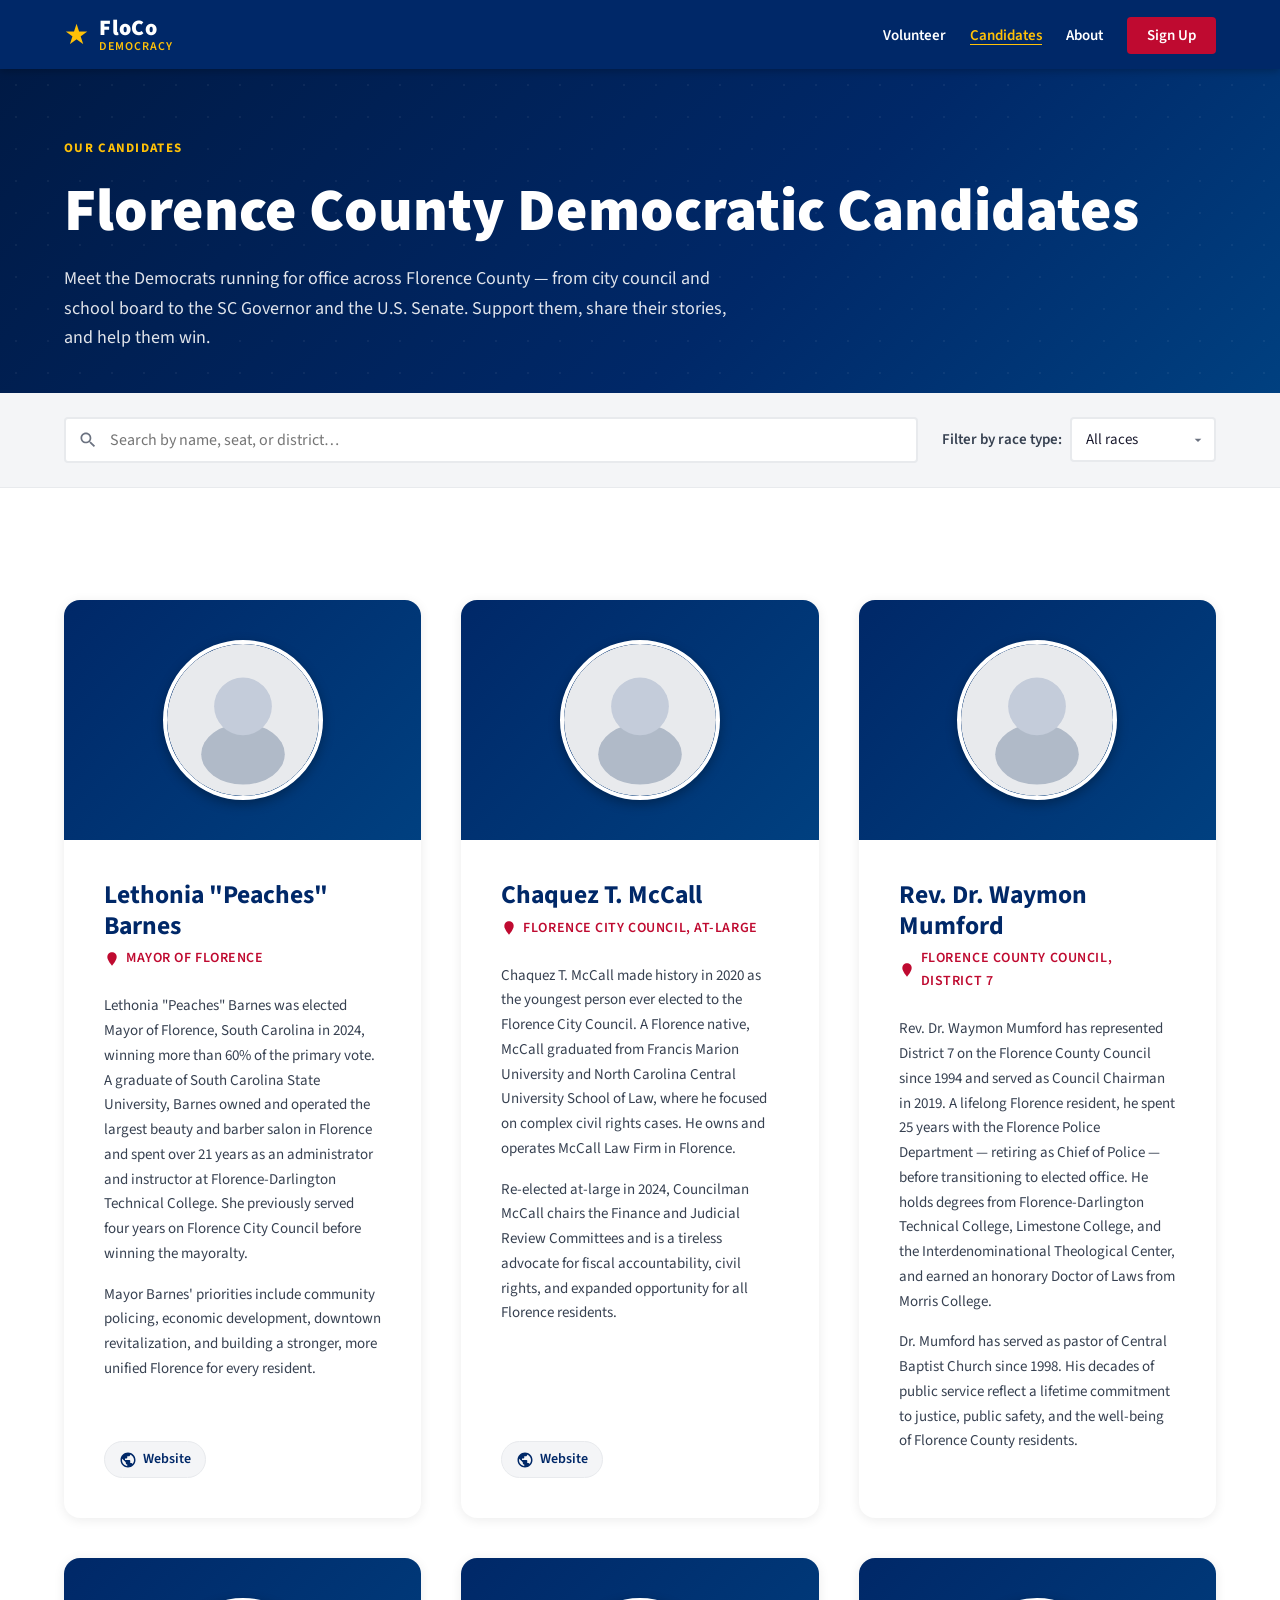
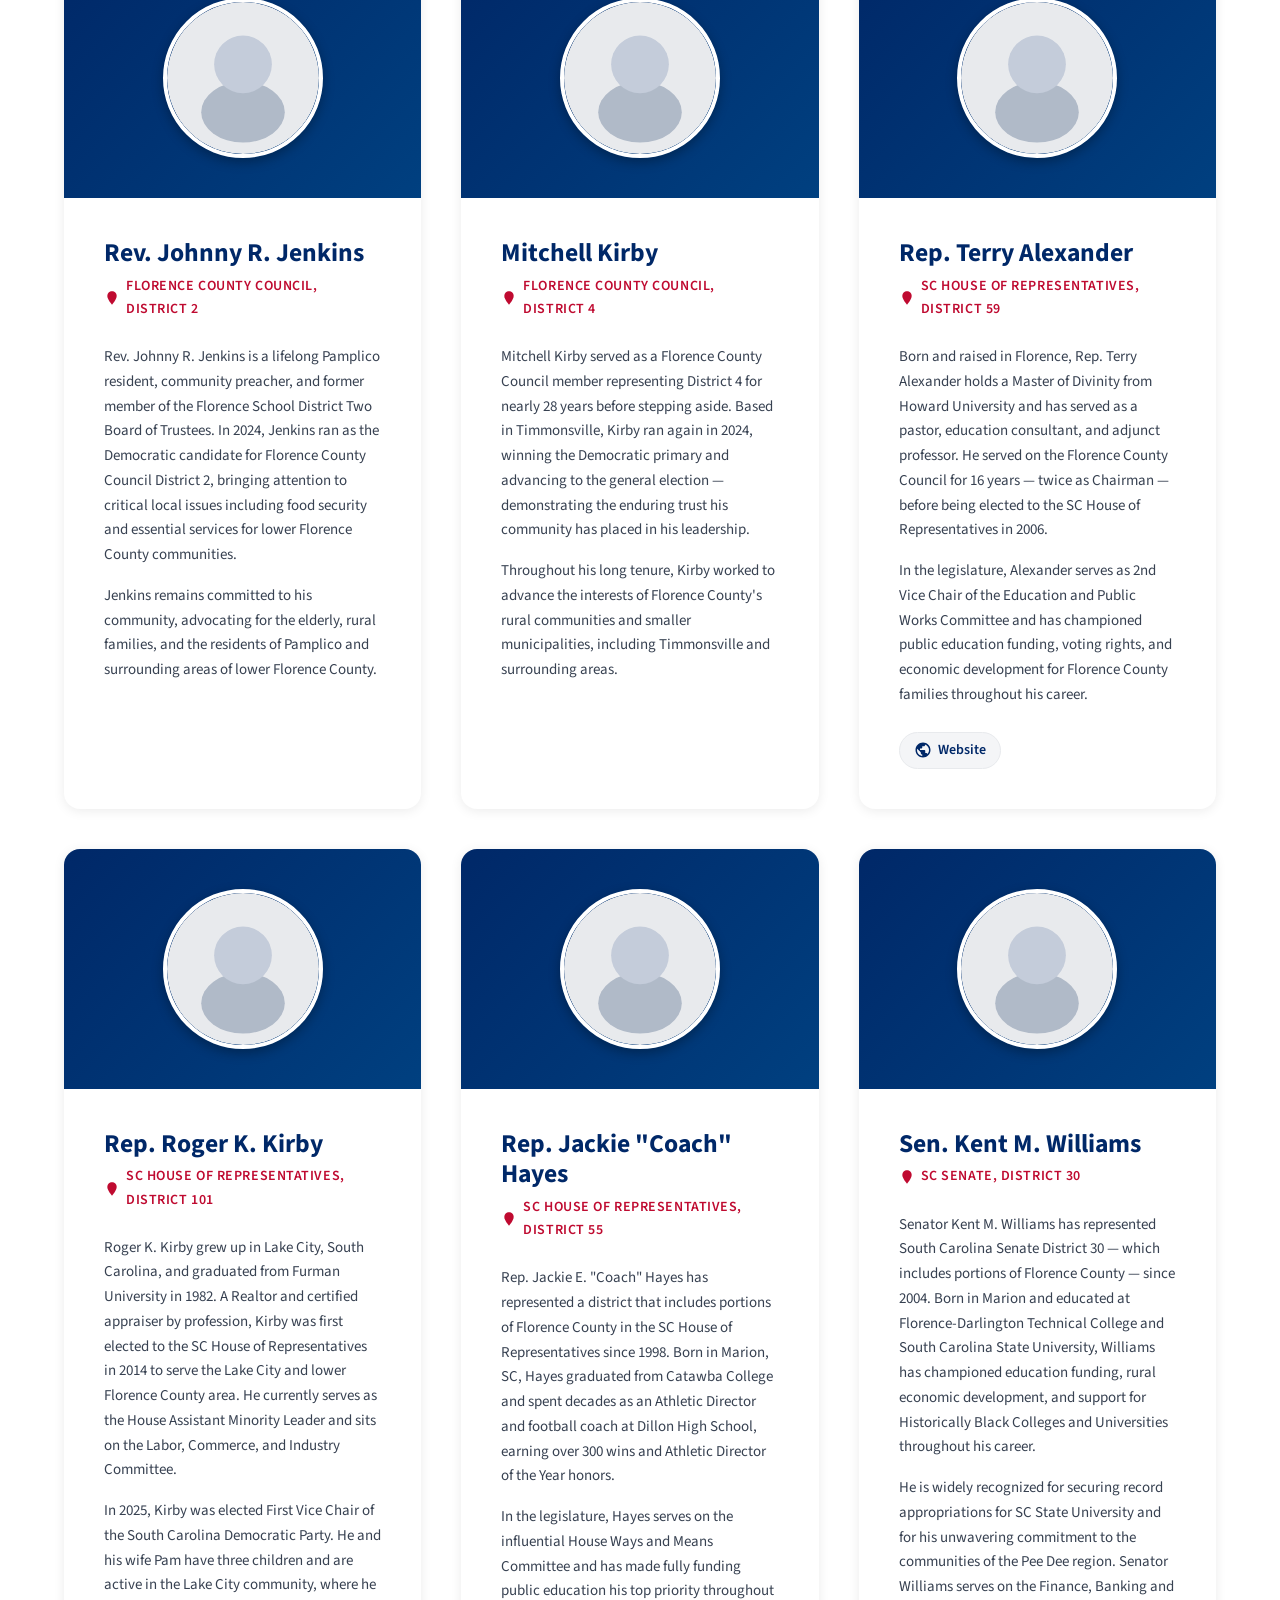
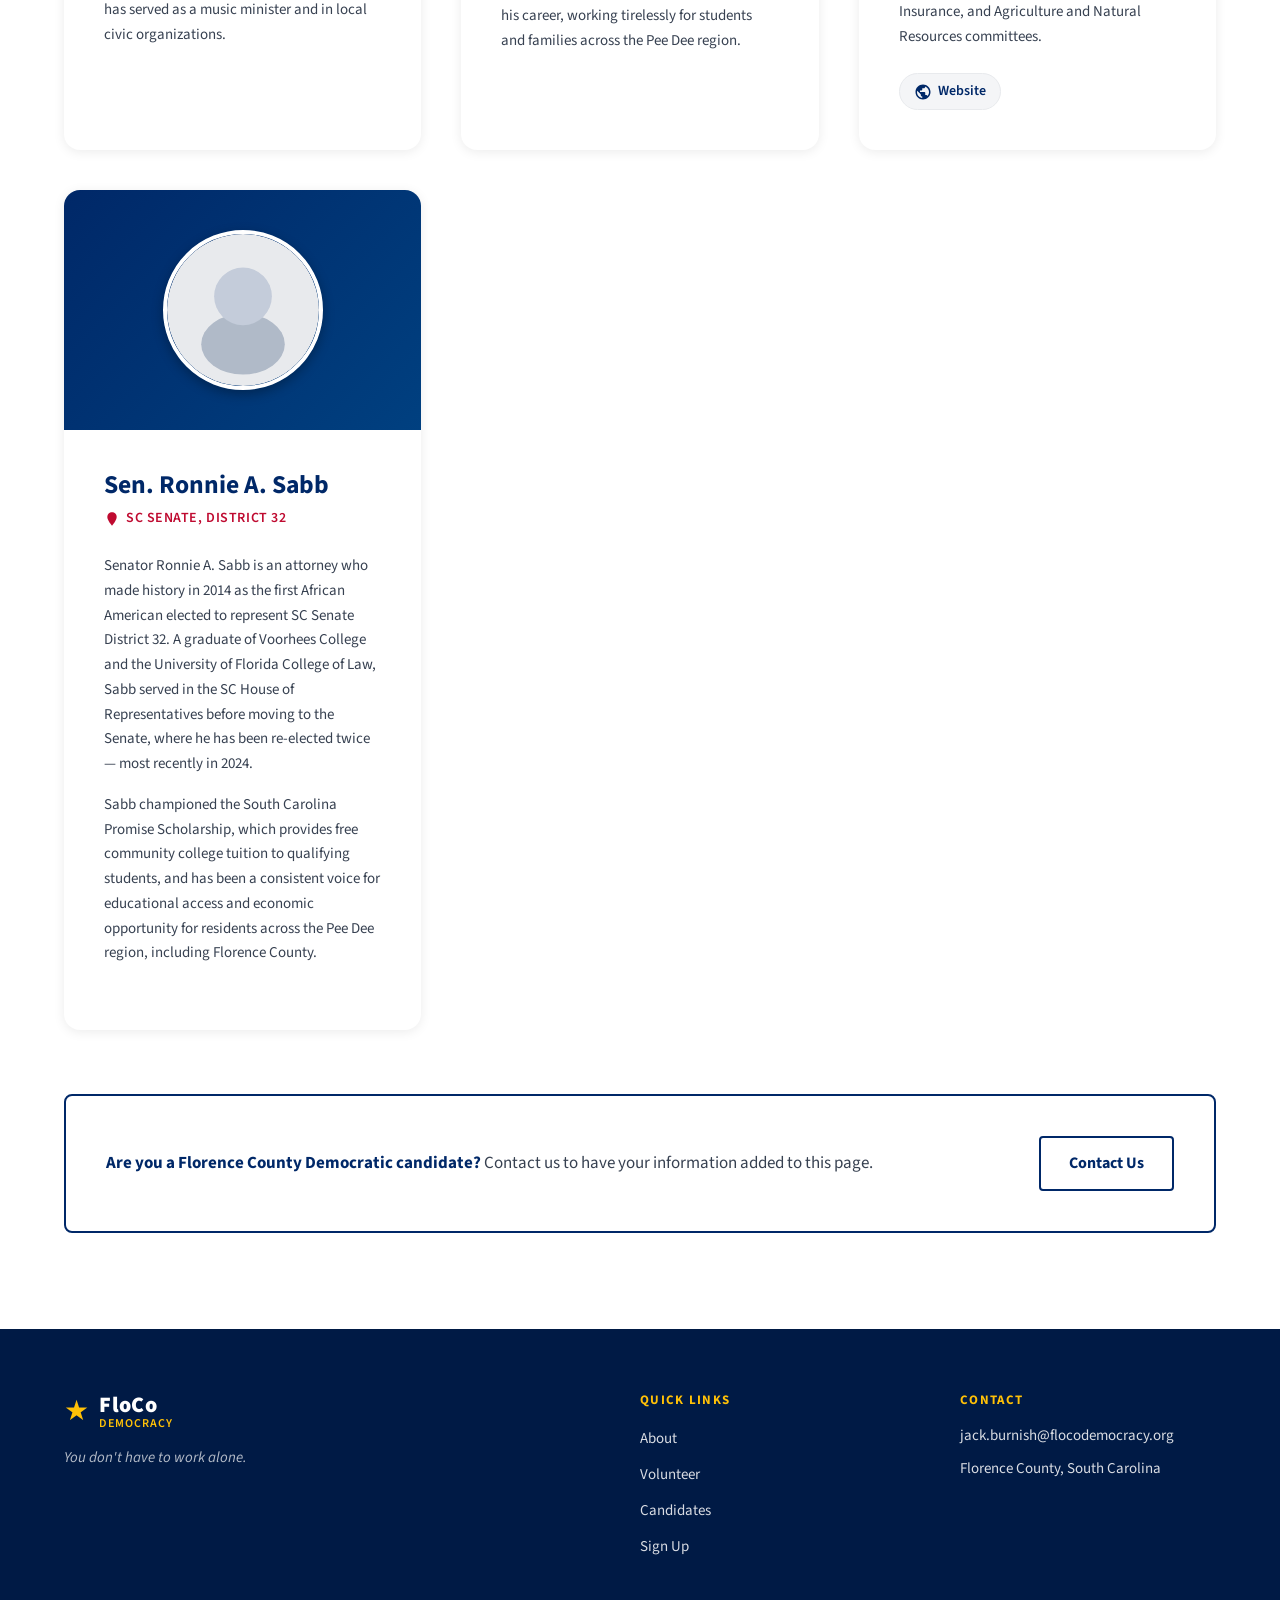
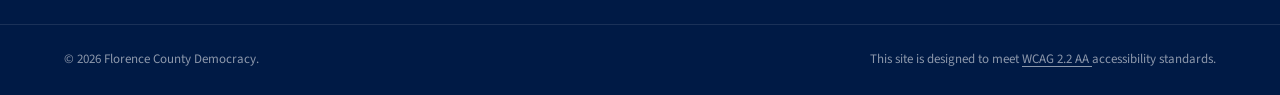
==== candidates/index.html @ f59bd2c1 "Add 10 real Florence County Democratic candidates to candidates page Agent-Logs-Url: https://github." ====
<!DOCTYPE html>
<html lang="en">
<head>
  <meta charset="UTF-8" />
  <meta name="viewport" content="width=device-width, initial-scale=1.0" />
  <meta name="description" content="Meet the Florence County Democratic candidates running for office in Florence County, SC. Browse by race, name, or district." />
  <title>Candidates | FloCo Democracy</title>
  <link rel="stylesheet" href="../styles.css" />
  <link rel="preconnect" href="https://fonts.googleapis.com" />
  <link rel="preconnect" href="https://fonts.gstatic.com" crossorigin />
  <link href="https://fonts.googleapis.com/css2?family=Source+Sans+3:wght@400;600;700;900&family=Source+Serif+4:ital,wght@0,700;1,700&display=swap" rel="stylesheet" />
</head>
<body>
  <!-- Skip Navigation (WCAG 2.4.1) -->
  <a class="skip-link" href="#main-content">Skip to main content</a>

  <!-- ===================== HEADER / NAV ===================== -->
  <header class="site-header" role="banner">
    <div class="container header-inner">
      <a href="/" class="site-logo" aria-label="FloCo Democracy – Home">
        <span class="logo-star" aria-hidden="true">★</span>
        <span class="logo-text">
          <span class="logo-floco">FloCo</span>
          <span class="logo-dem">Democracy</span>
        </span>
      </a>

      <button
        class="nav-toggle"
        aria-controls="primary-nav"
        aria-expanded="false"
        aria-label="Open navigation menu"
      >
        <span class="hamburger" aria-hidden="true"></span>
      </button>

      <nav id="primary-nav" aria-label="Primary navigation">
        <ul role="list">
          <li><a href="/#volunteer">Volunteer</a></li>
          <li><a href="/candidates/" aria-current="page">Candidates</a></li>
          <li><a href="/#about">About</a></li>
          <li>
            <a
              href="http://volunteer.flocodemocracy.org"
              class="nav-cta"
              target="_blank"
              rel="noopener noreferrer"
              aria-label="Sign up to volunteer (opens in a new tab)"
            >Sign Up</a>
          </li>
        </ul>
      </nav>
    </div>
  </header>

  <main id="main-content">
    <!-- ===================== PAGE HERO ===================== -->
    <section class="page-hero" aria-labelledby="page-hero-heading">
      <div class="container">
        <span class="section-label section-label--light">Our Candidates</span>
        <h1 id="page-hero-heading">Florence County Democratic Candidates</h1>
        <p>
          Meet the Democrats running for office across Florence County — from city council and
          school board to the SC Governor and the U.S. Senate. Support them, share their stories, and
          help them win.
        </p>
      </div>
    </section>

    <!-- ===================== SEARCH / FILTER ===================== -->
    <section class="candidates-controls" aria-label="Search and filter candidates">
      <div class="container controls-inner">
        <div class="search-wrap">
          <label for="candidate-search" class="visually-hidden">Search candidates</label>
          <svg class="search-icon" viewBox="0 0 24 24" aria-hidden="true" focusable="false" width="20" height="20">
            <path d="M15.5 14h-.79l-.28-.27C15.41 12.59 16 11.11 16 9.5 16 5.91 13.09 3 9.5 3S3 5.91 3 9.5 5.91 16 9.5 16c1.61 0 3.09-.59 4.23-1.57l.27.28v.79l5 4.99L20.49 19l-4.99-5zm-6 0C7.01 14 5 11.99 5 9.5S7.01 5 9.5 5 14 7.01 14 9.5 11.99 14 9.5 14z"/>
          </svg>
          <input
            type="search"
            id="candidate-search"
            class="search-input"
            placeholder="Search by name, seat, or district…"
            aria-label="Search candidates by name, seat, or district"
            autocomplete="off"
          />
        </div>

        <div class="filter-wrap">
          <label for="race-filter" class="filter-label">Filter by race type:</label>
          <select id="race-filter" class="filter-select" aria-label="Filter candidates by race type">
            <option value="">All races</option>
            <option value="county-council">County Council</option>
            <option value="school-board">School Board</option>
            <option value="sc-house">SC House</option>
            <option value="sc-senate">SC Senate</option>
            <option value="city-council">City Council</option>
            <option value="other">Other</option>
          </select>
        </div>
      </div>
    </section>

    <!-- ===================== CANDIDATES LIST ===================== -->
    <section class="candidates-list-section" aria-labelledby="candidates-list-heading">
      <div class="container">
        <h2 id="candidates-list-heading" class="visually-hidden">Candidate profiles</h2>

        <!-- Live region announces search results to screen readers -->
        <p
          id="results-count"
          class="results-count"
          role="status"
          aria-live="polite"
          aria-atomic="true"
        ></p>

        <div
          id="candidate-grid"
          class="candidate-grid"
          aria-label="Candidate profiles"
        >

          <!-- ─────────────────────────────────────────────────────
               Candidate cards.
               Each article uses:
                 data-name   — full name (for search)
                 data-seat   — seat/office (for search)
                 data-race   — race type slug matching <select> options
               ───────────────────────────────────────────────────── -->

          <!-- Candidate 1 — Lethonia Barnes -->
          <article
            class="candidate-card"
            aria-labelledby="c1-name"
            data-name="Lethonia Barnes"
            data-seat="Mayor of Florence"
            data-race="city-council"
          >
            <div class="candidate-photo-wrap">
              <img
                src="../assets/candidates/placeholder.svg"
                alt="Headshot of Lethonia Barnes"
                class="candidate-photo"
                width="200"
                height="200"
                loading="lazy"
              />
            </div>
            <div class="candidate-info">
              <h3 id="c1-name" class="candidate-name">Lethonia "Peaches" Barnes</h3>
              <p class="candidate-seat">
                <svg class="seat-icon" viewBox="0 0 24 24" aria-hidden="true" focusable="false" width="16" height="16">
                  <path d="M12 2C8.13 2 5 5.13 5 9c0 5.25 7 13 7 13s7-7.75 7-13c0-3.87-3.13-7-7-7z"/>
                </svg>
                Mayor of Florence
              </p>
              <div class="candidate-bio">
                <p>
                  Lethonia "Peaches" Barnes was elected Mayor of Florence, South Carolina in 2024,
                  winning more than 60% of the primary vote. A graduate of South Carolina State
                  University, Barnes owned and operated the largest beauty and barber salon in Florence
                  and spent over 21 years as an administrator and instructor at Florence-Darlington
                  Technical College. She previously served four years on Florence City Council before
                  winning the mayoralty.
                </p>
                <p>
                  Mayor Barnes' priorities include community policing, economic development, downtown
                  revitalization, and building a stronger, more unified Florence for every resident.
                </p>
              </div>
              <div class="candidate-links" aria-label="Lethonia Barnes's links">
                <a href="https://www.cityofflorencesc.gov/person/lethonia-barnes" class="candidate-link" target="_blank" rel="noopener noreferrer" aria-label="Lethonia Barnes's official page (opens in a new tab)">
                  <svg viewBox="0 0 24 24" aria-hidden="true" focusable="false" width="18" height="18"><path d="M12 2C6.48 2 2 6.48 2 12s4.48 10 10 10 10-4.48 10-10S17.52 2 12 2zm-1 17.93c-3.95-.49-7-3.85-7-7.93 0-.62.08-1.21.21-1.79L9 15v1c0 1.1.9 2 2 2v1.93zm6.9-2.54c-.26-.81-1-1.39-1.9-1.39h-1v-3c0-.55-.45-1-1-1H8v-2h2c.55 0 1-.45 1-1V7h2c1.1 0 2-.9 2-2v-.41c2.93 1.19 5 4.06 5 7.41 0 2.08-.8 3.97-2.1 5.39z"/></svg>
                  Website
                </a>
              </div>
            </div>
          </article>

          <!-- Candidate 2 — Chaquez McCall -->
          <article
            class="candidate-card"
            aria-labelledby="c2-name"
            data-name="Chaquez McCall"
            data-seat="Florence City Council, At-Large"
            data-race="city-council"
          >
            <div class="candidate-photo-wrap">
              <img
                src="../assets/candidates/placeholder.svg"
                alt="Headshot of Chaquez McCall"
                class="candidate-photo"
                width="200"
                height="200"
                loading="lazy"
              />
            </div>
            <div class="candidate-info">
              <h3 id="c2-name" class="candidate-name">Chaquez T. McCall</h3>
              <p class="candidate-seat">
                <svg class="seat-icon" viewBox="0 0 24 24" aria-hidden="true" focusable="false" width="16" height="16">
                  <path d="M12 2C8.13 2 5 5.13 5 9c0 5.25 7 13 7 13s7-7.75 7-13c0-3.87-3.13-7-7-7z"/>
                </svg>
                Florence City Council, At-Large
              </p>
              <div class="candidate-bio">
                <p>
                  Chaquez T. McCall made history in 2020 as the youngest person ever elected to
                  the Florence City Council. A Florence native, McCall graduated from Francis Marion
                  University and North Carolina Central University School of Law, where he focused
                  on complex civil rights cases. He owns and operates McCall Law Firm in Florence.
                </p>
                <p>
                  Re-elected at-large in 2024, Councilman McCall chairs the Finance and Judicial
                  Review Committees and is a tireless advocate for fiscal accountability, civil rights,
                  and expanded opportunity for all Florence residents.
                </p>
              </div>
              <div class="candidate-links" aria-label="Chaquez McCall's links">
                <a href="https://www.cityofflorencesc.gov/person/chaquez-t-mccall" class="candidate-link" target="_blank" rel="noopener noreferrer" aria-label="Chaquez McCall's official page (opens in a new tab)">
                  <svg viewBox="0 0 24 24" aria-hidden="true" focusable="false" width="18" height="18"><path d="M12 2C6.48 2 2 6.48 2 12s4.48 10 10 10 10-4.48 10-10S17.52 2 12 2zm-1 17.93c-3.95-.49-7-3.85-7-7.93 0-.62.08-1.21.21-1.79L9 15v1c0 1.1.9 2 2 2v1.93zm6.9-2.54c-.26-.81-1-1.39-1.9-1.39h-1v-3c0-.55-.45-1-1-1H8v-2h2c.55 0 1-.45 1-1V7h2c1.1 0 2-.9 2-2v-.41c2.93 1.19 5 4.06 5 7.41 0 2.08-.8 3.97-2.1 5.39z"/></svg>
                  Website
                </a>
              </div>
            </div>
          </article>

          <!-- Candidate 3 — Waymon Mumford -->
          <article
            class="candidate-card"
            aria-labelledby="c3-name"
            data-name="Waymon Mumford"
            data-seat="Florence County Council, District 7"
            data-race="county-council"
          >
            <div class="candidate-photo-wrap">
              <img
                src="../assets/candidates/placeholder.svg"
                alt="Headshot of Waymon Mumford"
                class="candidate-photo"
                width="200"
                height="200"
                loading="lazy"
              />
            </div>
            <div class="candidate-info">
              <h3 id="c3-name" class="candidate-name">Rev. Dr. Waymon Mumford</h3>
              <p class="candidate-seat">
                <svg class="seat-icon" viewBox="0 0 24 24" aria-hidden="true" focusable="false" width="16" height="16">
                  <path d="M12 2C8.13 2 5 5.13 5 9c0 5.25 7 13 7 13s7-7.75 7-13c0-3.87-3.13-7-7-7z"/>
                </svg>
                Florence County Council, District 7
              </p>
              <div class="candidate-bio">
                <p>
                  Rev. Dr. Waymon Mumford has represented District 7 on the Florence County Council
                  since 1994 and served as Council Chairman in 2019. A lifelong Florence resident, he
                  spent 25 years with the Florence Police Department — retiring as Chief of Police —
                  before transitioning to elected office. He holds degrees from Florence-Darlington
                  Technical College, Limestone College, and the Interdenominational Theological Center,
                  and earned an honorary Doctor of Laws from Morris College.
                </p>
                <p>
                  Dr. Mumford has served as pastor of Central Baptist Church since 1998. His
                  decades of public service reflect a lifetime commitment to justice, public safety,
                  and the well-being of Florence County residents.
                </p>
              </div>
            </div>
          </article>

          <!-- Candidate 4 — Johnny R. Jenkins -->
          <article
            class="candidate-card"
            aria-labelledby="c4-name"
            data-name="Johnny Jenkins"
            data-seat="Florence County Council, District 2"
            data-race="county-council"
          >
            <div class="candidate-photo-wrap">
              <img
                src="../assets/candidates/placeholder.svg"
                alt="Headshot of Johnny R. Jenkins"
                class="candidate-photo"
                width="200"
                height="200"
                loading="lazy"
              />
            </div>
            <div class="candidate-info">
              <h3 id="c4-name" class="candidate-name">Rev. Johnny R. Jenkins</h3>
              <p class="candidate-seat">
                <svg class="seat-icon" viewBox="0 0 24 24" aria-hidden="true" focusable="false" width="16" height="16">
                  <path d="M12 2C8.13 2 5 5.13 5 9c0 5.25 7 13 7 13s7-7.75 7-13c0-3.87-3.13-7-7-7z"/>
                </svg>
                Florence County Council, District 2
              </p>
              <div class="candidate-bio">
                <p>
                  Rev. Johnny R. Jenkins is a lifelong Pamplico resident, community preacher, and
                  former member of the Florence School District Two Board of Trustees. In 2024, Jenkins
                  ran as the Democratic candidate for Florence County Council District 2, bringing
                  attention to critical local issues including food security and essential services for
                  lower Florence County communities.
                </p>
                <p>
                  Jenkins remains committed to his community, advocating for the elderly, rural families,
                  and the residents of Pamplico and surrounding areas of lower Florence County.
                </p>
              </div>
            </div>
          </article>

          <!-- Candidate 5 — Mitchell Kirby -->
          <article
            class="candidate-card"
            aria-labelledby="c5-name"
            data-name="Mitchell Kirby"
            data-seat="Florence County Council, District 4"
            data-race="county-council"
          >
            <div class="candidate-photo-wrap">
              <img
                src="../assets/candidates/placeholder.svg"
                alt="Headshot of Mitchell Kirby"
                class="candidate-photo"
                width="200"
                height="200"
                loading="lazy"
              />
            </div>
            <div class="candidate-info">
              <h3 id="c5-name" class="candidate-name">Mitchell Kirby</h3>
              <p class="candidate-seat">
                <svg class="seat-icon" viewBox="0 0 24 24" aria-hidden="true" focusable="false" width="16" height="16">
                  <path d="M12 2C8.13 2 5 5.13 5 9c0 5.25 7 13 7 13s7-7.75 7-13c0-3.87-3.13-7-7-7z"/>
                </svg>
                Florence County Council, District 4
              </p>
              <div class="candidate-bio">
                <p>
                  Mitchell Kirby served as a Florence County Council member representing District 4
                  for nearly 28 years before stepping aside. Based in Timmonsville, Kirby ran again in
                  2024, winning the Democratic primary and advancing to the general election —
                  demonstrating the enduring trust his community has placed in his leadership.
                </p>
                <p>
                  Throughout his long tenure, Kirby worked to advance the interests of Florence County's
                  rural communities and smaller municipalities, including Timmonsville and surrounding
                  areas.
                </p>
              </div>
            </div>
          </article>

          <!-- Candidate 6 — Terry Alexander -->
          <article
            class="candidate-card"
            aria-labelledby="c6-name"
            data-name="Terry Alexander"
            data-seat="SC House of Representatives, District 59"
            data-race="sc-house"
          >
            <div class="candidate-photo-wrap">
              <img
                src="../assets/candidates/placeholder.svg"
                alt="Headshot of Terry Alexander"
                class="candidate-photo"
                width="200"
                height="200"
                loading="lazy"
              />
            </div>
            <div class="candidate-info">
              <h3 id="c6-name" class="candidate-name">Rep. Terry Alexander</h3>
              <p class="candidate-seat">
                <svg class="seat-icon" viewBox="0 0 24 24" aria-hidden="true" focusable="false" width="16" height="16">
                  <path d="M12 2C8.13 2 5 5.13 5 9c0 5.25 7 13 7 13s7-7.75 7-13c0-3.87-3.13-7-7-7z"/>
                </svg>
                SC House of Representatives, District 59
              </p>
              <div class="candidate-bio">
                <p>
                  Born and raised in Florence, Rep. Terry Alexander holds a Master of Divinity from
                  Howard University and has served as a pastor, education consultant, and adjunct
                  professor. He served on the Florence County Council for 16 years — twice as Chairman
                  — before being elected to the SC House of Representatives in 2006.
                </p>
                <p>
                  In the legislature, Alexander serves as 2nd Vice Chair of the Education and Public
                  Works Committee and has championed public education funding, voting rights, and
                  economic development for Florence County families throughout his career.
                </p>
              </div>
              <div class="candidate-links" aria-label="Terry Alexander's links">
                <a href="https://alexanderforsc.com/" class="candidate-link" target="_blank" rel="noopener noreferrer" aria-label="Terry Alexander's campaign website (opens in a new tab)">
                  <svg viewBox="0 0 24 24" aria-hidden="true" focusable="false" width="18" height="18"><path d="M12 2C6.48 2 2 6.48 2 12s4.48 10 10 10 10-4.48 10-10S17.52 2 12 2zm-1 17.93c-3.95-.49-7-3.85-7-7.93 0-.62.08-1.21.21-1.79L9 15v1c0 1.1.9 2 2 2v1.93zm6.9-2.54c-.26-.81-1-1.39-1.9-1.39h-1v-3c0-.55-.45-1-1-1H8v-2h2c.55 0 1-.45 1-1V7h2c1.1 0 2-.9 2-2v-.41c2.93 1.19 5 4.06 5 7.41 0 2.08-.8 3.97-2.1 5.39z"/></svg>
                  Website
                </a>
              </div>
            </div>
          </article>

          <!-- Candidate 7 — Roger K. Kirby -->
          <article
            class="candidate-card"
            aria-labelledby="c7-name"
            data-name="Roger Kirby"
            data-seat="SC House of Representatives, District 101"
            data-race="sc-house"
          >
            <div class="candidate-photo-wrap">
              <img
                src="../assets/candidates/placeholder.svg"
                alt="Headshot of Roger K. Kirby"
                class="candidate-photo"
                width="200"
                height="200"
                loading="lazy"
              />
            </div>
            <div class="candidate-info">
              <h3 id="c7-name" class="candidate-name">Rep. Roger K. Kirby</h3>
              <p class="candidate-seat">
                <svg class="seat-icon" viewBox="0 0 24 24" aria-hidden="true" focusable="false" width="16" height="16">
                  <path d="M12 2C8.13 2 5 5.13 5 9c0 5.25 7 13 7 13s7-7.75 7-13c0-3.87-3.13-7-7-7z"/>
                </svg>
                SC House of Representatives, District 101
              </p>
              <div class="candidate-bio">
                <p>
                  Roger K. Kirby grew up in Lake City, South Carolina, and graduated from Furman
                  University in 1982. A Realtor and certified appraiser by profession, Kirby was
                  first elected to the SC House of Representatives in 2014 to serve the Lake City
                  and lower Florence County area. He currently serves as the House Assistant Minority
                  Leader and sits on the Labor, Commerce, and Industry Committee.
                </p>
                <p>
                  In 2025, Kirby was elected First Vice Chair of the South Carolina Democratic Party.
                  He and his wife Pam have three children and are active in the Lake City community,
                  where he has served as a music minister and in local civic organizations.
                </p>
              </div>
            </div>
          </article>

          <!-- Candidate 8 — Jackie Hayes -->
          <article
            class="candidate-card"
            aria-labelledby="c8-name"
            data-name="Jackie Hayes"
            data-seat="SC House of Representatives, District 55"
            data-race="sc-house"
          >
            <div class="candidate-photo-wrap">
              <img
                src="../assets/candidates/placeholder.svg"
                alt="Headshot of Jackie Hayes"
                class="candidate-photo"
                width="200"
                height="200"
                loading="lazy"
              />
            </div>
            <div class="candidate-info">
              <h3 id="c8-name" class="candidate-name">Rep. Jackie "Coach" Hayes</h3>
              <p class="candidate-seat">
                <svg class="seat-icon" viewBox="0 0 24 24" aria-hidden="true" focusable="false" width="16" height="16">
                  <path d="M12 2C8.13 2 5 5.13 5 9c0 5.25 7 13 7 13s7-7.75 7-13c0-3.87-3.13-7-7-7z"/>
                </svg>
                SC House of Representatives, District 55
              </p>
              <div class="candidate-bio">
                <p>
                  Rep. Jackie E. "Coach" Hayes has represented a district that includes portions of
                  Florence County in the SC House of Representatives since 1998. Born in Marion, SC,
                  Hayes graduated from Catawba College and spent decades as an Athletic Director and
                  football coach at Dillon High School, earning over 300 wins and Athletic Director
                  of the Year honors.
                </p>
                <p>
                  In the legislature, Hayes serves on the influential House Ways and Means Committee
                  and has made fully funding public education his top priority throughout his career,
                  working tirelessly for students and families across the Pee Dee region.
                </p>
              </div>
            </div>
          </article>

          <!-- Candidate 9 — Kent M. Williams -->
          <article
            class="candidate-card"
            aria-labelledby="c9-name"
            data-name="Kent Williams"
            data-seat="SC Senate, District 30"
            data-race="sc-senate"
          >
            <div class="candidate-photo-wrap">
              <img
                src="../assets/candidates/placeholder.svg"
                alt="Headshot of Kent M. Williams"
                class="candidate-photo"
                width="200"
                height="200"
                loading="lazy"
              />
            </div>
            <div class="candidate-info">
              <h3 id="c9-name" class="candidate-name">Sen. Kent M. Williams</h3>
              <p class="candidate-seat">
                <svg class="seat-icon" viewBox="0 0 24 24" aria-hidden="true" focusable="false" width="16" height="16">
                  <path d="M12 2C8.13 2 5 5.13 5 9c0 5.25 7 13 7 13s7-7.75 7-13c0-3.87-3.13-7-7-7z"/>
                </svg>
                SC Senate, District 30
              </p>
              <div class="candidate-bio">
                <p>
                  Senator Kent M. Williams has represented South Carolina Senate District 30 —
                  which includes portions of Florence County — since 2004. Born in Marion and
                  educated at Florence-Darlington Technical College and South Carolina State
                  University, Williams has championed education funding, rural economic development,
                  and support for Historically Black Colleges and Universities throughout his career.
                </p>
                <p>
                  He is widely recognized for securing record appropriations for SC State University
                  and for his unwavering commitment to the communities of the Pee Dee region. Senator
                  Williams serves on the Finance, Banking and Insurance, and Agriculture and Natural
                  Resources committees.
                </p>
              </div>
              <div class="candidate-links" aria-label="Kent Williams's links">
                <a href="https://www.kentwilliamsforsenate.com/" class="candidate-link" target="_blank" rel="noopener noreferrer" aria-label="Kent Williams's campaign website (opens in a new tab)">
                  <svg viewBox="0 0 24 24" aria-hidden="true" focusable="false" width="18" height="18"><path d="M12 2C6.48 2 2 6.48 2 12s4.48 10 10 10 10-4.48 10-10S17.52 2 12 2zm-1 17.93c-3.95-.49-7-3.85-7-7.93 0-.62.08-1.21.21-1.79L9 15v1c0 1.1.9 2 2 2v1.93zm6.9-2.54c-.26-.81-1-1.39-1.9-1.39h-1v-3c0-.55-.45-1-1-1H8v-2h2c.55 0 1-.45 1-1V7h2c1.1 0 2-.9 2-2v-.41c2.93 1.19 5 4.06 5 7.41 0 2.08-.8 3.97-2.1 5.39z"/></svg>
                  Website
                </a>
              </div>
            </div>
          </article>

          <!-- Candidate 10 — Ronnie A. Sabb -->
          <article
            class="candidate-card"
            aria-labelledby="c10-name"
            data-name="Ronnie Sabb"
            data-seat="SC Senate, District 32"
            data-race="sc-senate"
          >
            <div class="candidate-photo-wrap">
              <img
                src="../assets/candidates/placeholder.svg"
                alt="Headshot of Ronnie A. Sabb"
                class="candidate-photo"
                width="200"
                height="200"
                loading="lazy"
              />
            </div>
            <div class="candidate-info">
              <h3 id="c10-name" class="candidate-name">Sen. Ronnie A. Sabb</h3>
              <p class="candidate-seat">
                <svg class="seat-icon" viewBox="0 0 24 24" aria-hidden="true" focusable="false" width="16" height="16">
                  <path d="M12 2C8.13 2 5 5.13 5 9c0 5.25 7 13 7 13s7-7.75 7-13c0-3.87-3.13-7-7-7z"/>
                </svg>
                SC Senate, District 32
              </p>
              <div class="candidate-bio">
                <p>
                  Senator Ronnie A. Sabb is an attorney who made history in 2014 as the first African
                  American elected to represent SC Senate District 32. A graduate of Voorhees College
                  and the University of Florida College of Law, Sabb served in the SC House of
                  Representatives before moving to the Senate, where he has been re-elected twice —
                  most recently in 2024.
                </p>
                <p>
                  Sabb championed the South Carolina Promise Scholarship, which provides free
                  community college tuition to qualifying students, and has been a consistent voice
                  for educational access and economic opportunity for residents across the Pee Dee
                  region, including Florence County.
                </p>
              </div>
            </div>
          </article>

        </div><!-- /#candidate-grid -->

        <!-- No results message (hidden by default) -->
        <div id="no-results" class="no-results" hidden aria-live="polite">
          <p>No candidates match your search. <button class="link-btn" id="clear-filters">Clear filters</button></p>
        </div>

        <!-- Add candidate CTA -->
        <div class="candidates-note" role="note">
          <p>
            <strong>Are you a Florence County Democratic candidate?</strong>
            Contact us to have your information added to this page.
          </p>
          <a href="mailto:jack.burnish@flocodemocracy.org" class="btn btn-outline">
            Contact Us
          </a>
        </div>
      </div>
    </section>
  </main>

  <!-- ===================== FOOTER ===================== -->
  <footer class="site-footer" role="contentinfo">
    <div class="container footer-inner">
      <div class="footer-brand">
        <a href="/" class="site-logo" aria-label="FloCo Democracy – Home">
          <span class="logo-star" aria-hidden="true">★</span>
          <span class="logo-text">
            <span class="logo-floco">FloCo</span>
            <span class="logo-dem">Democracy</span>
          </span>
        </a>
        <p class="footer-tagline">You don't have to work alone.</p>
      </div>

      <nav aria-label="Footer navigation">
        <h2 class="footer-nav-heading">Quick Links</h2>
        <ul role="list">
          <li><a href="/#about">About</a></li>
          <li><a href="/#volunteer">Volunteer</a></li>
          <li><a href="/candidates/">Candidates</a></li>
          <li>
            <a
              href="http://volunteer.flocodemocracy.org"
              target="_blank"
              rel="noopener noreferrer"
              aria-label="Volunteer sign-up on Microsoft Bookings (opens in a new tab)"
            >Sign Up</a>
          </li>
        </ul>
      </nav>

      <div class="footer-contact">
        <h2 class="footer-nav-heading">Contact</h2>
        <ul role="list">
          <li>
            <a href="mailto:jack.burnish@flocodemocracy.org" aria-label="Email FloCo Democracy">
              jack.burnish@flocodemocracy.org
            </a>
          </li>
          <li>Florence County, South Carolina</li>
        </ul>
      </div>
    </div>

    <div class="footer-bottom">
      <div class="container">
        <p>
          &copy; <span id="year"></span> Florence County Democracy.
        </p>
        <p class="footer-accessibility">
          This site is designed to meet
          <a href="https://www.w3.org/WAI/WCAG22/quickref/" target="_blank" rel="noopener noreferrer">
            WCAG 2.2 AA
          </a>
          accessibility standards.
        </p>
      </div>
    </div>
  </footer>

  <script src="../script.js"></script>
  <script src="candidates.js"></script>
</body>
</html>
---- styles.css ----
/* ============================================================
   FloCo Democracy – styles.css
   Style guide inspired by democrats.org
   WCAG 2.2 AA compliant color contrast throughout
   ============================================================ */

/* ── Design Tokens ─────────────────────────────────────────── */
:root {
  /* Brand colors */
  --color-navy:       #002868; /* DNC navy   */
  --color-navy-dark:  #001A45; /* deeper navy for hero */
  --color-red:        #BF0A30; /* DNC red     */
  --color-red-dark:   #990822; /* darker red  */
  --color-white:      #FFFFFF;
  --color-off-white:  #F4F5F7;
  --color-light-gray: #E8EAED;
  --color-mid-gray:   #6B7280;
  --color-text:       #1A1A2E; /* near-black  */
  --color-text-light: #374151;

  /* Gold accent */
  --color-gold:       #FFC107;

  /* Typography */
  --font-sans:   'Source Sans 3', system-ui, -apple-system, sans-serif;
  --font-serif:  'Source Serif 4', Georgia, serif;

  /* Spacing scale */
  --space-xs:   0.5rem;
  --space-sm:   1rem;
  --space-md:   1.5rem;
  --space-lg:   2.5rem;
  --space-xl:   4rem;
  --space-2xl:  6rem;

  /* Layout */
  --max-width:  1200px;
  --radius-sm:  4px;
  --radius-md:  8px;
  --radius-lg:  16px;

  /* Transitions */
  --transition: 200ms ease-in-out;
}

/* ── Reset / Base ───────────────────────────────────────────── */
*, *::before, *::after {
  box-sizing: border-box;
  margin: 0;
  padding: 0;
}

html {
  scroll-behavior: smooth;
}

/* Respect user preference for reduced motion */
@media (prefers-reduced-motion: reduce) {
  html { scroll-behavior: auto; }
  *, *::before, *::after { transition: none !important; animation: none !important; }
}

body {
  font-family: var(--font-sans);
  font-size: 1.0625rem; /* ~17px */
  line-height: 1.65;
  color: var(--color-text);
  background-color: var(--color-white);
}

img {
  max-width: 100%;
  height: auto;
  display: block;
}

ul[role="list"] {
  list-style: none;
}

/* ── Accessibility: Skip Link ───────────────────────────────── */
.skip-link {
  position: absolute;
  top: -100%;
  left: 0;
  background: var(--color-gold);
  color: var(--color-text);
  font-weight: 700;
  padding: 0.75rem 1.25rem;
  z-index: 9999;
  text-decoration: none;
  border-radius: 0 0 var(--radius-sm) 0;
  font-size: 1rem;
}

.skip-link:focus {
  top: 0;
  outline: 3px solid var(--color-navy);
  outline-offset: 2px;
}

/* ── Focus Styles (WCAG 2.4.7 / 2.4.11) ────────────────────── */
:focus-visible {
  outline: 3px solid var(--color-gold);
  outline-offset: 3px;
  border-radius: var(--radius-sm);
}

/* ── Layout Utilities ───────────────────────────────────────── */
.container {
  width: 100%;
  max-width: var(--max-width);
  margin-inline: auto;
  padding-inline: var(--space-md);
}

/* ── Typography ─────────────────────────────────────────────── */
h1, h2, h3 {
  font-weight: 700;
  line-height: 1.2;
  color: var(--color-text);
}

h1 { font-size: clamp(2.25rem, 5vw, 3.75rem); }
h2 { font-size: clamp(1.75rem, 3vw, 2.5rem); }
h3 { font-size: clamp(1.25rem, 2vw, 1.625rem); }

p { margin-bottom: var(--space-sm); }
p:last-child { margin-bottom: 0; }

a {
  color: var(--color-navy);
  text-decoration: underline;
  text-underline-offset: 3px;
}

a:hover { color: var(--color-red); }

.section-label {
  display: inline-block;
  font-size: 0.8125rem;
  font-weight: 700;
  letter-spacing: 0.1em;
  text-transform: uppercase;
  color: var(--color-red);
  margin-bottom: var(--space-xs);
}

.section-label--light { color: var(--color-gold); }

.section-intro {
  font-size: 1.125rem;
  color: var(--color-text-light);
  max-width: 680px;
  margin-top: var(--space-xs);
  margin-bottom: var(--space-lg);
}

/* ── Buttons ────────────────────────────────────────────────── */
.btn {
  display: inline-flex;
  align-items: center;
  gap: 0.5rem;
  padding: 0.75rem 1.75rem;
  border-radius: var(--radius-sm);
  font-family: var(--font-sans);
  font-size: 1rem;
  font-weight: 700;
  text-decoration: none;
  cursor: pointer;
  border: 2px solid transparent;
  transition: background-color var(--transition), color var(--transition),
              border-color var(--transition), box-shadow var(--transition);
  white-space: nowrap;
}

.btn-primary {
  background-color: var(--color-red);
  color: var(--color-white);
  border-color: var(--color-red);
}

.btn-primary:hover,
.btn-primary:focus-visible {
  background-color: var(--color-red-dark);
  border-color: var(--color-red-dark);
  color: var(--color-white);
}

.btn-secondary {
  background-color: transparent;
  color: var(--color-white);
  border-color: var(--color-white);
}

.btn-secondary:hover,
.btn-secondary:focus-visible {
  background-color: rgba(255,255,255,0.15);
  color: var(--color-white);
}

.btn-outline {
  background-color: transparent;
  color: var(--color-navy);
  border-color: var(--color-navy);
}

.btn-outline:hover,
.btn-outline:focus-visible {
  background-color: var(--color-navy);
  color: var(--color-white);
}

.btn-card {
  background-color: var(--color-navy);
  color: var(--color-white);
  border-color: var(--color-navy);
  margin-top: var(--space-md);
}

.btn-card:hover,
.btn-card:focus-visible {
  background-color: var(--color-navy-dark);
  border-color: var(--color-navy-dark);
  color: var(--color-white);
}

.btn-large {
  padding: 1rem 2.5rem;
  font-size: 1.125rem;
}

/* ── Header / Navigation ────────────────────────────────────── */
.site-header {
  background-color: var(--color-navy);
  position: sticky;
  top: 0;
  z-index: 100;
  box-shadow: 0 2px 8px rgba(0,0,0,0.25);
}

.header-inner {
  display: flex;
  align-items: center;
  justify-content: space-between;
  gap: var(--space-md);
  padding-block: var(--space-sm);
}

/* Logo */
.site-logo {
  display: inline-flex;
  align-items: center;
  gap: 0.625rem;
  text-decoration: none;
}

.logo-star {
  font-size: 1.75rem;
  color: var(--color-gold);
  line-height: 1;
}

.logo-text {
  display: flex;
  flex-direction: column;
  line-height: 1.1;
}

.logo-floco {
  font-size: 1.375rem;
  font-weight: 900;
  color: var(--color-white);
  letter-spacing: 0.02em;
}

.logo-dem {
  font-size: 0.75rem;
  font-weight: 600;
  color: var(--color-gold);
  letter-spacing: 0.08em;
  text-transform: uppercase;
}

/* Desktop nav */
#primary-nav ul {
  display: flex;
  align-items: center;
  gap: var(--space-md);
}

#primary-nav a {
  color: var(--color-white);
  text-decoration: none;
  font-weight: 600;
  font-size: 0.9375rem;
  transition: color var(--transition);
}

#primary-nav a:hover {
  color: var(--color-gold);
}

.nav-cta {
  background-color: var(--color-red) !important;
  color: var(--color-white) !important;
  padding: 0.5rem 1.25rem;
  border-radius: var(--radius-sm);
  transition: background-color var(--transition) !important;
}

.nav-cta:hover,
.nav-cta:focus-visible {
  background-color: var(--color-red-dark) !important;
}

/* Mobile nav toggle */
.nav-toggle {
  display: none;
  background: none;
  border: 2px solid var(--color-white);
  border-radius: var(--radius-sm);
  cursor: pointer;
  padding: 0.4rem 0.5rem;
  width: 44px;
  height: 44px;
  flex-direction: column;
  justify-content: center;
  gap: 5px;
  align-items: center;
}

.hamburger,
.hamburger::before,
.hamburger::after {
  display: block;
  width: 22px;
  height: 2px;
  background-color: var(--color-white);
  border-radius: 2px;
  transition: transform var(--transition), opacity var(--transition);
}

.hamburger {
  position: relative;
}

.hamburger::before,
.hamburger::after {
  content: '';
  position: absolute;
  left: 0;
}

.hamburger::before { top: -7px; }
.hamburger::after  { top:  7px; }

/* Open state */
.nav-toggle[aria-expanded="true"] .hamburger { background: transparent; }
.nav-toggle[aria-expanded="true"] .hamburger::before { transform: rotate(45deg) translate(5px, 5px); }
.nav-toggle[aria-expanded="true"] .hamburger::after  { transform: rotate(-45deg) translate(5px, -5px); }

/* ── Hero ───────────────────────────────────────────────────── */
.hero {
  position: relative;
  background: linear-gradient(135deg, var(--color-navy-dark) 0%, var(--color-navy) 60%, #004080 100%);
  color: var(--color-white);
  padding-block: var(--space-2xl) calc(var(--space-2xl) + var(--space-lg));
  overflow: hidden;
}

/* Decorative star pattern */
.hero::before {
  content: '';
  position: absolute;
  inset: 0;
  background-image:
    radial-gradient(circle, rgba(255,255,255,0.06) 1px, transparent 1px);
  background-size: 32px 32px;
  pointer-events: none;
}

.hero-overlay {
  position: absolute;
  bottom: 0;
  left: 0;
  right: 0;
  height: 80px;
  background: linear-gradient(to bottom right, transparent 49%, var(--color-white) 50%);
  pointer-events: none;
}

.hero-content {
  position: relative;
  z-index: 1;
  max-width: 780px;
}

.hero-flag {
  display: flex;
  gap: 6px;
  margin-bottom: var(--space-md);
}

.hero-flag span {
  display: block;
  height: 6px;
  border-radius: 3px;
}

.hero-flag span:nth-child(1) { width: 40px; background: var(--color-red); }
.hero-flag span:nth-child(2) { width: 80px; background: var(--color-white); }
.hero-flag span:nth-child(3) { width: 40px; background: var(--color-red); }

.hero h1 {
  color: var(--color-white);
  font-weight: 900;
  margin-bottom: var(--space-md);
  text-shadow: 0 2px 8px rgba(0,0,0,0.3);
}

.hero-sub {
  font-size: clamp(1.0625rem, 2vw, 1.25rem);
  color: rgba(255,255,255,0.9);
  max-width: 600px;
  margin-bottom: var(--space-lg);
  line-height: 1.6;
}

.hero-actions {
  display: flex;
  flex-wrap: wrap;
  gap: var(--space-sm);
}

/* ── About ──────────────────────────────────────────────────── */
.section-about {
  padding-block: var(--space-2xl);
}

.about-inner {
  display: grid;
  grid-template-columns: 1fr auto;
  gap: var(--space-xl);
  align-items: center;
}

.about-text h2 {
  margin-block: var(--space-xs) var(--space-md);
}

.about-text p {
  color: var(--color-text-light);
  font-size: 1.0625rem;
}

.about-stats {
  display: flex;
  flex-direction: column;
  gap: var(--space-sm);
}

.stat-card {
  background: var(--color-navy);
  color: var(--color-white);
  border-radius: var(--radius-md);
  padding: var(--space-md) var(--space-lg);
  text-align: center;
  min-width: 160px;
}

.stat-number {
  display: block;
  font-size: 2.5rem;
  font-weight: 900;
  color: var(--color-gold);
  line-height: 1;
}

.stat-label {
  display: block;
  font-size: 0.875rem;
  font-weight: 600;
  letter-spacing: 0.05em;
  text-transform: uppercase;
  margin-top: 0.375rem;
  color: rgba(255,255,255,0.85);
}

/* ── Volunteer ──────────────────────────────────────────────── */
.section-volunteer {
  background-color: var(--color-navy);
  color: var(--color-white);
  padding-block: var(--space-2xl);
}

.section-volunteer h2 {
  color: var(--color-white);
  margin-block: var(--space-xs) var(--space-xs);
}

.section-volunteer .section-intro {
  color: rgba(255,255,255,0.85);
}

.opportunity-grid {
  display: grid;
  grid-template-columns: repeat(auto-fit, minmax(280px, 1fr));
  gap: var(--space-md);
  margin-bottom: var(--space-xl);
}

.opportunity-card {
  background-color: rgba(255,255,255,0.07);
  border: 1px solid rgba(255,255,255,0.12);
  border-radius: var(--radius-lg);
  padding: var(--space-lg);
  position: relative;
  transition: background-color var(--transition), transform var(--transition);
}

.opportunity-card:hover {
  background-color: rgba(255,255,255,0.12);
  transform: translateY(-2px);
}

.opportunity-card--featured {
  border-color: var(--color-gold);
  background-color: rgba(255,193,7,0.08);
}

.card-icon {
  width: 56px;
  height: 56px;
  background: rgba(255,255,255,0.1);
  border-radius: 50%;
  display: flex;
  align-items: center;
  justify-content: center;
  margin-bottom: var(--space-md);
}

.card-icon svg { fill: var(--color-white); }

.card-badge {
  position: absolute;
  top: var(--space-md);
  right: var(--space-md);
  background: var(--color-gold);
  color: var(--color-text);
  font-size: 0.6875rem;
  font-weight: 700;
  letter-spacing: 0.06em;
  text-transform: uppercase;
  padding: 0.2rem 0.6rem;
  border-radius: 999px;
}

.opportunity-card h3 {
  color: var(--color-white);
  margin-bottom: var(--space-xs);
}

.opportunity-card p {
  color: rgba(255,255,255,0.8);
  font-size: 0.9375rem;
}

.volunteer-cta {
  text-align: center;
  border-top: 1px solid rgba(255,255,255,0.15);
  padding-top: var(--space-xl);
}

.volunteer-cta p {
  color: rgba(255,255,255,0.85);
  font-size: 1.125rem;
  margin-bottom: var(--space-md);
}

/* ── Visually hidden (screen-reader only) ───────────────────── */
.visually-hidden {
  position: absolute;
  width: 1px;
  height: 1px;
  padding: 0;
  margin: -1px;
  overflow: hidden;
  clip: rect(0, 0, 0, 0);
  white-space: nowrap;
  border: 0;
}

/* ── Inner page hero (candidates page) ──────────────────────── */
.page-hero {
  background: linear-gradient(135deg, var(--color-navy-dark) 0%, var(--color-navy) 60%, #004080 100%);
  color: var(--color-white);
  padding-block: var(--space-xl) var(--space-lg);
  position: relative;
  overflow: hidden;
}

.page-hero::before {
  content: '';
  position: absolute;
  inset: 0;
  background-image: radial-gradient(circle, rgba(255,255,255,0.05) 1px, transparent 1px);
  background-size: 32px 32px;
  pointer-events: none;
}

.page-hero .container { position: relative; z-index: 1; }

.page-hero h1 {
  color: var(--color-white);
  font-weight: 900;
  margin-block: var(--space-xs) var(--space-sm);
}

.page-hero p {
  color: rgba(255,255,255,0.88);
  font-size: 1.125rem;
  max-width: 680px;
  margin: 0;
}

/* ── Candidates search / filter controls ────────────────────── */
.candidates-controls {
  background: var(--color-off-white);
  border-bottom: 1px solid var(--color-light-gray);
  padding-block: var(--space-md);
  position: sticky;
  top: 64px; /* height of site header */
  z-index: 50;
}

.controls-inner {
  display: flex;
  align-items: center;
  gap: var(--space-md);
  flex-wrap: wrap;
}

.search-wrap {
  position: relative;
  flex: 1;
  min-width: 240px;
}

.search-icon {
  position: absolute;
  left: 0.875rem;
  top: 50%;
  transform: translateY(-50%);
  fill: var(--color-mid-gray);
  pointer-events: none;
}

.search-input {
  width: 100%;
  padding: 0.625rem 1rem 0.625rem 2.75rem;
  font-family: var(--font-sans);
  font-size: 1rem;
  color: var(--color-text);
  background: var(--color-white);
  border: 2px solid var(--color-light-gray);
  border-radius: var(--radius-sm);
  transition: border-color var(--transition), box-shadow var(--transition);
}

.search-input:focus {
  outline: none;
  border-color: var(--color-navy);
  box-shadow: 0 0 0 3px rgba(0,40,104,0.15);
}

.filter-wrap {
  display: flex;
  align-items: center;
  gap: 0.5rem;
  white-space: nowrap;
}

.filter-label {
  font-size: 0.9375rem;
  font-weight: 600;
  color: var(--color-text-light);
}

.filter-select {
  padding: 0.625rem 2rem 0.625rem 0.875rem;
  font-family: var(--font-sans);
  font-size: 0.9375rem;
  color: var(--color-text);
  background: var(--color-white) url("data:image/svg+xml,%3Csvg xmlns='http://www.w3.org/2000/svg' viewBox='0 0 24 24' width='16' height='16'%3E%3Cpath fill='%236B7280' d='M7 10l5 5 5-5z'/%3E%3C/svg%3E") no-repeat right 0.5rem center;
  border: 2px solid var(--color-light-gray);
  border-radius: var(--radius-sm);
  appearance: none;
  cursor: pointer;
  transition: border-color var(--transition);
}

.filter-select:focus {
  outline: none;
  border-color: var(--color-navy);
  box-shadow: 0 0 0 3px rgba(0,40,104,0.15);
}

/* ── Candidates list section ────────────────────────────────── */
.candidates-list-section {
  padding-block: var(--space-xl) var(--space-2xl);
}

.results-count {
  font-size: 0.9375rem;
  color: var(--color-mid-gray);
  margin-bottom: var(--space-md);
  min-height: 1.5rem;
}

/* ── No-results message ─────────────────────────────────────── */
.no-results {
  text-align: center;
  padding: var(--space-xl);
  color: var(--color-text-light);
  font-size: 1.0625rem;
}

.link-btn {
  background: none;
  border: none;
  color: var(--color-navy);
  font: inherit;
  font-weight: 700;
  text-decoration: underline;
  text-underline-offset: 3px;
  cursor: pointer;
  padding: 0;
}

.link-btn:hover { color: var(--color-red); }

/* ── nav aria-current ────────────────────────────────────────── */
#primary-nav a[aria-current="page"] {
  color: var(--color-gold);
  text-decoration: underline;
  text-underline-offset: 4px;
}

/* ── Responsive: controls ────────────────────────────────────── */
@media (max-width: 680px) {
  .controls-inner {
    flex-direction: column;
    align-items: stretch;
  }

  .filter-wrap {
    flex-direction: column;
    align-items: flex-start;
    gap: 0.25rem;
  }

  .filter-select {
    width: 100%;
  }
}

/* ── Candidates Teaser (home page) ──────────────────────────── */
.candidates-teaser {
  display: grid;
  grid-template-columns: 1fr auto;
  gap: var(--space-xl);
  align-items: center;
}

.candidates-teaser-text .section-label {
  color: var(--color-red);
}

.candidates-teaser-text h2 {
  margin-block: var(--space-xs) var(--space-md);
}

.candidates-teaser-text p {
  color: var(--color-text-light);
  font-size: 1.0625rem;
  max-width: 620px;
  margin-bottom: var(--space-lg);
}

.candidates-teaser-actions {
  display: flex;
  flex-wrap: wrap;
  gap: var(--space-sm);
}

.teaser-star-badge {
  width: 180px;
  height: 180px;
  background: linear-gradient(135deg, var(--color-navy) 0%, #004080 100%);
  border-radius: 50%;
  display: flex;
  flex-direction: column;
  align-items: center;
  justify-content: center;
  gap: 0.25rem;
  box-shadow: 0 8px 32px rgba(0,40,104,0.2);
}

.teaser-star {
  font-size: 3rem;
  color: var(--color-gold);
  line-height: 1;
}

.teaser-badge-text {
  font-size: 0.75rem;
  font-weight: 700;
  letter-spacing: 0.06em;
  text-transform: uppercase;
  color: rgba(255,255,255,0.85);
  text-align: center;
  line-height: 1.4;
}

/* ── Candidates Page (candidates/index.html) ────────────────── */
.section-candidates {
  padding-block: var(--space-2xl);
  background-color: var(--color-off-white);
}

.section-candidates h2 {
  margin-block: var(--space-xs) var(--space-xs);
}

.candidate-grid {
  display: grid;
  grid-template-columns: repeat(auto-fit, minmax(340px, 1fr));
  gap: var(--space-lg);
  margin-bottom: var(--space-xl);
}

.candidate-card {
  background: var(--color-white);
  border-radius: var(--radius-lg);
  overflow: hidden;
  display: flex;
  flex-direction: column;
  box-shadow: 0 2px 12px rgba(0,0,0,0.08);
  transition: box-shadow var(--transition), transform var(--transition);
}

.candidate-card:hover {
  box-shadow: 0 6px 24px rgba(0,0,0,0.14);
  transform: translateY(-3px);
}

.candidate-photo-wrap {
  background: linear-gradient(135deg, var(--color-navy) 0%, #004080 100%);
  display: flex;
  align-items: center;
  justify-content: center;
  padding: var(--space-lg);
  min-height: 220px;
}

.candidate-photo {
  width: 160px;
  height: 160px;
  border-radius: 50%;
  object-fit: cover;
  border: 4px solid var(--color-white);
  box-shadow: 0 4px 12px rgba(0,0,0,0.3);
}

.candidate-info {
  padding: var(--space-lg);
  flex: 1;
  display: flex;
  flex-direction: column;
}

.candidate-name {
  color: var(--color-navy);
  margin-bottom: 0.375rem;
}

.candidate-seat {
  display: flex;
  align-items: center;
  gap: 0.375rem;
  font-size: 0.875rem;
  font-weight: 600;
  color: var(--color-red);
  margin-bottom: var(--space-md);
  text-transform: uppercase;
  letter-spacing: 0.04em;
}

.seat-icon { fill: var(--color-red); flex-shrink: 0; }

.candidate-bio {
  color: var(--color-text-light);
  font-size: 0.9375rem;
  flex: 1;
  margin-bottom: var(--space-md);
}

.candidate-links {
  display: flex;
  flex-wrap: wrap;
  gap: 0.625rem;
  margin-top: auto;
}

.candidate-link {
  display: inline-flex;
  align-items: center;
  gap: 0.375rem;
  background: var(--color-off-white);
  color: var(--color-navy);
  text-decoration: none;
  font-size: 0.875rem;
  font-weight: 600;
  padding: 0.375rem 0.875rem;
  border-radius: 999px;
  border: 1.5px solid var(--color-light-gray);
  transition: background-color var(--transition), border-color var(--transition), color var(--transition);
}

.candidate-link svg { fill: currentColor; flex-shrink: 0; }

.candidate-link:hover,
.candidate-link:focus-visible {
  background: var(--color-navy);
  border-color: var(--color-navy);
  color: var(--color-white);
}

.candidates-note {
  background: var(--color-white);
  border: 2px solid var(--color-navy);
  border-radius: var(--radius-md);
  padding: var(--space-lg);
  display: flex;
  align-items: center;
  justify-content: space-between;
  gap: var(--space-md);
  flex-wrap: wrap;
}

.candidates-note p {
  font-size: 1.0625rem;
  color: var(--color-text-light);
  margin: 0;
}

.candidates-note strong { color: var(--color-navy); }

/* ── CTA Banner ─────────────────────────────────────────────── */
.section-cta {
  background: linear-gradient(135deg, var(--color-red-dark) 0%, var(--color-red) 100%);
  color: var(--color-white);
  text-align: center;
  padding-block: var(--space-2xl);
}

.cta-inner h2 {
  color: var(--color-white);
  margin-bottom: var(--space-sm);
}

.cta-inner p {
  font-size: 1.125rem;
  color: rgba(255,255,255,0.9);
  max-width: 560px;
  margin-inline: auto;
  margin-bottom: var(--space-lg);
}

.section-cta .btn-primary {
  background: var(--color-white);
  color: var(--color-red);
  border-color: var(--color-white);
}

.section-cta .btn-primary:hover,
.section-cta .btn-primary:focus-visible {
  background: var(--color-off-white);
  border-color: var(--color-off-white);
  color: var(--color-red-dark);
}

/* ── Footer ─────────────────────────────────────────────────── */
.site-footer {
  background-color: var(--color-navy-dark);
  color: rgba(255,255,255,0.85);
}

.footer-inner {
  display: grid;
  grid-template-columns: 2fr 1fr 1fr;
  gap: var(--space-xl);
  padding-block: var(--space-xl);
}

.footer-brand .site-logo {
  margin-bottom: var(--space-sm);
}

.footer-tagline {
  font-size: 0.9375rem;
  font-style: italic;
  color: rgba(255,255,255,0.7);
  margin: 0;
}

.footer-nav-heading {
  font-size: 0.8125rem;
  font-weight: 700;
  letter-spacing: 0.1em;
  text-transform: uppercase;
  color: var(--color-gold);
  margin-bottom: var(--space-sm);
}

nav[aria-label="Footer navigation"] ul,
.footer-contact ul {
  display: flex;
  flex-direction: column;
  gap: 0.5rem;
}

nav[aria-label="Footer navigation"] a,
.footer-contact a {
  color: rgba(255,255,255,0.85);
  text-decoration: none;
  font-size: 0.9375rem;
  transition: color var(--transition);
}

nav[aria-label="Footer navigation"] a:hover,
.footer-contact a:hover {
  color: var(--color-gold);
}

.footer-contact li {
  font-size: 0.9375rem;
}

.footer-bottom {
  border-top: 1px solid rgba(255,255,255,0.1);
  padding-block: var(--space-md);
}

.footer-bottom .container {
  display: flex;
  flex-wrap: wrap;
  justify-content: space-between;
  gap: var(--space-xs);
}

.footer-bottom p {
  font-size: 0.8125rem;
  color: rgba(255,255,255,0.55);
  margin: 0;
}

.footer-accessibility a {
  color: rgba(255,255,255,0.55);
}

.footer-accessibility a:hover {
  color: var(--color-gold);
}

/* ── Responsive ─────────────────────────────────────────────── */
@media (max-width: 900px) {
  .about-inner,
  .candidates-teaser {
    grid-template-columns: 1fr;
    gap: var(--space-lg);
  }

  .candidates-teaser-graphic { display: none; }

  .about-stats {
    flex-direction: row;
    flex-wrap: wrap;
  }

  .stat-card {
    flex: 1;
    min-width: 140px;
  }

  .footer-inner {
    grid-template-columns: 1fr 1fr;
    gap: var(--space-lg);
  }

  .footer-brand {
    grid-column: 1 / -1;
  }
}

@media (max-width: 680px) {
  :root {
    --space-2xl: 4rem;
    --space-xl:  3rem;
  }

  /* Mobile nav */
  .nav-toggle {
    display: inline-flex;
  }

  #primary-nav {
    display: none;
    position: absolute;
    top: 100%;
    left: 0;
    right: 0;
    background-color: var(--color-navy-dark);
    padding: var(--space-md);
    box-shadow: 0 4px 12px rgba(0,0,0,0.3);
    z-index: 99;
  }

  #primary-nav.is-open {
    display: block;
  }

  #primary-nav ul {
    flex-direction: column;
    align-items: flex-start;
    gap: 0;
  }

  #primary-nav li {
    width: 100%;
  }

  #primary-nav a {
    display: block;
    padding: 0.875rem var(--space-sm);
    border-bottom: 1px solid rgba(255,255,255,0.08);
    font-size: 1.0625rem;
  }

  .nav-cta {
    margin-top: var(--space-xs);
    border-radius: var(--radius-sm) !important;
  }

  .hero {
    padding-block: var(--space-xl) calc(var(--space-xl) + var(--space-lg));
  }

  .hero-actions {
    flex-direction: column;
    align-items: flex-start;
  }

  .hero-actions .btn {
    width: 100%;
    justify-content: center;
  }

  .candidates-teaser {
    grid-template-columns: 1fr;
  }

  .candidates-teaser-graphic {
    display: none;
  }

  .candidates-teaser-actions {
    flex-direction: column;
    align-items: flex-start;
  }

  .candidates-teaser-actions .btn {
    width: 100%;
    justify-content: center;
  }

  .candidate-grid {
    grid-template-columns: 1fr;
  }

  .candidates-note {
    flex-direction: column;
    align-items: flex-start;
  }

  .footer-inner {
    grid-template-columns: 1fr;
    gap: var(--space-lg);
  }

  .footer-bottom .container {
    flex-direction: column;
  }
}

@media (max-width: 400px) {
  .opportunity-grid {
    grid-template-columns: 1fr;
  }
}

/* ── Print styles ───────────────────────────────────────────── */
@media print {
  .site-header,
  .nav-toggle,
  .hero-actions,
  .volunteer-cta,
  .section-cta,
  .skip-link {
    display: none !important;
  }

  body { color: #000; background: #fff; }
  a::after { content: " (" attr(href) ")"; font-size: 0.8em; }
}
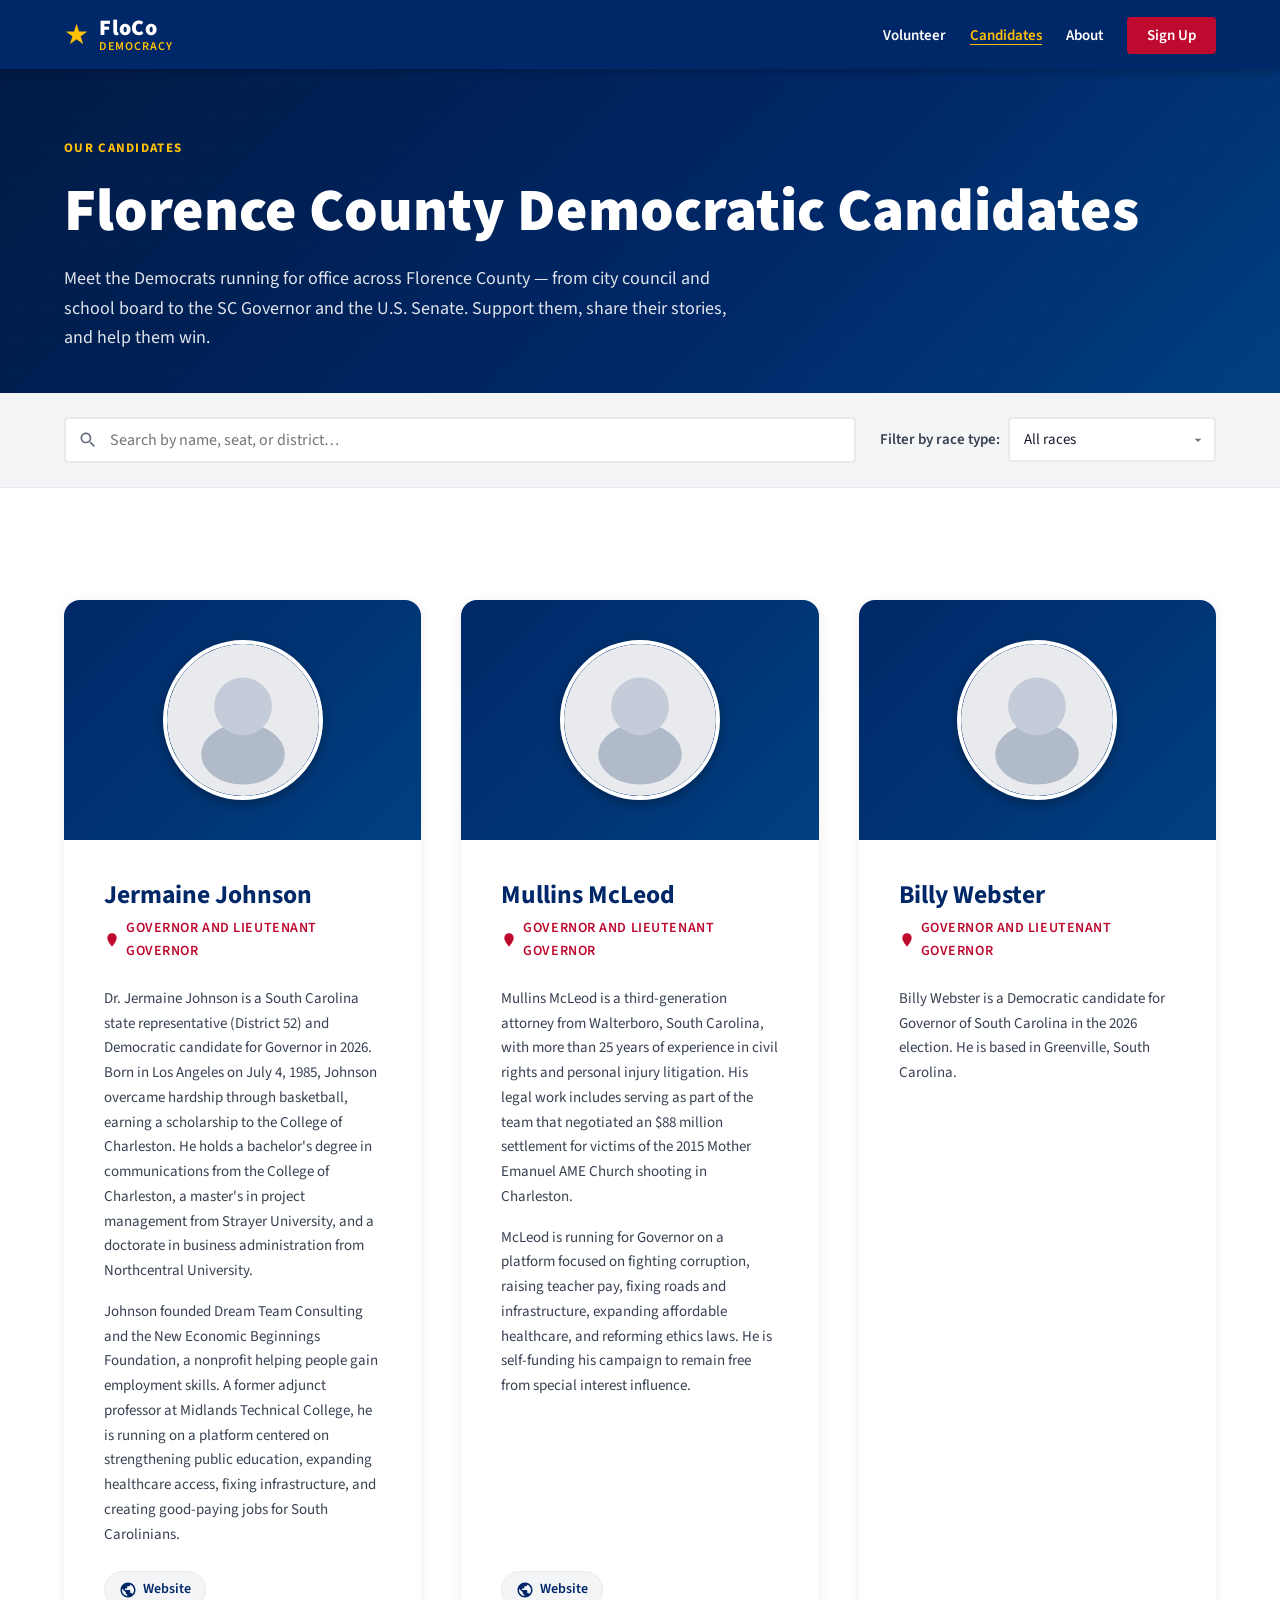
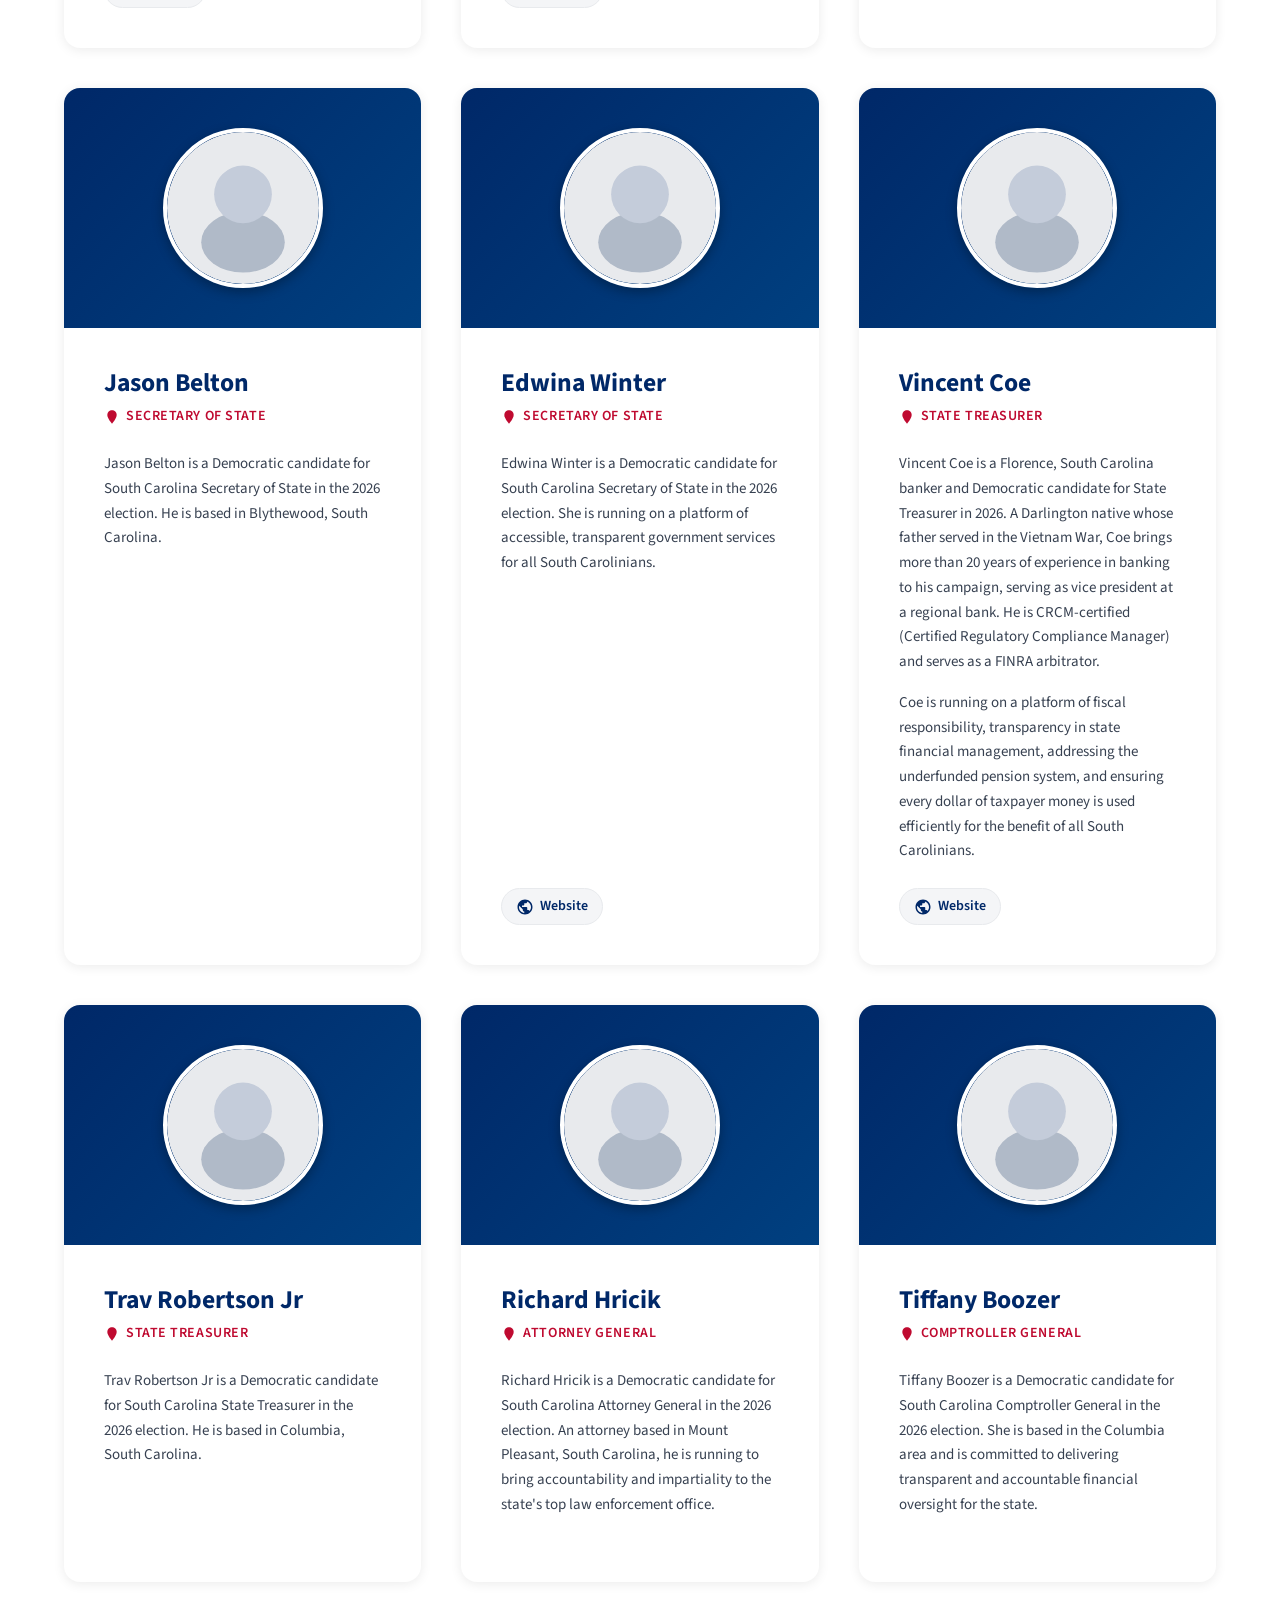
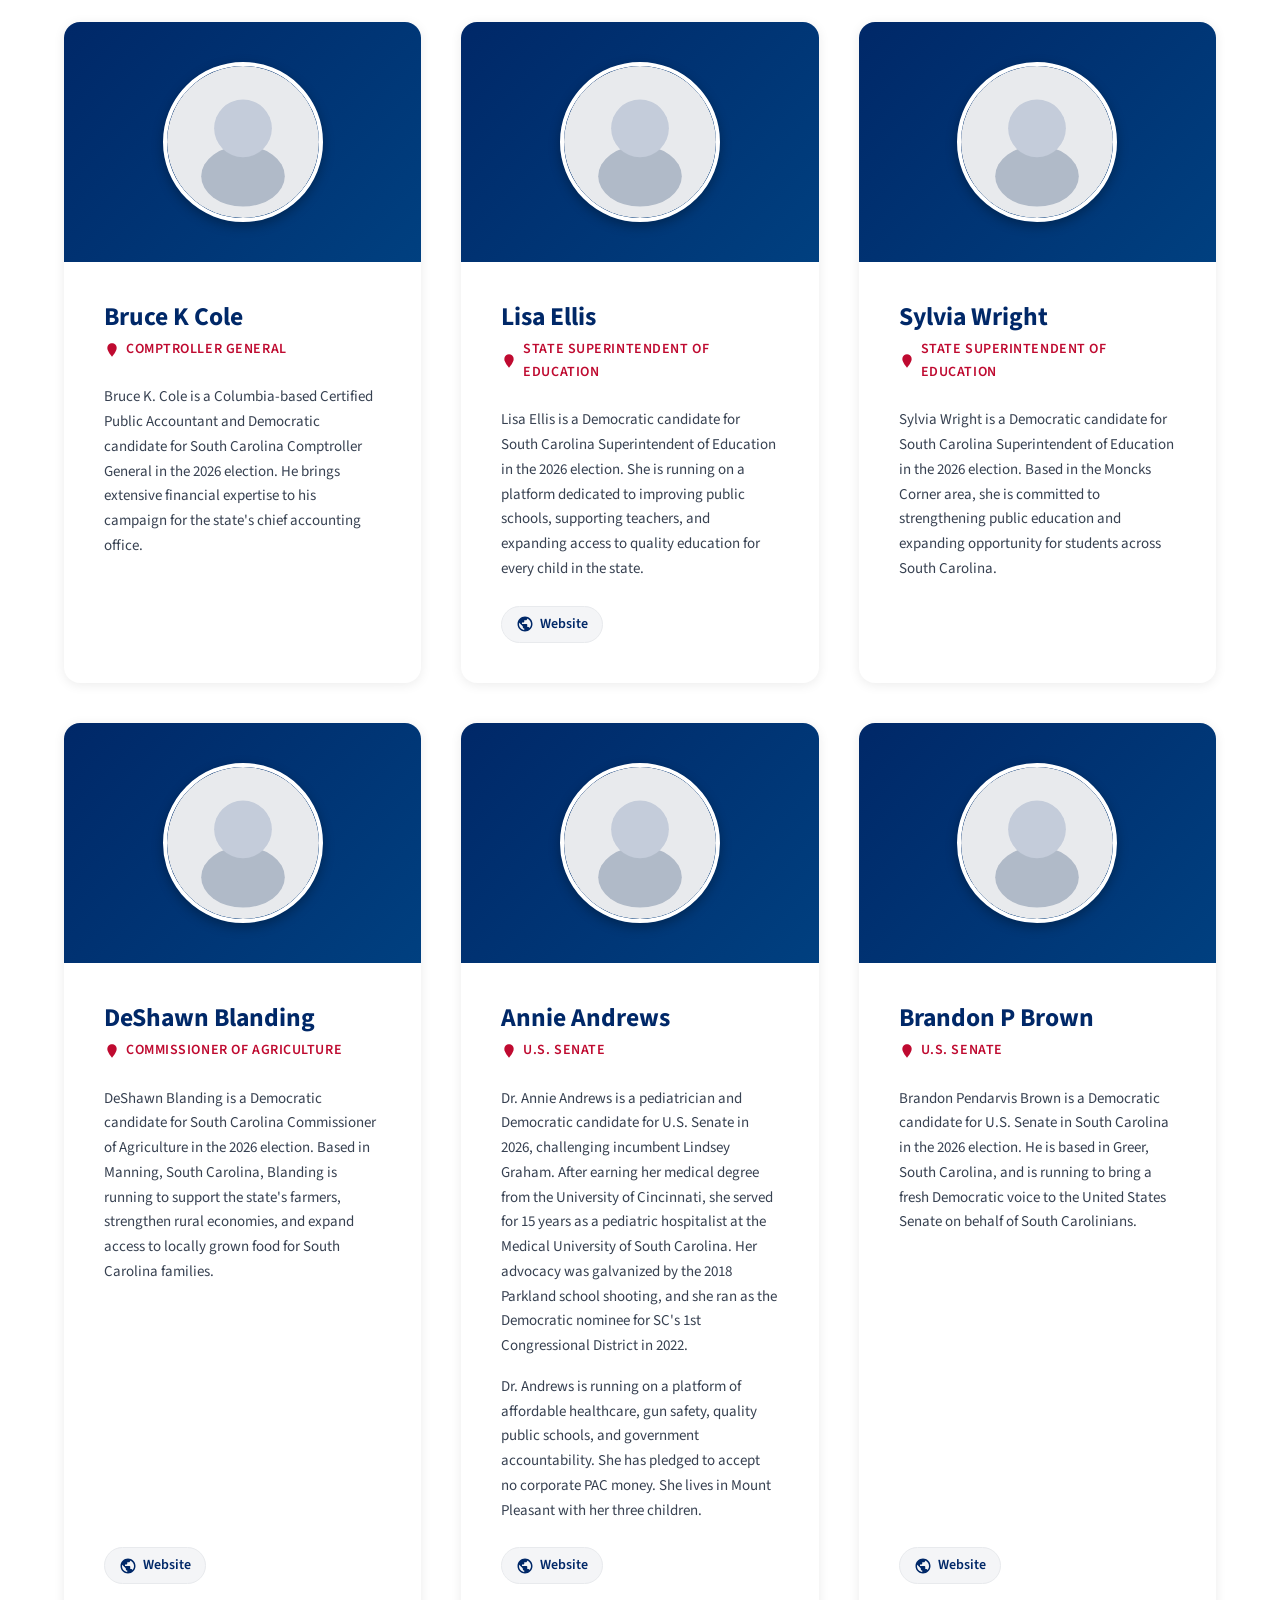
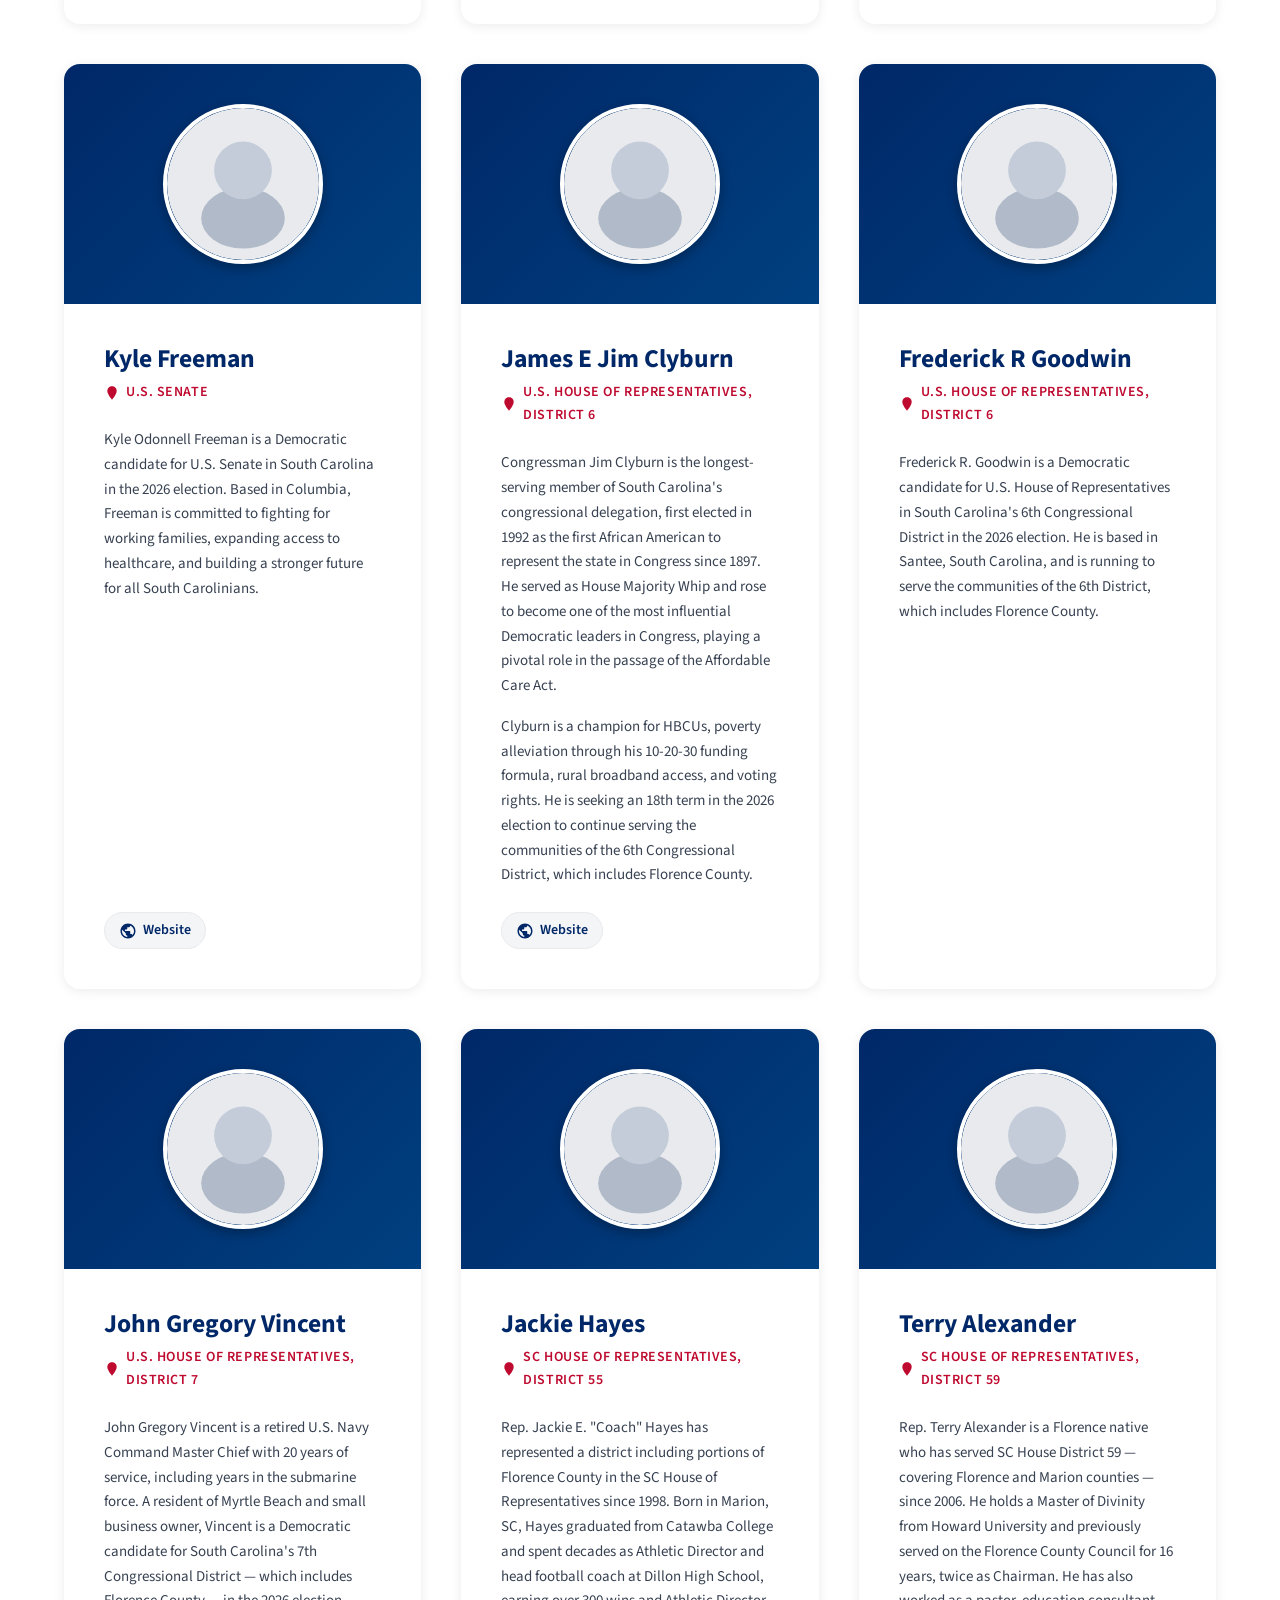
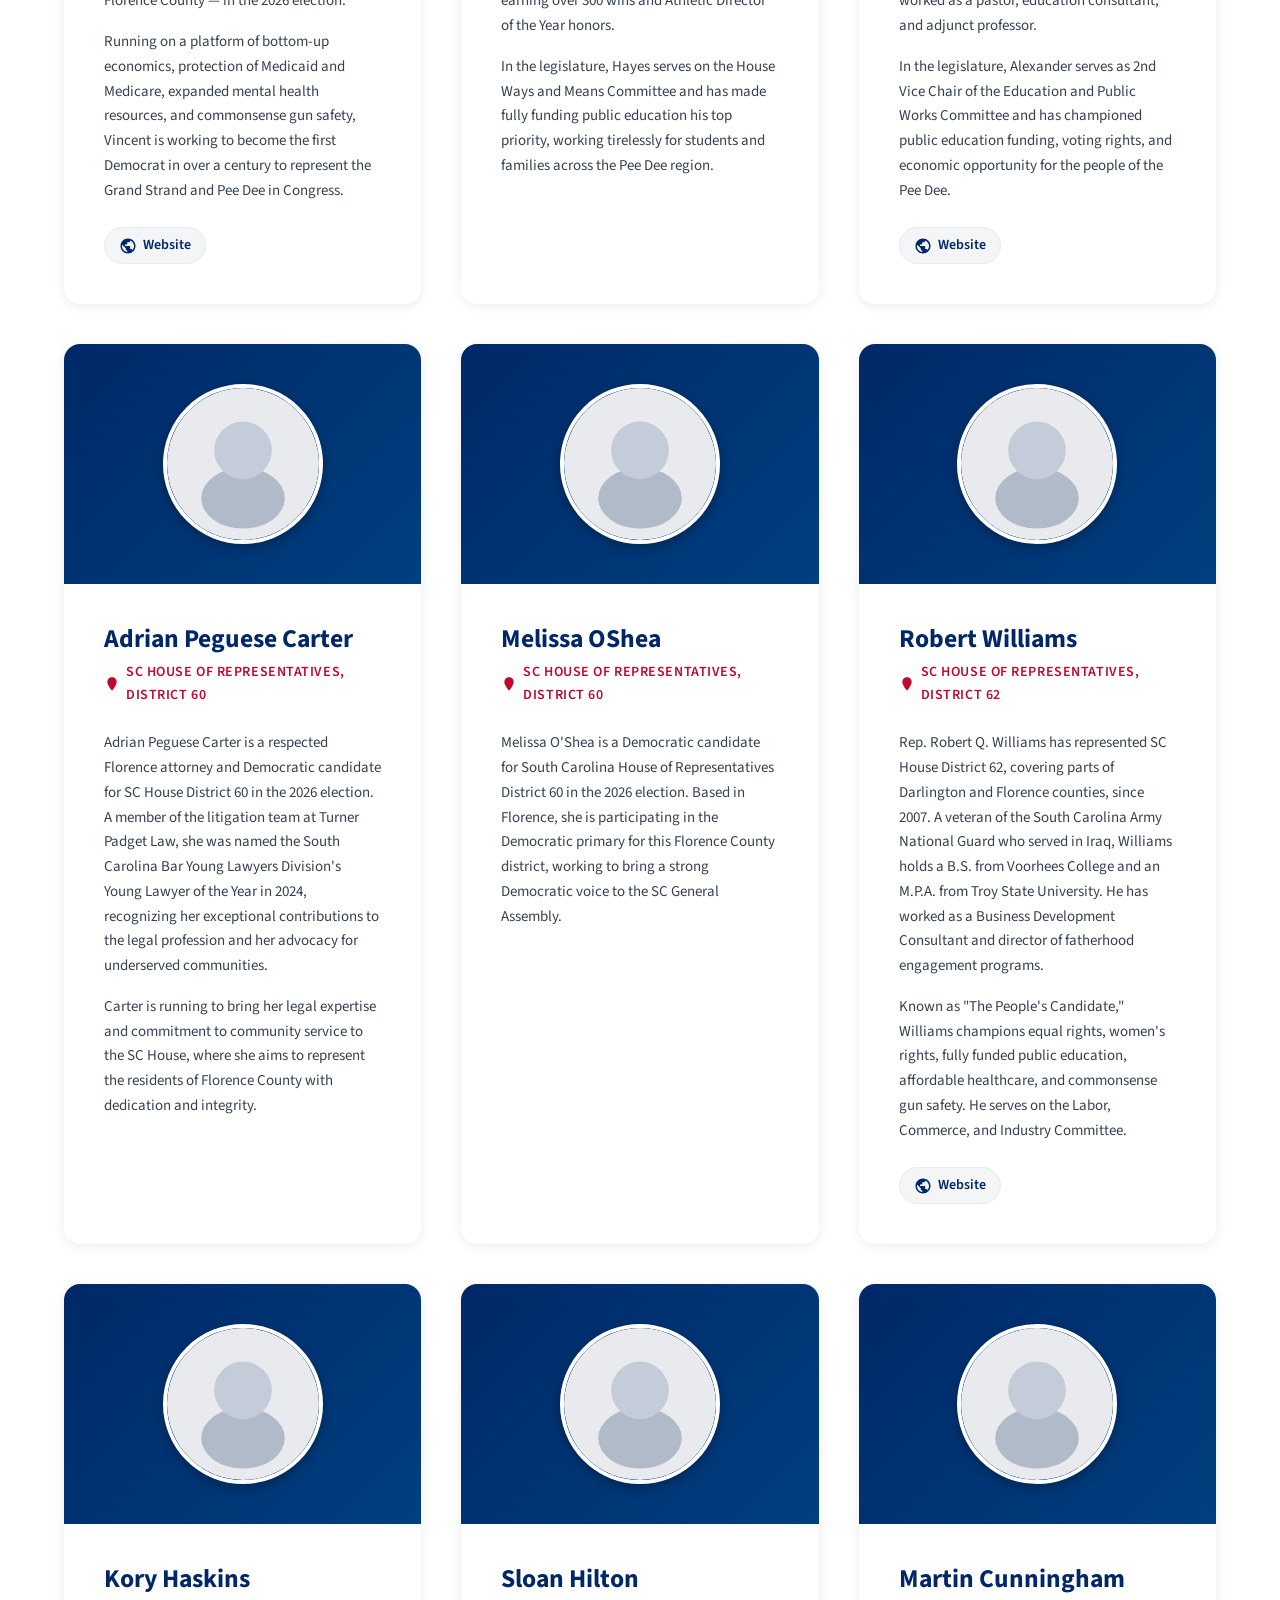
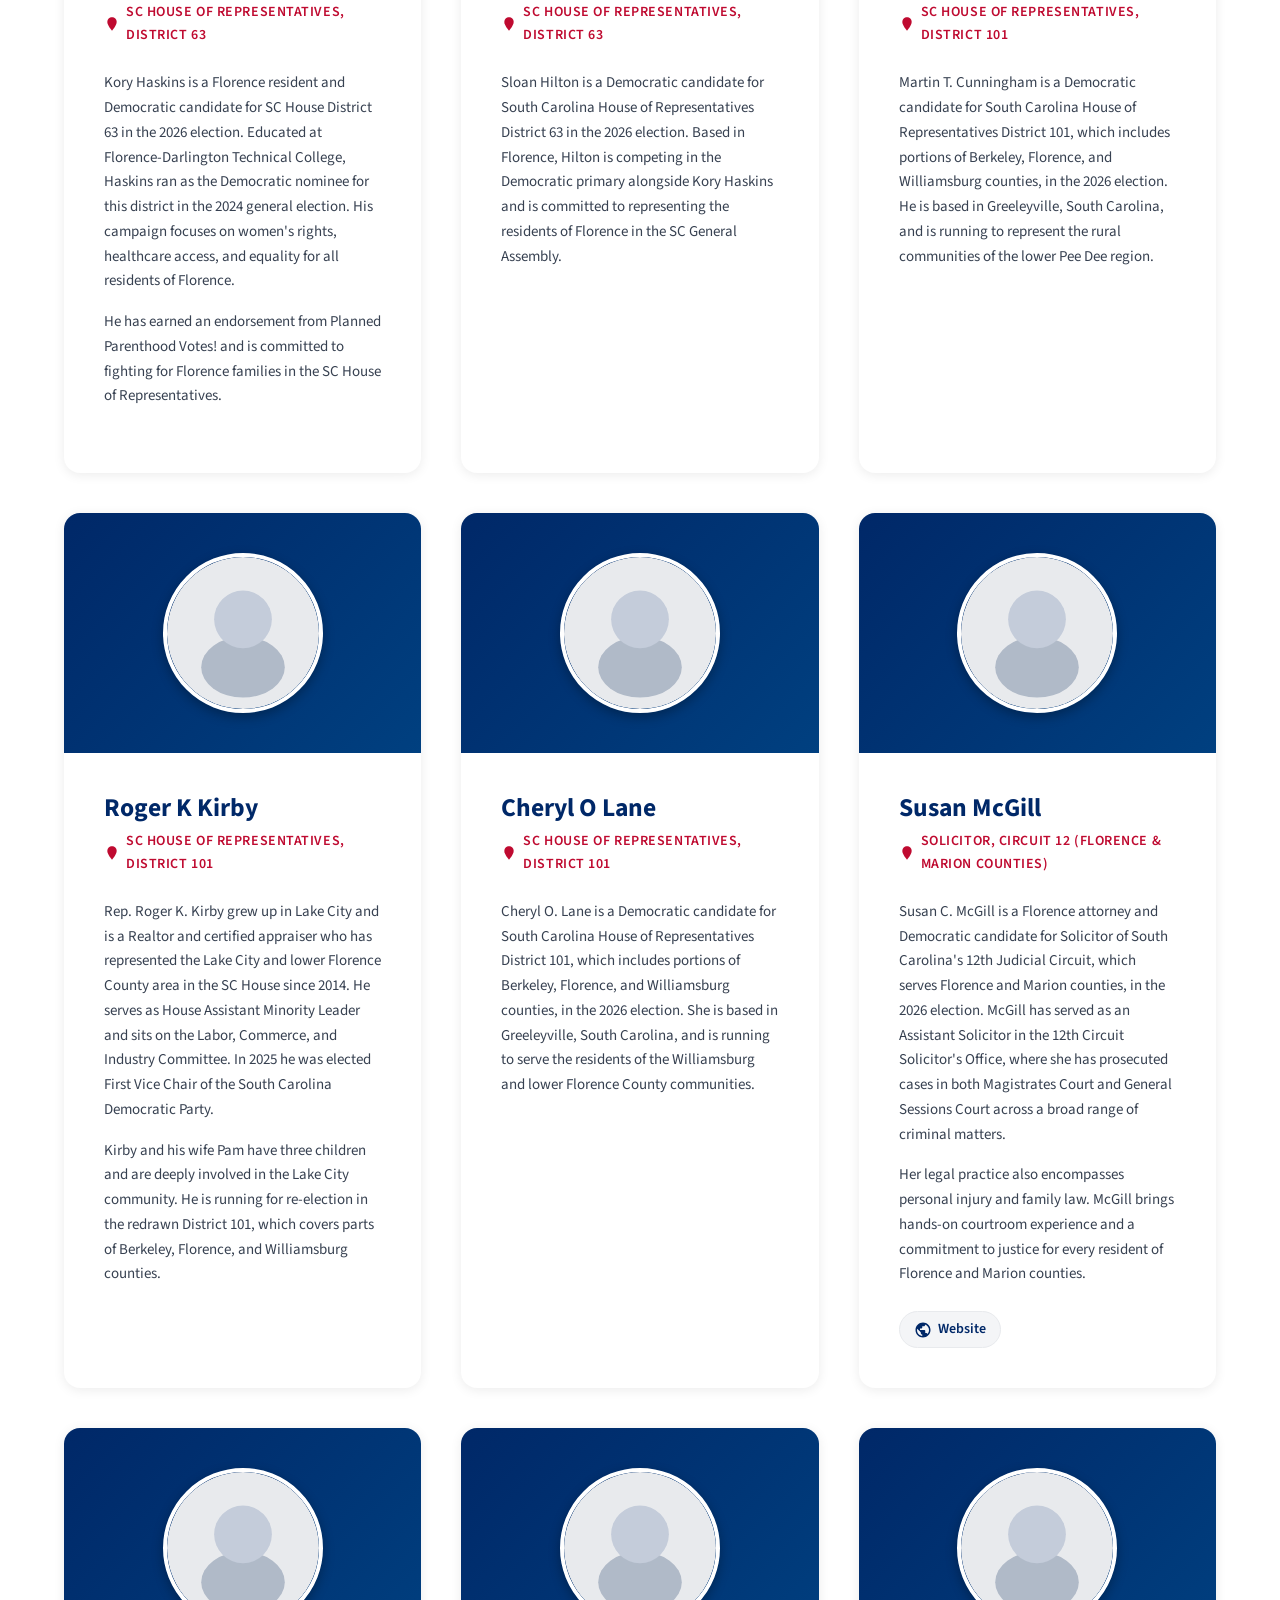
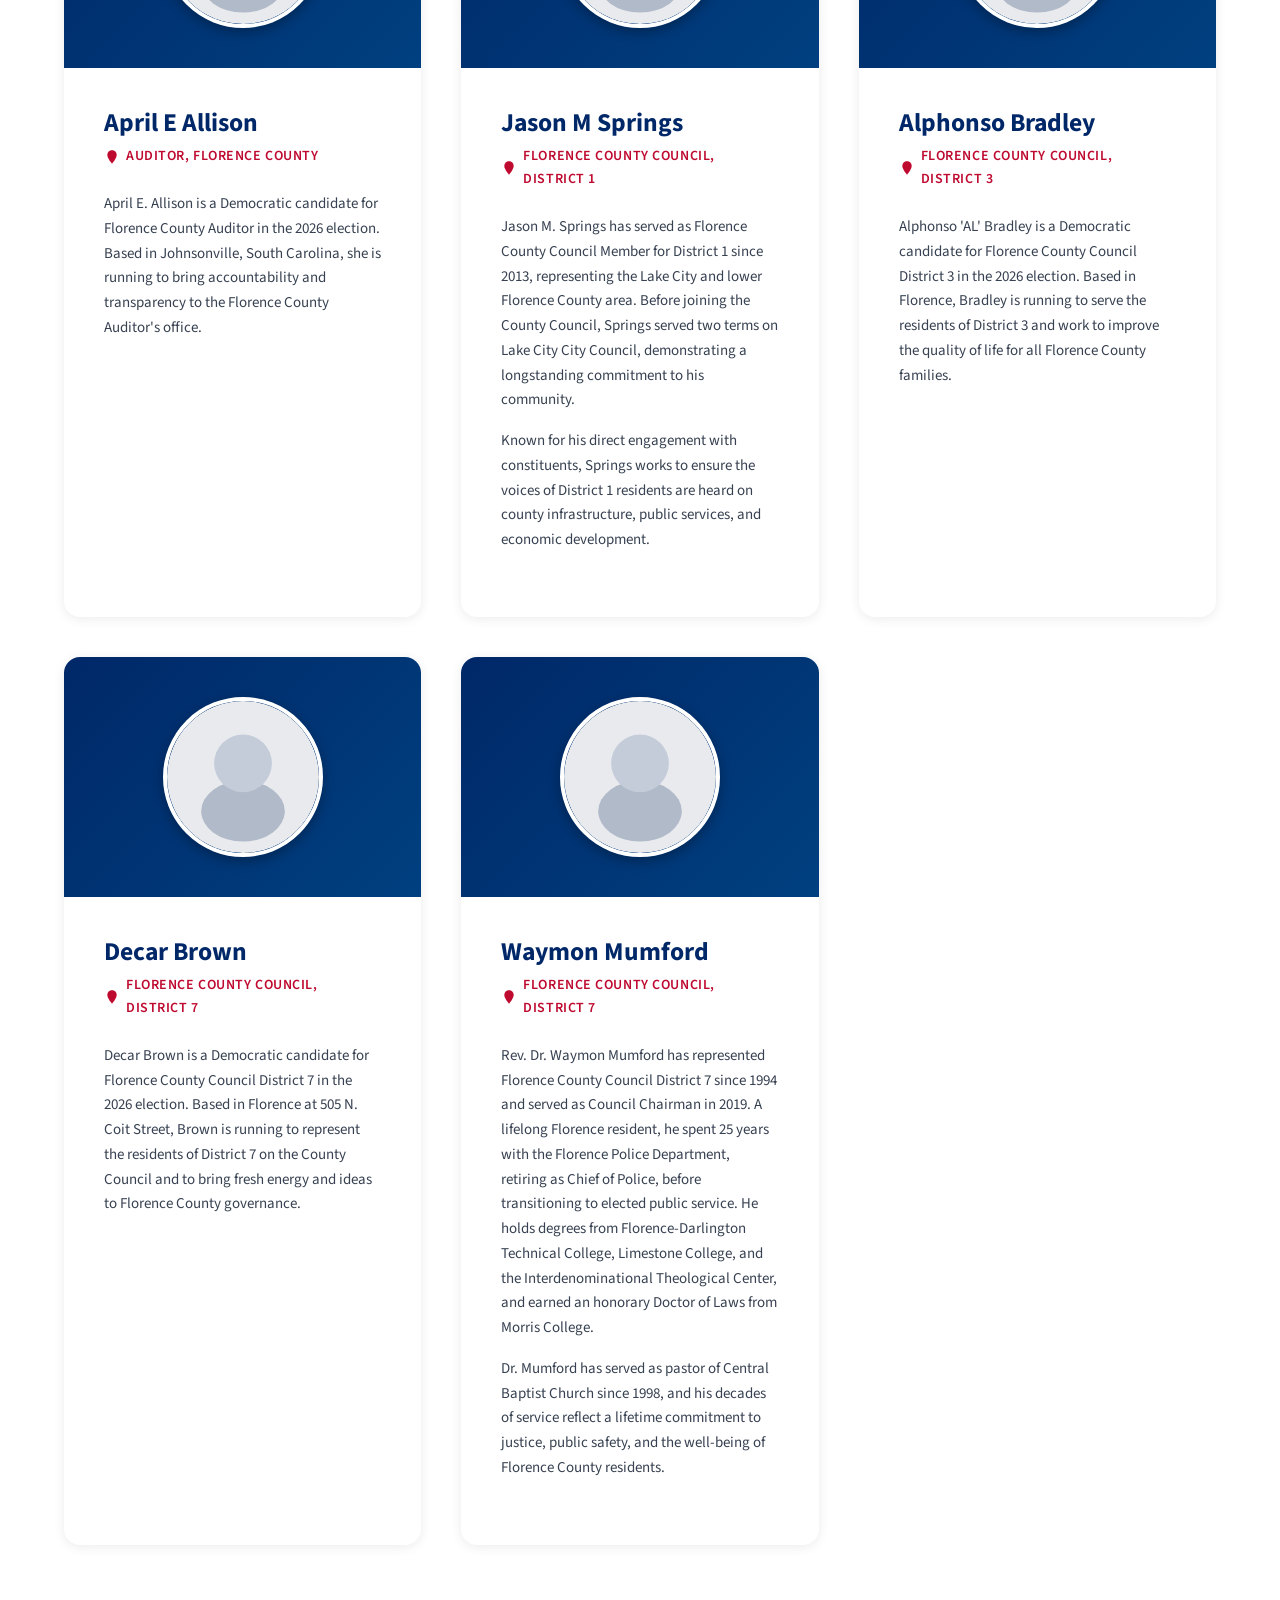
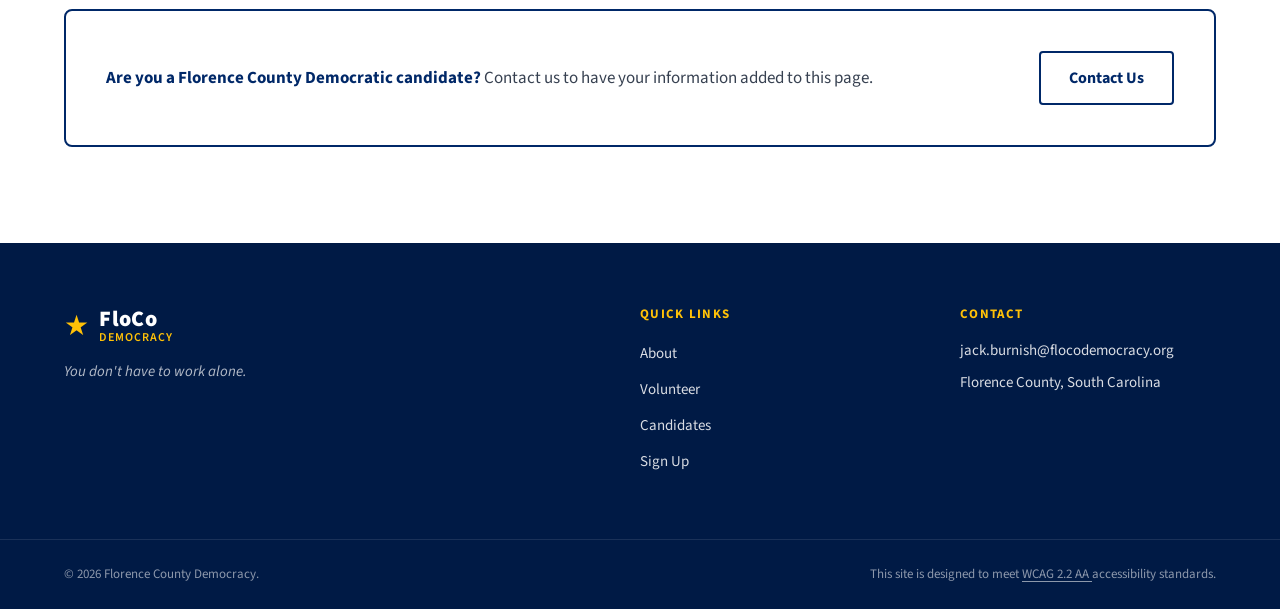
==== commit df931d29: "Replace candidates with 35 verified 2026 Florence County Democratic candidates from official SC elec" ====
--- a/candidates/index.html
+++ b/candidates/index.html
@@ -89,12 +89,13 @@
           <label for="race-filter" class="filter-label">Filter by race type:</label>
           <select id="race-filter" class="filter-select" aria-label="Filter candidates by race type">
             <option value="">All races</option>
+            <option value="governor">Governor</option>
+            <option value="us-senate">U.S. Senate</option>
+            <option value="us-house">U.S. House</option>
+            <option value="state-office">State Office</option>
+            <option value="sc-house">SC House</option>
             <option value="county-council">County Council</option>
-            <option value="school-board">School Board</option>
-            <option value="sc-house">SC House</option>
-            <option value="sc-senate">SC Senate</option>
-            <option value="city-council">City Council</option>
-            <option value="other">Other</option>
+            <option value="other">Other (Solicitor / Auditor)</option>
           </select>
         </div>
       </div>
@@ -128,48 +129,42 @@
                  data-race   — race type slug matching <select> options
                ───────────────────────────────────────────────────── -->
 
-          <!-- Candidate 1 — Lethonia Barnes -->
+          <!-- Jermaine Johnson -->
           <article
             class="candidate-card"
             aria-labelledby="c1-name"
-            data-name="Lethonia Barnes"
-            data-seat="Mayor of Florence"
-            data-race="city-council"
-          >
-            <div class="candidate-photo-wrap">
-              <img
-                src="../assets/candidates/placeholder.svg"
-                alt="Headshot of Lethonia Barnes"
-                class="candidate-photo"
-                width="200"
-                height="200"
-                loading="lazy"
-              />
-            </div>
-            <div class="candidate-info">
-              <h3 id="c1-name" class="candidate-name">Lethonia "Peaches" Barnes</h3>
-              <p class="candidate-seat">
-                <svg class="seat-icon" viewBox="0 0 24 24" aria-hidden="true" focusable="false" width="16" height="16">
-                  <path d="M12 2C8.13 2 5 5.13 5 9c0 5.25 7 13 7 13s7-7.75 7-13c0-3.87-3.13-7-7-7z"/>
-                </svg>
-                Mayor of Florence
-              </p>
-              <div class="candidate-bio">
-                <p>
-                  Lethonia "Peaches" Barnes was elected Mayor of Florence, South Carolina in 2024,
-                  winning more than 60% of the primary vote. A graduate of South Carolina State
-                  University, Barnes owned and operated the largest beauty and barber salon in Florence
-                  and spent over 21 years as an administrator and instructor at Florence-Darlington
-                  Technical College. She previously served four years on Florence City Council before
-                  winning the mayoralty.
-                </p>
-                <p>
-                  Mayor Barnes' priorities include community policing, economic development, downtown
-                  revitalization, and building a stronger, more unified Florence for every resident.
-                </p>
-              </div>
-              <div class="candidate-links" aria-label="Lethonia Barnes's links">
-                <a href="https://www.cityofflorencesc.gov/person/lethonia-barnes" class="candidate-link" target="_blank" rel="noopener noreferrer" aria-label="Lethonia Barnes's official page (opens in a new tab)">
+            data-name="Jermaine Johnson"
+            data-seat="Governor and Lieutenant Governor"
+            data-race="governor"
+          >
+            <div class="candidate-photo-wrap">
+              <img
+                src="../assets/candidates/placeholder.svg"
+                alt="Headshot of Jermaine Johnson"
+                class="candidate-photo"
+                width="200"
+                height="200"
+                loading="lazy"
+              />
+            </div>
+            <div class="candidate-info">
+              <h3 id="c1-name" class="candidate-name">Jermaine Johnson</h3>
+              <p class="candidate-seat">
+                <svg class="seat-icon" viewBox="0 0 24 24" aria-hidden="true" focusable="false" width="16" height="16">
+                  <path d="M12 2C8.13 2 5 5.13 5 9c0 5.25 7 13 7 13s7-7.75 7-13c0-3.87-3.13-7-7-7z"/>
+                </svg>
+                Governor and Lieutenant Governor
+              </p>
+              <div class="candidate-bio">
+                <p>
+                  Dr. Jermaine Johnson is a South Carolina state representative (District 52) and Democratic candidate for Governor in 2026. Born in Los Angeles on July 4, 1985, Johnson overcame hardship through basketball, earning a scholarship to the College of Charleston. He holds a bachelor's degree in communications from the College of Charleston, a master's in project management from Strayer University, and a doctorate in business administration from Northcentral University.
+                </p>
+                <p>
+                  Johnson founded Dream Team Consulting and the New Economic Beginnings Foundation, a nonprofit helping people gain employment skills. A former adjunct professor at Midlands Technical College, he is running on a platform centered on strengthening public education, expanding healthcare access, fixing infrastructure, and creating good-paying jobs for South Carolinians.
+                </p>
+              </div>
+              <div class="candidate-links" aria-label="Jermaine Johnson's links">
+                <a href="https://johnsonforsc.com" class="candidate-link" target="_blank" rel="noopener noreferrer" aria-label="Jermaine Johnson's campaign website (opens in a new tab)">
                   <svg viewBox="0 0 24 24" aria-hidden="true" focusable="false" width="18" height="18"><path d="M12 2C6.48 2 2 6.48 2 12s4.48 10 10 10 10-4.48 10-10S17.52 2 12 2zm-1 17.93c-3.95-.49-7-3.85-7-7.93 0-.62.08-1.21.21-1.79L9 15v1c0 1.1.9 2 2 2v1.93zm6.9-2.54c-.26-.81-1-1.39-1.9-1.39h-1v-3c0-.55-.45-1-1-1H8v-2h2c.55 0 1-.45 1-1V7h2c1.1 0 2-.9 2-2v-.41c2.93 1.19 5 4.06 5 7.41 0 2.08-.8 3.97-2.1 5.39z"/></svg>
                   Website
                 </a>
@@ -177,47 +172,42 @@
             </div>
           </article>
 
-          <!-- Candidate 2 — Chaquez McCall -->
+          <!-- Mullins McLeod -->
           <article
             class="candidate-card"
             aria-labelledby="c2-name"
-            data-name="Chaquez McCall"
-            data-seat="Florence City Council, At-Large"
-            data-race="city-council"
-          >
-            <div class="candidate-photo-wrap">
-              <img
-                src="../assets/candidates/placeholder.svg"
-                alt="Headshot of Chaquez McCall"
-                class="candidate-photo"
-                width="200"
-                height="200"
-                loading="lazy"
-              />
-            </div>
-            <div class="candidate-info">
-              <h3 id="c2-name" class="candidate-name">Chaquez T. McCall</h3>
-              <p class="candidate-seat">
-                <svg class="seat-icon" viewBox="0 0 24 24" aria-hidden="true" focusable="false" width="16" height="16">
-                  <path d="M12 2C8.13 2 5 5.13 5 9c0 5.25 7 13 7 13s7-7.75 7-13c0-3.87-3.13-7-7-7z"/>
-                </svg>
-                Florence City Council, At-Large
-              </p>
-              <div class="candidate-bio">
-                <p>
-                  Chaquez T. McCall made history in 2020 as the youngest person ever elected to
-                  the Florence City Council. A Florence native, McCall graduated from Francis Marion
-                  University and North Carolina Central University School of Law, where he focused
-                  on complex civil rights cases. He owns and operates McCall Law Firm in Florence.
-                </p>
-                <p>
-                  Re-elected at-large in 2024, Councilman McCall chairs the Finance and Judicial
-                  Review Committees and is a tireless advocate for fiscal accountability, civil rights,
-                  and expanded opportunity for all Florence residents.
-                </p>
-              </div>
-              <div class="candidate-links" aria-label="Chaquez McCall's links">
-                <a href="https://www.cityofflorencesc.gov/person/chaquez-t-mccall" class="candidate-link" target="_blank" rel="noopener noreferrer" aria-label="Chaquez McCall's official page (opens in a new tab)">
+            data-name="Mullins McLeod"
+            data-seat="Governor and Lieutenant Governor"
+            data-race="governor"
+          >
+            <div class="candidate-photo-wrap">
+              <img
+                src="../assets/candidates/placeholder.svg"
+                alt="Headshot of Mullins McLeod"
+                class="candidate-photo"
+                width="200"
+                height="200"
+                loading="lazy"
+              />
+            </div>
+            <div class="candidate-info">
+              <h3 id="c2-name" class="candidate-name">Mullins McLeod</h3>
+              <p class="candidate-seat">
+                <svg class="seat-icon" viewBox="0 0 24 24" aria-hidden="true" focusable="false" width="16" height="16">
+                  <path d="M12 2C8.13 2 5 5.13 5 9c0 5.25 7 13 7 13s7-7.75 7-13c0-3.87-3.13-7-7-7z"/>
+                </svg>
+                Governor and Lieutenant Governor
+              </p>
+              <div class="candidate-bio">
+                <p>
+                  Mullins McLeod is a third-generation attorney from Walterboro, South Carolina, with more than 25 years of experience in civil rights and personal injury litigation. His legal work includes serving as part of the team that negotiated an $88 million settlement for victims of the 2015 Mother Emanuel AME Church shooting in Charleston.
+                </p>
+                <p>
+                  McLeod is running for Governor on a platform focused on fighting corruption, raising teacher pay, fixing roads and infrastructure, expanding affordable healthcare, and reforming ethics laws. He is self-funding his campaign to remain free from special interest influence.
+                </p>
+              </div>
+              <div class="candidate-links" aria-label="Mullins McLeod's links">
+                <a href="https://mcleodscgov.com" class="candidate-link" target="_blank" rel="noopener noreferrer" aria-label="Mullins McLeod's campaign website (opens in a new tab)">
                   <svg viewBox="0 0 24 24" aria-hidden="true" focusable="false" width="18" height="18"><path d="M12 2C6.48 2 2 6.48 2 12s4.48 10 10 10 10-4.48 10-10S17.52 2 12 2zm-1 17.93c-3.95-.49-7-3.85-7-7.93 0-.62.08-1.21.21-1.79L9 15v1c0 1.1.9 2 2 2v1.93zm6.9-2.54c-.26-.81-1-1.39-1.9-1.39h-1v-3c0-.55-.45-1-1-1H8v-2h2c.55 0 1-.45 1-1V7h2c1.1 0 2-.9 2-2v-.41c2.93 1.19 5 4.06 5 7.41 0 2.08-.8 3.97-2.1 5.39z"/></svg>
                   Website
                 </a>
@@ -225,10 +215,1206 @@
             </div>
           </article>
 
-          <!-- Candidate 3 — Waymon Mumford -->
+          <!-- Billy Webster -->
           <article
             class="candidate-card"
             aria-labelledby="c3-name"
+            data-name="Billy Webster"
+            data-seat="Governor and Lieutenant Governor"
+            data-race="governor"
+          >
+            <div class="candidate-photo-wrap">
+              <img
+                src="../assets/candidates/placeholder.svg"
+                alt="Headshot of Billy Webster"
+                class="candidate-photo"
+                width="200"
+                height="200"
+                loading="lazy"
+              />
+            </div>
+            <div class="candidate-info">
+              <h3 id="c3-name" class="candidate-name">Billy Webster</h3>
+              <p class="candidate-seat">
+                <svg class="seat-icon" viewBox="0 0 24 24" aria-hidden="true" focusable="false" width="16" height="16">
+                  <path d="M12 2C8.13 2 5 5.13 5 9c0 5.25 7 13 7 13s7-7.75 7-13c0-3.87-3.13-7-7-7z"/>
+                </svg>
+                Governor and Lieutenant Governor
+              </p>
+              <div class="candidate-bio">
+                <p>
+                  Billy Webster is a Democratic candidate for Governor of South Carolina in the 2026 election. He is based in Greenville, South Carolina.
+                </p>
+              </div>
+            </div>
+          </article>
+
+          <!-- Jason Belton -->
+          <article
+            class="candidate-card"
+            aria-labelledby="c4-name"
+            data-name="Jason Belton"
+            data-seat="Secretary of State"
+            data-race="state-office"
+          >
+            <div class="candidate-photo-wrap">
+              <img
+                src="../assets/candidates/placeholder.svg"
+                alt="Headshot of Jason Belton"
+                class="candidate-photo"
+                width="200"
+                height="200"
+                loading="lazy"
+              />
+            </div>
+            <div class="candidate-info">
+              <h3 id="c4-name" class="candidate-name">Jason Belton</h3>
+              <p class="candidate-seat">
+                <svg class="seat-icon" viewBox="0 0 24 24" aria-hidden="true" focusable="false" width="16" height="16">
+                  <path d="M12 2C8.13 2 5 5.13 5 9c0 5.25 7 13 7 13s7-7.75 7-13c0-3.87-3.13-7-7-7z"/>
+                </svg>
+                Secretary of State
+              </p>
+              <div class="candidate-bio">
+                <p>
+                  Jason Belton is a Democratic candidate for South Carolina Secretary of State in the 2026 election. He is based in Blythewood, South Carolina.
+                </p>
+              </div>
+            </div>
+          </article>
+
+          <!-- Edwina Winter -->
+          <article
+            class="candidate-card"
+            aria-labelledby="c5-name"
+            data-name="Edwina Winter"
+            data-seat="Secretary of State"
+            data-race="state-office"
+          >
+            <div class="candidate-photo-wrap">
+              <img
+                src="../assets/candidates/placeholder.svg"
+                alt="Headshot of Edwina Winter"
+                class="candidate-photo"
+                width="200"
+                height="200"
+                loading="lazy"
+              />
+            </div>
+            <div class="candidate-info">
+              <h3 id="c5-name" class="candidate-name">Edwina Winter</h3>
+              <p class="candidate-seat">
+                <svg class="seat-icon" viewBox="0 0 24 24" aria-hidden="true" focusable="false" width="16" height="16">
+                  <path d="M12 2C8.13 2 5 5.13 5 9c0 5.25 7 13 7 13s7-7.75 7-13c0-3.87-3.13-7-7-7z"/>
+                </svg>
+                Secretary of State
+              </p>
+              <div class="candidate-bio">
+                <p>
+                  Edwina Winter is a Democratic candidate for South Carolina Secretary of State in the 2026 election. She is running on a platform of accessible, transparent government services for all South Carolinians.
+                </p>
+              </div>
+              <div class="candidate-links" aria-label="Edwina Winter's links">
+                <a href="https://winterforthewin.com" class="candidate-link" target="_blank" rel="noopener noreferrer" aria-label="Edwina Winter's campaign website (opens in a new tab)">
+                  <svg viewBox="0 0 24 24" aria-hidden="true" focusable="false" width="18" height="18"><path d="M12 2C6.48 2 2 6.48 2 12s4.48 10 10 10 10-4.48 10-10S17.52 2 12 2zm-1 17.93c-3.95-.49-7-3.85-7-7.93 0-.62.08-1.21.21-1.79L9 15v1c0 1.1.9 2 2 2v1.93zm6.9-2.54c-.26-.81-1-1.39-1.9-1.39h-1v-3c0-.55-.45-1-1-1H8v-2h2c.55 0 1-.45 1-1V7h2c1.1 0 2-.9 2-2v-.41c2.93 1.19 5 4.06 5 7.41 0 2.08-.8 3.97-2.1 5.39z"/></svg>
+                  Website
+                </a>
+              </div>
+            </div>
+          </article>
+
+          <!-- Vincent Coe -->
+          <article
+            class="candidate-card"
+            aria-labelledby="c6-name"
+            data-name="Vincent Coe"
+            data-seat="State Treasurer"
+            data-race="state-office"
+          >
+            <div class="candidate-photo-wrap">
+              <img
+                src="../assets/candidates/placeholder.svg"
+                alt="Headshot of Vincent Coe"
+                class="candidate-photo"
+                width="200"
+                height="200"
+                loading="lazy"
+              />
+            </div>
+            <div class="candidate-info">
+              <h3 id="c6-name" class="candidate-name">Vincent Coe</h3>
+              <p class="candidate-seat">
+                <svg class="seat-icon" viewBox="0 0 24 24" aria-hidden="true" focusable="false" width="16" height="16">
+                  <path d="M12 2C8.13 2 5 5.13 5 9c0 5.25 7 13 7 13s7-7.75 7-13c0-3.87-3.13-7-7-7z"/>
+                </svg>
+                State Treasurer
+              </p>
+              <div class="candidate-bio">
+                <p>
+                  Vincent Coe is a Florence, South Carolina banker and Democratic candidate for State Treasurer in 2026. A Darlington native whose father served in the Vietnam War, Coe brings more than 20 years of experience in banking to his campaign, serving as vice president at a regional bank. He is CRCM-certified (Certified Regulatory Compliance Manager) and serves as a FINRA arbitrator.
+                </p>
+                <p>
+                  Coe is running on a platform of fiscal responsibility, transparency in state financial management, addressing the underfunded pension system, and ensuring every dollar of taxpayer money is used efficiently for the benefit of all South Carolinians.
+                </p>
+              </div>
+              <div class="candidate-links" aria-label="Vincent Coe's links">
+                <a href="https://vincentforsc.com" class="candidate-link" target="_blank" rel="noopener noreferrer" aria-label="Vincent Coe's campaign website (opens in a new tab)">
+                  <svg viewBox="0 0 24 24" aria-hidden="true" focusable="false" width="18" height="18"><path d="M12 2C6.48 2 2 6.48 2 12s4.48 10 10 10 10-4.48 10-10S17.52 2 12 2zm-1 17.93c-3.95-.49-7-3.85-7-7.93 0-.62.08-1.21.21-1.79L9 15v1c0 1.1.9 2 2 2v1.93zm6.9-2.54c-.26-.81-1-1.39-1.9-1.39h-1v-3c0-.55-.45-1-1-1H8v-2h2c.55 0 1-.45 1-1V7h2c1.1 0 2-.9 2-2v-.41c2.93 1.19 5 4.06 5 7.41 0 2.08-.8 3.97-2.1 5.39z"/></svg>
+                  Website
+                </a>
+              </div>
+            </div>
+          </article>
+
+          <!-- Trav Robertson Jr -->
+          <article
+            class="candidate-card"
+            aria-labelledby="c7-name"
+            data-name="Trav Robertson Jr"
+            data-seat="State Treasurer"
+            data-race="state-office"
+          >
+            <div class="candidate-photo-wrap">
+              <img
+                src="../assets/candidates/placeholder.svg"
+                alt="Headshot of Trav Robertson Jr"
+                class="candidate-photo"
+                width="200"
+                height="200"
+                loading="lazy"
+              />
+            </div>
+            <div class="candidate-info">
+              <h3 id="c7-name" class="candidate-name">Trav Robertson Jr</h3>
+              <p class="candidate-seat">
+                <svg class="seat-icon" viewBox="0 0 24 24" aria-hidden="true" focusable="false" width="16" height="16">
+                  <path d="M12 2C8.13 2 5 5.13 5 9c0 5.25 7 13 7 13s7-7.75 7-13c0-3.87-3.13-7-7-7z"/>
+                </svg>
+                State Treasurer
+              </p>
+              <div class="candidate-bio">
+                <p>
+                  Trav Robertson Jr is a Democratic candidate for South Carolina State Treasurer in the 2026 election. He is based in Columbia, South Carolina.
+                </p>
+              </div>
+            </div>
+          </article>
+
+          <!-- Richard Hricik -->
+          <article
+            class="candidate-card"
+            aria-labelledby="c8-name"
+            data-name="Richard Hricik"
+            data-seat="Attorney General"
+            data-race="state-office"
+          >
+            <div class="candidate-photo-wrap">
+              <img
+                src="../assets/candidates/placeholder.svg"
+                alt="Headshot of Richard Hricik"
+                class="candidate-photo"
+                width="200"
+                height="200"
+                loading="lazy"
+              />
+            </div>
+            <div class="candidate-info">
+              <h3 id="c8-name" class="candidate-name">Richard Hricik</h3>
+              <p class="candidate-seat">
+                <svg class="seat-icon" viewBox="0 0 24 24" aria-hidden="true" focusable="false" width="16" height="16">
+                  <path d="M12 2C8.13 2 5 5.13 5 9c0 5.25 7 13 7 13s7-7.75 7-13c0-3.87-3.13-7-7-7z"/>
+                </svg>
+                Attorney General
+              </p>
+              <div class="candidate-bio">
+                <p>
+                  Richard Hricik is a Democratic candidate for South Carolina Attorney General in the 2026 election. An attorney based in Mount Pleasant, South Carolina, he is running to bring accountability and impartiality to the state's top law enforcement office.
+                </p>
+              </div>
+            </div>
+          </article>
+
+          <!-- Tiffany Boozer -->
+          <article
+            class="candidate-card"
+            aria-labelledby="c9-name"
+            data-name="Tiffany Boozer"
+            data-seat="Comptroller General"
+            data-race="state-office"
+          >
+            <div class="candidate-photo-wrap">
+              <img
+                src="../assets/candidates/placeholder.svg"
+                alt="Headshot of Tiffany Boozer"
+                class="candidate-photo"
+                width="200"
+                height="200"
+                loading="lazy"
+              />
+            </div>
+            <div class="candidate-info">
+              <h3 id="c9-name" class="candidate-name">Tiffany Boozer</h3>
+              <p class="candidate-seat">
+                <svg class="seat-icon" viewBox="0 0 24 24" aria-hidden="true" focusable="false" width="16" height="16">
+                  <path d="M12 2C8.13 2 5 5.13 5 9c0 5.25 7 13 7 13s7-7.75 7-13c0-3.87-3.13-7-7-7z"/>
+                </svg>
+                Comptroller General
+              </p>
+              <div class="candidate-bio">
+                <p>
+                  Tiffany Boozer is a Democratic candidate for South Carolina Comptroller General in the 2026 election. She is based in the Columbia area and is committed to delivering transparent and accountable financial oversight for the state.
+                </p>
+              </div>
+            </div>
+          </article>
+
+          <!-- Bruce K Cole -->
+          <article
+            class="candidate-card"
+            aria-labelledby="c10-name"
+            data-name="Bruce K Cole"
+            data-seat="Comptroller General"
+            data-race="state-office"
+          >
+            <div class="candidate-photo-wrap">
+              <img
+                src="../assets/candidates/placeholder.svg"
+                alt="Headshot of Bruce K Cole"
+                class="candidate-photo"
+                width="200"
+                height="200"
+                loading="lazy"
+              />
+            </div>
+            <div class="candidate-info">
+              <h3 id="c10-name" class="candidate-name">Bruce K Cole</h3>
+              <p class="candidate-seat">
+                <svg class="seat-icon" viewBox="0 0 24 24" aria-hidden="true" focusable="false" width="16" height="16">
+                  <path d="M12 2C8.13 2 5 5.13 5 9c0 5.25 7 13 7 13s7-7.75 7-13c0-3.87-3.13-7-7-7z"/>
+                </svg>
+                Comptroller General
+              </p>
+              <div class="candidate-bio">
+                <p>
+                  Bruce K. Cole is a Columbia-based Certified Public Accountant and Democratic candidate for South Carolina Comptroller General in the 2026 election. He brings extensive financial expertise to his campaign for the state's chief accounting office.
+                </p>
+              </div>
+            </div>
+          </article>
+
+          <!-- Lisa Ellis -->
+          <article
+            class="candidate-card"
+            aria-labelledby="c11-name"
+            data-name="Lisa Ellis"
+            data-seat="State Superintendent of Education"
+            data-race="state-office"
+          >
+            <div class="candidate-photo-wrap">
+              <img
+                src="../assets/candidates/placeholder.svg"
+                alt="Headshot of Lisa Ellis"
+                class="candidate-photo"
+                width="200"
+                height="200"
+                loading="lazy"
+              />
+            </div>
+            <div class="candidate-info">
+              <h3 id="c11-name" class="candidate-name">Lisa Ellis</h3>
+              <p class="candidate-seat">
+                <svg class="seat-icon" viewBox="0 0 24 24" aria-hidden="true" focusable="false" width="16" height="16">
+                  <path d="M12 2C8.13 2 5 5.13 5 9c0 5.25 7 13 7 13s7-7.75 7-13c0-3.87-3.13-7-7-7z"/>
+                </svg>
+                State Superintendent of Education
+              </p>
+              <div class="candidate-bio">
+                <p>
+                  Lisa Ellis is a Democratic candidate for South Carolina Superintendent of Education in the 2026 election. She is running on a platform dedicated to improving public schools, supporting teachers, and expanding access to quality education for every child in the state.
+                </p>
+              </div>
+              <div class="candidate-links" aria-label="Lisa Ellis's links">
+                <a href="https://ellisforsc.com" class="candidate-link" target="_blank" rel="noopener noreferrer" aria-label="Lisa Ellis's campaign website (opens in a new tab)">
+                  <svg viewBox="0 0 24 24" aria-hidden="true" focusable="false" width="18" height="18"><path d="M12 2C6.48 2 2 6.48 2 12s4.48 10 10 10 10-4.48 10-10S17.52 2 12 2zm-1 17.93c-3.95-.49-7-3.85-7-7.93 0-.62.08-1.21.21-1.79L9 15v1c0 1.1.9 2 2 2v1.93zm6.9-2.54c-.26-.81-1-1.39-1.9-1.39h-1v-3c0-.55-.45-1-1-1H8v-2h2c.55 0 1-.45 1-1V7h2c1.1 0 2-.9 2-2v-.41c2.93 1.19 5 4.06 5 7.41 0 2.08-.8 3.97-2.1 5.39z"/></svg>
+                  Website
+                </a>
+              </div>
+            </div>
+          </article>
+
+          <!-- Sylvia Wright -->
+          <article
+            class="candidate-card"
+            aria-labelledby="c12-name"
+            data-name="Sylvia Wright"
+            data-seat="State Superintendent of Education"
+            data-race="state-office"
+          >
+            <div class="candidate-photo-wrap">
+              <img
+                src="../assets/candidates/placeholder.svg"
+                alt="Headshot of Sylvia Wright"
+                class="candidate-photo"
+                width="200"
+                height="200"
+                loading="lazy"
+              />
+            </div>
+            <div class="candidate-info">
+              <h3 id="c12-name" class="candidate-name">Sylvia Wright</h3>
+              <p class="candidate-seat">
+                <svg class="seat-icon" viewBox="0 0 24 24" aria-hidden="true" focusable="false" width="16" height="16">
+                  <path d="M12 2C8.13 2 5 5.13 5 9c0 5.25 7 13 7 13s7-7.75 7-13c0-3.87-3.13-7-7-7z"/>
+                </svg>
+                State Superintendent of Education
+              </p>
+              <div class="candidate-bio">
+                <p>
+                  Sylvia Wright is a Democratic candidate for South Carolina Superintendent of Education in the 2026 election. Based in the Moncks Corner area, she is committed to strengthening public education and expanding opportunity for students across South Carolina.
+                </p>
+              </div>
+            </div>
+          </article>
+
+          <!-- DeShawn Blanding -->
+          <article
+            class="candidate-card"
+            aria-labelledby="c13-name"
+            data-name="DeShawn Blanding"
+            data-seat="Commissioner of Agriculture"
+            data-race="state-office"
+          >
+            <div class="candidate-photo-wrap">
+              <img
+                src="../assets/candidates/placeholder.svg"
+                alt="Headshot of DeShawn Blanding"
+                class="candidate-photo"
+                width="200"
+                height="200"
+                loading="lazy"
+              />
+            </div>
+            <div class="candidate-info">
+              <h3 id="c13-name" class="candidate-name">DeShawn Blanding</h3>
+              <p class="candidate-seat">
+                <svg class="seat-icon" viewBox="0 0 24 24" aria-hidden="true" focusable="false" width="16" height="16">
+                  <path d="M12 2C8.13 2 5 5.13 5 9c0 5.25 7 13 7 13s7-7.75 7-13c0-3.87-3.13-7-7-7z"/>
+                </svg>
+                Commissioner of Agriculture
+              </p>
+              <div class="candidate-bio">
+                <p>
+                  DeShawn Blanding is a Democratic candidate for South Carolina Commissioner of Agriculture in the 2026 election. Based in Manning, South Carolina, Blanding is running to support the state's farmers, strengthen rural economies, and expand access to locally grown food for South Carolina families.
+                </p>
+              </div>
+              <div class="candidate-links" aria-label="DeShawn Blanding's links">
+                <a href="https://blandingforsc.com" class="candidate-link" target="_blank" rel="noopener noreferrer" aria-label="DeShawn Blanding's campaign website (opens in a new tab)">
+                  <svg viewBox="0 0 24 24" aria-hidden="true" focusable="false" width="18" height="18"><path d="M12 2C6.48 2 2 6.48 2 12s4.48 10 10 10 10-4.48 10-10S17.52 2 12 2zm-1 17.93c-3.95-.49-7-3.85-7-7.93 0-.62.08-1.21.21-1.79L9 15v1c0 1.1.9 2 2 2v1.93zm6.9-2.54c-.26-.81-1-1.39-1.9-1.39h-1v-3c0-.55-.45-1-1-1H8v-2h2c.55 0 1-.45 1-1V7h2c1.1 0 2-.9 2-2v-.41c2.93 1.19 5 4.06 5 7.41 0 2.08-.8 3.97-2.1 5.39z"/></svg>
+                  Website
+                </a>
+              </div>
+            </div>
+          </article>
+
+          <!-- Annie Andrews -->
+          <article
+            class="candidate-card"
+            aria-labelledby="c14-name"
+            data-name="Annie Andrews"
+            data-seat="U.S. Senate"
+            data-race="us-senate"
+          >
+            <div class="candidate-photo-wrap">
+              <img
+                src="../assets/candidates/placeholder.svg"
+                alt="Headshot of Annie Andrews"
+                class="candidate-photo"
+                width="200"
+                height="200"
+                loading="lazy"
+              />
+            </div>
+            <div class="candidate-info">
+              <h3 id="c14-name" class="candidate-name">Annie Andrews</h3>
+              <p class="candidate-seat">
+                <svg class="seat-icon" viewBox="0 0 24 24" aria-hidden="true" focusable="false" width="16" height="16">
+                  <path d="M12 2C8.13 2 5 5.13 5 9c0 5.25 7 13 7 13s7-7.75 7-13c0-3.87-3.13-7-7-7z"/>
+                </svg>
+                U.S. Senate
+              </p>
+              <div class="candidate-bio">
+                <p>
+                  Dr. Annie Andrews is a pediatrician and Democratic candidate for U.S. Senate in 2026, challenging incumbent Lindsey Graham. After earning her medical degree from the University of Cincinnati, she served for 15 years as a pediatric hospitalist at the Medical University of South Carolina. Her advocacy was galvanized by the 2018 Parkland school shooting, and she ran as the Democratic nominee for SC's 1st Congressional District in 2022.
+                </p>
+                <p>
+                  Dr. Andrews is running on a platform of affordable healthcare, gun safety, quality public schools, and government accountability. She has pledged to accept no corporate PAC money. She lives in Mount Pleasant with her three children.
+                </p>
+              </div>
+              <div class="candidate-links" aria-label="Annie Andrews's links">
+                <a href="https://drannieandrews.com" class="candidate-link" target="_blank" rel="noopener noreferrer" aria-label="Annie Andrews's campaign website (opens in a new tab)">
+                  <svg viewBox="0 0 24 24" aria-hidden="true" focusable="false" width="18" height="18"><path d="M12 2C6.48 2 2 6.48 2 12s4.48 10 10 10 10-4.48 10-10S17.52 2 12 2zm-1 17.93c-3.95-.49-7-3.85-7-7.93 0-.62.08-1.21.21-1.79L9 15v1c0 1.1.9 2 2 2v1.93zm6.9-2.54c-.26-.81-1-1.39-1.9-1.39h-1v-3c0-.55-.45-1-1-1H8v-2h2c.55 0 1-.45 1-1V7h2c1.1 0 2-.9 2-2v-.41c2.93 1.19 5 4.06 5 7.41 0 2.08-.8 3.97-2.1 5.39z"/></svg>
+                  Website
+                </a>
+              </div>
+            </div>
+          </article>
+
+          <!-- Brandon P Brown -->
+          <article
+            class="candidate-card"
+            aria-labelledby="c15-name"
+            data-name="Brandon P Brown"
+            data-seat="U.S. Senate"
+            data-race="us-senate"
+          >
+            <div class="candidate-photo-wrap">
+              <img
+                src="../assets/candidates/placeholder.svg"
+                alt="Headshot of Brandon P Brown"
+                class="candidate-photo"
+                width="200"
+                height="200"
+                loading="lazy"
+              />
+            </div>
+            <div class="candidate-info">
+              <h3 id="c15-name" class="candidate-name">Brandon P Brown</h3>
+              <p class="candidate-seat">
+                <svg class="seat-icon" viewBox="0 0 24 24" aria-hidden="true" focusable="false" width="16" height="16">
+                  <path d="M12 2C8.13 2 5 5.13 5 9c0 5.25 7 13 7 13s7-7.75 7-13c0-3.87-3.13-7-7-7z"/>
+                </svg>
+                U.S. Senate
+              </p>
+              <div class="candidate-bio">
+                <p>
+                  Brandon Pendarvis Brown is a Democratic candidate for U.S. Senate in South Carolina in the 2026 election. He is based in Greer, South Carolina, and is running to bring a fresh Democratic voice to the United States Senate on behalf of South Carolinians.
+                </p>
+              </div>
+              <div class="candidate-links" aria-label="Brandon P Brown's links">
+                <a href="https://brandonpbrown.com" class="candidate-link" target="_blank" rel="noopener noreferrer" aria-label="Brandon P Brown's campaign website (opens in a new tab)">
+                  <svg viewBox="0 0 24 24" aria-hidden="true" focusable="false" width="18" height="18"><path d="M12 2C6.48 2 2 6.48 2 12s4.48 10 10 10 10-4.48 10-10S17.52 2 12 2zm-1 17.93c-3.95-.49-7-3.85-7-7.93 0-.62.08-1.21.21-1.79L9 15v1c0 1.1.9 2 2 2v1.93zm6.9-2.54c-.26-.81-1-1.39-1.9-1.39h-1v-3c0-.55-.45-1-1-1H8v-2h2c.55 0 1-.45 1-1V7h2c1.1 0 2-.9 2-2v-.41c2.93 1.19 5 4.06 5 7.41 0 2.08-.8 3.97-2.1 5.39z"/></svg>
+                  Website
+                </a>
+              </div>
+            </div>
+          </article>
+
+          <!-- Kyle Freeman -->
+          <article
+            class="candidate-card"
+            aria-labelledby="c16-name"
+            data-name="Kyle Freeman"
+            data-seat="U.S. Senate"
+            data-race="us-senate"
+          >
+            <div class="candidate-photo-wrap">
+              <img
+                src="../assets/candidates/placeholder.svg"
+                alt="Headshot of Kyle Freeman"
+                class="candidate-photo"
+                width="200"
+                height="200"
+                loading="lazy"
+              />
+            </div>
+            <div class="candidate-info">
+              <h3 id="c16-name" class="candidate-name">Kyle Freeman</h3>
+              <p class="candidate-seat">
+                <svg class="seat-icon" viewBox="0 0 24 24" aria-hidden="true" focusable="false" width="16" height="16">
+                  <path d="M12 2C8.13 2 5 5.13 5 9c0 5.25 7 13 7 13s7-7.75 7-13c0-3.87-3.13-7-7-7z"/>
+                </svg>
+                U.S. Senate
+              </p>
+              <div class="candidate-bio">
+                <p>
+                  Kyle Odonnell Freeman is a Democratic candidate for U.S. Senate in South Carolina in the 2026 election. Based in Columbia, Freeman is committed to fighting for working families, expanding access to healthcare, and building a stronger future for all South Carolinians.
+                </p>
+              </div>
+              <div class="candidate-links" aria-label="Kyle Freeman's links">
+                <a href="https://KyleFreemanForSenate.com" class="candidate-link" target="_blank" rel="noopener noreferrer" aria-label="Kyle Freeman's campaign website (opens in a new tab)">
+                  <svg viewBox="0 0 24 24" aria-hidden="true" focusable="false" width="18" height="18"><path d="M12 2C6.48 2 2 6.48 2 12s4.48 10 10 10 10-4.48 10-10S17.52 2 12 2zm-1 17.93c-3.95-.49-7-3.85-7-7.93 0-.62.08-1.21.21-1.79L9 15v1c0 1.1.9 2 2 2v1.93zm6.9-2.54c-.26-.81-1-1.39-1.9-1.39h-1v-3c0-.55-.45-1-1-1H8v-2h2c.55 0 1-.45 1-1V7h2c1.1 0 2-.9 2-2v-.41c2.93 1.19 5 4.06 5 7.41 0 2.08-.8 3.97-2.1 5.39z"/></svg>
+                  Website
+                </a>
+              </div>
+            </div>
+          </article>
+
+          <!-- James E Jim Clyburn -->
+          <article
+            class="candidate-card"
+            aria-labelledby="c17-name"
+            data-name="James E Jim Clyburn"
+            data-seat="U.S. House of Representatives, District 6"
+            data-race="us-house"
+          >
+            <div class="candidate-photo-wrap">
+              <img
+                src="../assets/candidates/placeholder.svg"
+                alt="Headshot of James E Jim Clyburn"
+                class="candidate-photo"
+                width="200"
+                height="200"
+                loading="lazy"
+              />
+            </div>
+            <div class="candidate-info">
+              <h3 id="c17-name" class="candidate-name">James E Jim Clyburn</h3>
+              <p class="candidate-seat">
+                <svg class="seat-icon" viewBox="0 0 24 24" aria-hidden="true" focusable="false" width="16" height="16">
+                  <path d="M12 2C8.13 2 5 5.13 5 9c0 5.25 7 13 7 13s7-7.75 7-13c0-3.87-3.13-7-7-7z"/>
+                </svg>
+                U.S. House of Representatives, District 6
+              </p>
+              <div class="candidate-bio">
+                <p>
+                  Congressman Jim Clyburn is the longest-serving member of South Carolina's congressional delegation, first elected in 1992 as the first African American to represent the state in Congress since 1897. He served as House Majority Whip and rose to become one of the most influential Democratic leaders in Congress, playing a pivotal role in the passage of the Affordable Care Act.
+                </p>
+                <p>
+                  Clyburn is a champion for HBCUs, poverty alleviation through his 10-20-30 funding formula, rural broadband access, and voting rights. He is seeking an 18th term in the 2026 election to continue serving the communities of the 6th Congressional District, which includes Florence County.
+                </p>
+              </div>
+              <div class="candidate-links" aria-label="James E Jim Clyburn's links">
+                <a href="https://jimclyburn.com" class="candidate-link" target="_blank" rel="noopener noreferrer" aria-label="James E Jim Clyburn's campaign website (opens in a new tab)">
+                  <svg viewBox="0 0 24 24" aria-hidden="true" focusable="false" width="18" height="18"><path d="M12 2C6.48 2 2 6.48 2 12s4.48 10 10 10 10-4.48 10-10S17.52 2 12 2zm-1 17.93c-3.95-.49-7-3.85-7-7.93 0-.62.08-1.21.21-1.79L9 15v1c0 1.1.9 2 2 2v1.93zm6.9-2.54c-.26-.81-1-1.39-1.9-1.39h-1v-3c0-.55-.45-1-1-1H8v-2h2c.55 0 1-.45 1-1V7h2c1.1 0 2-.9 2-2v-.41c2.93 1.19 5 4.06 5 7.41 0 2.08-.8 3.97-2.1 5.39z"/></svg>
+                  Website
+                </a>
+              </div>
+            </div>
+          </article>
+
+          <!-- Frederick R Goodwin -->
+          <article
+            class="candidate-card"
+            aria-labelledby="c18-name"
+            data-name="Frederick R Goodwin"
+            data-seat="U.S. House of Representatives, District 6"
+            data-race="us-house"
+          >
+            <div class="candidate-photo-wrap">
+              <img
+                src="../assets/candidates/placeholder.svg"
+                alt="Headshot of Frederick R Goodwin"
+                class="candidate-photo"
+                width="200"
+                height="200"
+                loading="lazy"
+              />
+            </div>
+            <div class="candidate-info">
+              <h3 id="c18-name" class="candidate-name">Frederick R Goodwin</h3>
+              <p class="candidate-seat">
+                <svg class="seat-icon" viewBox="0 0 24 24" aria-hidden="true" focusable="false" width="16" height="16">
+                  <path d="M12 2C8.13 2 5 5.13 5 9c0 5.25 7 13 7 13s7-7.75 7-13c0-3.87-3.13-7-7-7z"/>
+                </svg>
+                U.S. House of Representatives, District 6
+              </p>
+              <div class="candidate-bio">
+                <p>
+                  Frederick R. Goodwin is a Democratic candidate for U.S. House of Representatives in South Carolina's 6th Congressional District in the 2026 election. He is based in Santee, South Carolina, and is running to serve the communities of the 6th District, which includes Florence County.
+                </p>
+              </div>
+            </div>
+          </article>
+
+          <!-- John Gregory Vincent -->
+          <article
+            class="candidate-card"
+            aria-labelledby="c19-name"
+            data-name="John Gregory Vincent"
+            data-seat="U.S. House of Representatives, District 7"
+            data-race="us-house"
+          >
+            <div class="candidate-photo-wrap">
+              <img
+                src="../assets/candidates/placeholder.svg"
+                alt="Headshot of John Gregory Vincent"
+                class="candidate-photo"
+                width="200"
+                height="200"
+                loading="lazy"
+              />
+            </div>
+            <div class="candidate-info">
+              <h3 id="c19-name" class="candidate-name">John Gregory Vincent</h3>
+              <p class="candidate-seat">
+                <svg class="seat-icon" viewBox="0 0 24 24" aria-hidden="true" focusable="false" width="16" height="16">
+                  <path d="M12 2C8.13 2 5 5.13 5 9c0 5.25 7 13 7 13s7-7.75 7-13c0-3.87-3.13-7-7-7z"/>
+                </svg>
+                U.S. House of Representatives, District 7
+              </p>
+              <div class="candidate-bio">
+                <p>
+                  John Gregory Vincent is a retired U.S. Navy Command Master Chief with 20 years of service, including years in the submarine force. A resident of Myrtle Beach and small business owner, Vincent is a Democratic candidate for South Carolina's 7th Congressional District — which includes Florence County — in the 2026 election.
+                </p>
+                <p>
+                  Running on a platform of bottom-up economics, protection of Medicaid and Medicare, expanded mental health resources, and commonsense gun safety, Vincent is working to become the first Democrat in over a century to represent the Grand Strand and Pee Dee in Congress.
+                </p>
+              </div>
+              <div class="candidate-links" aria-label="John Gregory Vincent's links">
+                <a href="https://vincentforcongress.com" class="candidate-link" target="_blank" rel="noopener noreferrer" aria-label="John Gregory Vincent's campaign website (opens in a new tab)">
+                  <svg viewBox="0 0 24 24" aria-hidden="true" focusable="false" width="18" height="18"><path d="M12 2C6.48 2 2 6.48 2 12s4.48 10 10 10 10-4.48 10-10S17.52 2 12 2zm-1 17.93c-3.95-.49-7-3.85-7-7.93 0-.62.08-1.21.21-1.79L9 15v1c0 1.1.9 2 2 2v1.93zm6.9-2.54c-.26-.81-1-1.39-1.9-1.39h-1v-3c0-.55-.45-1-1-1H8v-2h2c.55 0 1-.45 1-1V7h2c1.1 0 2-.9 2-2v-.41c2.93 1.19 5 4.06 5 7.41 0 2.08-.8 3.97-2.1 5.39z"/></svg>
+                  Website
+                </a>
+              </div>
+            </div>
+          </article>
+
+          <!-- Jackie Hayes -->
+          <article
+            class="candidate-card"
+            aria-labelledby="c20-name"
+            data-name="Jackie Hayes"
+            data-seat="SC House of Representatives, District 55"
+            data-race="sc-house"
+          >
+            <div class="candidate-photo-wrap">
+              <img
+                src="../assets/candidates/placeholder.svg"
+                alt="Headshot of Jackie Hayes"
+                class="candidate-photo"
+                width="200"
+                height="200"
+                loading="lazy"
+              />
+            </div>
+            <div class="candidate-info">
+              <h3 id="c20-name" class="candidate-name">Jackie Hayes</h3>
+              <p class="candidate-seat">
+                <svg class="seat-icon" viewBox="0 0 24 24" aria-hidden="true" focusable="false" width="16" height="16">
+                  <path d="M12 2C8.13 2 5 5.13 5 9c0 5.25 7 13 7 13s7-7.75 7-13c0-3.87-3.13-7-7-7z"/>
+                </svg>
+                SC House of Representatives, District 55
+              </p>
+              <div class="candidate-bio">
+                <p>
+                  Rep. Jackie E. "Coach" Hayes has represented a district including portions of Florence County in the SC House of Representatives since 1998. Born in Marion, SC, Hayes graduated from Catawba College and spent decades as Athletic Director and head football coach at Dillon High School, earning over 300 wins and Athletic Director of the Year honors.
+                </p>
+                <p>
+                  In the legislature, Hayes serves on the House Ways and Means Committee and has made fully funding public education his top priority, working tirelessly for students and families across the Pee Dee region.
+                </p>
+              </div>
+            </div>
+          </article>
+
+          <!-- Terry Alexander -->
+          <article
+            class="candidate-card"
+            aria-labelledby="c21-name"
+            data-name="Terry Alexander"
+            data-seat="SC House of Representatives, District 59"
+            data-race="sc-house"
+          >
+            <div class="candidate-photo-wrap">
+              <img
+                src="../assets/candidates/placeholder.svg"
+                alt="Headshot of Terry Alexander"
+                class="candidate-photo"
+                width="200"
+                height="200"
+                loading="lazy"
+              />
+            </div>
+            <div class="candidate-info">
+              <h3 id="c21-name" class="candidate-name">Terry Alexander</h3>
+              <p class="candidate-seat">
+                <svg class="seat-icon" viewBox="0 0 24 24" aria-hidden="true" focusable="false" width="16" height="16">
+                  <path d="M12 2C8.13 2 5 5.13 5 9c0 5.25 7 13 7 13s7-7.75 7-13c0-3.87-3.13-7-7-7z"/>
+                </svg>
+                SC House of Representatives, District 59
+              </p>
+              <div class="candidate-bio">
+                <p>
+                  Rep. Terry Alexander is a Florence native who has served SC House District 59 — covering Florence and Marion counties — since 2006. He holds a Master of Divinity from Howard University and previously served on the Florence County Council for 16 years, twice as Chairman. He has also worked as a pastor, education consultant, and adjunct professor.
+                </p>
+                <p>
+                  In the legislature, Alexander serves as 2nd Vice Chair of the Education and Public Works Committee and has championed public education funding, voting rights, and economic opportunity for the people of the Pee Dee.
+                </p>
+              </div>
+              <div class="candidate-links" aria-label="Terry Alexander's links">
+                <a href="https://alexanderforsc.com" class="candidate-link" target="_blank" rel="noopener noreferrer" aria-label="Terry Alexander's campaign website (opens in a new tab)">
+                  <svg viewBox="0 0 24 24" aria-hidden="true" focusable="false" width="18" height="18"><path d="M12 2C6.48 2 2 6.48 2 12s4.48 10 10 10 10-4.48 10-10S17.52 2 12 2zm-1 17.93c-3.95-.49-7-3.85-7-7.93 0-.62.08-1.21.21-1.79L9 15v1c0 1.1.9 2 2 2v1.93zm6.9-2.54c-.26-.81-1-1.39-1.9-1.39h-1v-3c0-.55-.45-1-1-1H8v-2h2c.55 0 1-.45 1-1V7h2c1.1 0 2-.9 2-2v-.41c2.93 1.19 5 4.06 5 7.41 0 2.08-.8 3.97-2.1 5.39z"/></svg>
+                  Website
+                </a>
+              </div>
+            </div>
+          </article>
+
+          <!-- Adrian Peguese Carter -->
+          <article
+            class="candidate-card"
+            aria-labelledby="c22-name"
+            data-name="Adrian Peguese Carter"
+            data-seat="SC House of Representatives, District 60"
+            data-race="sc-house"
+          >
+            <div class="candidate-photo-wrap">
+              <img
+                src="../assets/candidates/placeholder.svg"
+                alt="Headshot of Adrian Peguese Carter"
+                class="candidate-photo"
+                width="200"
+                height="200"
+                loading="lazy"
+              />
+            </div>
+            <div class="candidate-info">
+              <h3 id="c22-name" class="candidate-name">Adrian Peguese Carter</h3>
+              <p class="candidate-seat">
+                <svg class="seat-icon" viewBox="0 0 24 24" aria-hidden="true" focusable="false" width="16" height="16">
+                  <path d="M12 2C8.13 2 5 5.13 5 9c0 5.25 7 13 7 13s7-7.75 7-13c0-3.87-3.13-7-7-7z"/>
+                </svg>
+                SC House of Representatives, District 60
+              </p>
+              <div class="candidate-bio">
+                <p>
+                  Adrian Peguese Carter is a respected Florence attorney and Democratic candidate for SC House District 60 in the 2026 election. A member of the litigation team at Turner Padget Law, she was named the South Carolina Bar Young Lawyers Division's Young Lawyer of the Year in 2024, recognizing her exceptional contributions to the legal profession and her advocacy for underserved communities.
+                </p>
+                <p>
+                  Carter is running to bring her legal expertise and commitment to community service to the SC House, where she aims to represent the residents of Florence County with dedication and integrity.
+                </p>
+              </div>
+            </div>
+          </article>
+
+          <!-- Melissa OShea -->
+          <article
+            class="candidate-card"
+            aria-labelledby="c23-name"
+            data-name="Melissa OShea"
+            data-seat="SC House of Representatives, District 60"
+            data-race="sc-house"
+          >
+            <div class="candidate-photo-wrap">
+              <img
+                src="../assets/candidates/placeholder.svg"
+                alt="Headshot of Melissa OShea"
+                class="candidate-photo"
+                width="200"
+                height="200"
+                loading="lazy"
+              />
+            </div>
+            <div class="candidate-info">
+              <h3 id="c23-name" class="candidate-name">Melissa OShea</h3>
+              <p class="candidate-seat">
+                <svg class="seat-icon" viewBox="0 0 24 24" aria-hidden="true" focusable="false" width="16" height="16">
+                  <path d="M12 2C8.13 2 5 5.13 5 9c0 5.25 7 13 7 13s7-7.75 7-13c0-3.87-3.13-7-7-7z"/>
+                </svg>
+                SC House of Representatives, District 60
+              </p>
+              <div class="candidate-bio">
+                <p>
+                  Melissa O'Shea is a Democratic candidate for South Carolina House of Representatives District 60 in the 2026 election. Based in Florence, she is participating in the Democratic primary for this Florence County district, working to bring a strong Democratic voice to the SC General Assembly.
+                </p>
+              </div>
+            </div>
+          </article>
+
+          <!-- Robert Williams -->
+          <article
+            class="candidate-card"
+            aria-labelledby="c24-name"
+            data-name="Robert Williams"
+            data-seat="SC House of Representatives, District 62"
+            data-race="sc-house"
+          >
+            <div class="candidate-photo-wrap">
+              <img
+                src="../assets/candidates/placeholder.svg"
+                alt="Headshot of Robert Williams"
+                class="candidate-photo"
+                width="200"
+                height="200"
+                loading="lazy"
+              />
+            </div>
+            <div class="candidate-info">
+              <h3 id="c24-name" class="candidate-name">Robert Williams</h3>
+              <p class="candidate-seat">
+                <svg class="seat-icon" viewBox="0 0 24 24" aria-hidden="true" focusable="false" width="16" height="16">
+                  <path d="M12 2C8.13 2 5 5.13 5 9c0 5.25 7 13 7 13s7-7.75 7-13c0-3.87-3.13-7-7-7z"/>
+                </svg>
+                SC House of Representatives, District 62
+              </p>
+              <div class="candidate-bio">
+                <p>
+                  Rep. Robert Q. Williams has represented SC House District 62, covering parts of Darlington and Florence counties, since 2007. A veteran of the South Carolina Army National Guard who served in Iraq, Williams holds a B.S. from Voorhees College and an M.P.A. from Troy State University. He has worked as a Business Development Consultant and director of fatherhood engagement programs.
+                </p>
+                <p>
+                  Known as "The People's Candidate," Williams champions equal rights, women's rights, fully funded public education, affordable healthcare, and commonsense gun safety. He serves on the Labor, Commerce, and Industry Committee.
+                </p>
+              </div>
+              <div class="candidate-links" aria-label="Robert Williams's links">
+                <a href="https://robertqwilliams.com" class="candidate-link" target="_blank" rel="noopener noreferrer" aria-label="Robert Williams's campaign website (opens in a new tab)">
+                  <svg viewBox="0 0 24 24" aria-hidden="true" focusable="false" width="18" height="18"><path d="M12 2C6.48 2 2 6.48 2 12s4.48 10 10 10 10-4.48 10-10S17.52 2 12 2zm-1 17.93c-3.95-.49-7-3.85-7-7.93 0-.62.08-1.21.21-1.79L9 15v1c0 1.1.9 2 2 2v1.93zm6.9-2.54c-.26-.81-1-1.39-1.9-1.39h-1v-3c0-.55-.45-1-1-1H8v-2h2c.55 0 1-.45 1-1V7h2c1.1 0 2-.9 2-2v-.41c2.93 1.19 5 4.06 5 7.41 0 2.08-.8 3.97-2.1 5.39z"/></svg>
+                  Website
+                </a>
+              </div>
+            </div>
+          </article>
+
+          <!-- Kory Haskins -->
+          <article
+            class="candidate-card"
+            aria-labelledby="c25-name"
+            data-name="Kory Haskins"
+            data-seat="SC House of Representatives, District 63"
+            data-race="sc-house"
+          >
+            <div class="candidate-photo-wrap">
+              <img
+                src="../assets/candidates/placeholder.svg"
+                alt="Headshot of Kory Haskins"
+                class="candidate-photo"
+                width="200"
+                height="200"
+                loading="lazy"
+              />
+            </div>
+            <div class="candidate-info">
+              <h3 id="c25-name" class="candidate-name">Kory Haskins</h3>
+              <p class="candidate-seat">
+                <svg class="seat-icon" viewBox="0 0 24 24" aria-hidden="true" focusable="false" width="16" height="16">
+                  <path d="M12 2C8.13 2 5 5.13 5 9c0 5.25 7 13 7 13s7-7.75 7-13c0-3.87-3.13-7-7-7z"/>
+                </svg>
+                SC House of Representatives, District 63
+              </p>
+              <div class="candidate-bio">
+                <p>
+                  Kory Haskins is a Florence resident and Democratic candidate for SC House District 63 in the 2026 election. Educated at Florence-Darlington Technical College, Haskins ran as the Democratic nominee for this district in the 2024 general election. His campaign focuses on women's rights, healthcare access, and equality for all residents of Florence.
+                </p>
+                <p>
+                  He has earned an endorsement from Planned Parenthood Votes! and is committed to fighting for Florence families in the SC House of Representatives.
+                </p>
+              </div>
+            </div>
+          </article>
+
+          <!-- Sloan Hilton -->
+          <article
+            class="candidate-card"
+            aria-labelledby="c26-name"
+            data-name="Sloan Hilton"
+            data-seat="SC House of Representatives, District 63"
+            data-race="sc-house"
+          >
+            <div class="candidate-photo-wrap">
+              <img
+                src="../assets/candidates/placeholder.svg"
+                alt="Headshot of Sloan Hilton"
+                class="candidate-photo"
+                width="200"
+                height="200"
+                loading="lazy"
+              />
+            </div>
+            <div class="candidate-info">
+              <h3 id="c26-name" class="candidate-name">Sloan Hilton</h3>
+              <p class="candidate-seat">
+                <svg class="seat-icon" viewBox="0 0 24 24" aria-hidden="true" focusable="false" width="16" height="16">
+                  <path d="M12 2C8.13 2 5 5.13 5 9c0 5.25 7 13 7 13s7-7.75 7-13c0-3.87-3.13-7-7-7z"/>
+                </svg>
+                SC House of Representatives, District 63
+              </p>
+              <div class="candidate-bio">
+                <p>
+                  Sloan Hilton is a Democratic candidate for South Carolina House of Representatives District 63 in the 2026 election. Based in Florence, Hilton is competing in the Democratic primary alongside Kory Haskins and is committed to representing the residents of Florence in the SC General Assembly.
+                </p>
+              </div>
+            </div>
+          </article>
+
+          <!-- Martin Cunningham -->
+          <article
+            class="candidate-card"
+            aria-labelledby="c27-name"
+            data-name="Martin Cunningham"
+            data-seat="SC House of Representatives, District 101"
+            data-race="sc-house"
+          >
+            <div class="candidate-photo-wrap">
+              <img
+                src="../assets/candidates/placeholder.svg"
+                alt="Headshot of Martin Cunningham"
+                class="candidate-photo"
+                width="200"
+                height="200"
+                loading="lazy"
+              />
+            </div>
+            <div class="candidate-info">
+              <h3 id="c27-name" class="candidate-name">Martin Cunningham</h3>
+              <p class="candidate-seat">
+                <svg class="seat-icon" viewBox="0 0 24 24" aria-hidden="true" focusable="false" width="16" height="16">
+                  <path d="M12 2C8.13 2 5 5.13 5 9c0 5.25 7 13 7 13s7-7.75 7-13c0-3.87-3.13-7-7-7z"/>
+                </svg>
+                SC House of Representatives, District 101
+              </p>
+              <div class="candidate-bio">
+                <p>
+                  Martin T. Cunningham is a Democratic candidate for South Carolina House of Representatives District 101, which includes portions of Berkeley, Florence, and Williamsburg counties, in the 2026 election. He is based in Greeleyville, South Carolina, and is running to represent the rural communities of the lower Pee Dee region.
+                </p>
+              </div>
+            </div>
+          </article>
+
+          <!-- Roger K Kirby -->
+          <article
+            class="candidate-card"
+            aria-labelledby="c28-name"
+            data-name="Roger K Kirby"
+            data-seat="SC House of Representatives, District 101"
+            data-race="sc-house"
+          >
+            <div class="candidate-photo-wrap">
+              <img
+                src="../assets/candidates/placeholder.svg"
+                alt="Headshot of Roger K Kirby"
+                class="candidate-photo"
+                width="200"
+                height="200"
+                loading="lazy"
+              />
+            </div>
+            <div class="candidate-info">
+              <h3 id="c28-name" class="candidate-name">Roger K Kirby</h3>
+              <p class="candidate-seat">
+                <svg class="seat-icon" viewBox="0 0 24 24" aria-hidden="true" focusable="false" width="16" height="16">
+                  <path d="M12 2C8.13 2 5 5.13 5 9c0 5.25 7 13 7 13s7-7.75 7-13c0-3.87-3.13-7-7-7z"/>
+                </svg>
+                SC House of Representatives, District 101
+              </p>
+              <div class="candidate-bio">
+                <p>
+                  Rep. Roger K. Kirby grew up in Lake City and is a Realtor and certified appraiser who has represented the Lake City and lower Florence County area in the SC House since 2014. He serves as House Assistant Minority Leader and sits on the Labor, Commerce, and Industry Committee. In 2025 he was elected First Vice Chair of the South Carolina Democratic Party.
+                </p>
+                <p>
+                  Kirby and his wife Pam have three children and are deeply involved in the Lake City community. He is running for re-election in the redrawn District 101, which covers parts of Berkeley, Florence, and Williamsburg counties.
+                </p>
+              </div>
+            </div>
+          </article>
+
+          <!-- Cheryl O Lane -->
+          <article
+            class="candidate-card"
+            aria-labelledby="c29-name"
+            data-name="Cheryl O Lane"
+            data-seat="SC House of Representatives, District 101"
+            data-race="sc-house"
+          >
+            <div class="candidate-photo-wrap">
+              <img
+                src="../assets/candidates/placeholder.svg"
+                alt="Headshot of Cheryl O Lane"
+                class="candidate-photo"
+                width="200"
+                height="200"
+                loading="lazy"
+              />
+            </div>
+            <div class="candidate-info">
+              <h3 id="c29-name" class="candidate-name">Cheryl O Lane</h3>
+              <p class="candidate-seat">
+                <svg class="seat-icon" viewBox="0 0 24 24" aria-hidden="true" focusable="false" width="16" height="16">
+                  <path d="M12 2C8.13 2 5 5.13 5 9c0 5.25 7 13 7 13s7-7.75 7-13c0-3.87-3.13-7-7-7z"/>
+                </svg>
+                SC House of Representatives, District 101
+              </p>
+              <div class="candidate-bio">
+                <p>
+                  Cheryl O. Lane is a Democratic candidate for South Carolina House of Representatives District 101, which includes portions of Berkeley, Florence, and Williamsburg counties, in the 2026 election. She is based in Greeleyville, South Carolina, and is running to serve the residents of the Williamsburg and lower Florence County communities.
+                </p>
+              </div>
+            </div>
+          </article>
+
+          <!-- Susan McGill -->
+          <article
+            class="candidate-card"
+            aria-labelledby="c30-name"
+            data-name="Susan McGill"
+            data-seat="Solicitor, Circuit 12 (Florence & Marion Counties)"
+            data-race="other"
+          >
+            <div class="candidate-photo-wrap">
+              <img
+                src="../assets/candidates/placeholder.svg"
+                alt="Headshot of Susan McGill"
+                class="candidate-photo"
+                width="200"
+                height="200"
+                loading="lazy"
+              />
+            </div>
+            <div class="candidate-info">
+              <h3 id="c30-name" class="candidate-name">Susan McGill</h3>
+              <p class="candidate-seat">
+                <svg class="seat-icon" viewBox="0 0 24 24" aria-hidden="true" focusable="false" width="16" height="16">
+                  <path d="M12 2C8.13 2 5 5.13 5 9c0 5.25 7 13 7 13s7-7.75 7-13c0-3.87-3.13-7-7-7z"/>
+                </svg>
+                Solicitor, Circuit 12 (Florence & Marion Counties)
+              </p>
+              <div class="candidate-bio">
+                <p>
+                  Susan C. McGill is a Florence attorney and Democratic candidate for Solicitor of South Carolina's 12th Judicial Circuit, which serves Florence and Marion counties, in the 2026 election. McGill has served as an Assistant Solicitor in the 12th Circuit Solicitor's Office, where she has prosecuted cases in both Magistrates Court and General Sessions Court across a broad range of criminal matters.
+                </p>
+                <p>
+                  Her legal practice also encompasses personal injury and family law. McGill brings hands-on courtroom experience and a commitment to justice for every resident of Florence and Marion counties.
+                </p>
+              </div>
+              <div class="candidate-links" aria-label="Susan McGill's links">
+                <a href="https://susanmcgillforsolicitor.com" class="candidate-link" target="_blank" rel="noopener noreferrer" aria-label="Susan McGill's campaign website (opens in a new tab)">
+                  <svg viewBox="0 0 24 24" aria-hidden="true" focusable="false" width="18" height="18"><path d="M12 2C6.48 2 2 6.48 2 12s4.48 10 10 10 10-4.48 10-10S17.52 2 12 2zm-1 17.93c-3.95-.49-7-3.85-7-7.93 0-.62.08-1.21.21-1.79L9 15v1c0 1.1.9 2 2 2v1.93zm6.9-2.54c-.26-.81-1-1.39-1.9-1.39h-1v-3c0-.55-.45-1-1-1H8v-2h2c.55 0 1-.45 1-1V7h2c1.1 0 2-.9 2-2v-.41c2.93 1.19 5 4.06 5 7.41 0 2.08-.8 3.97-2.1 5.39z"/></svg>
+                  Website
+                </a>
+              </div>
+            </div>
+          </article>
+
+          <!-- April E Allison -->
+          <article
+            class="candidate-card"
+            aria-labelledby="c31-name"
+            data-name="April E Allison"
+            data-seat="Auditor, Florence County"
+            data-race="other"
+          >
+            <div class="candidate-photo-wrap">
+              <img
+                src="../assets/candidates/placeholder.svg"
+                alt="Headshot of April E Allison"
+                class="candidate-photo"
+                width="200"
+                height="200"
+                loading="lazy"
+              />
+            </div>
+            <div class="candidate-info">
+              <h3 id="c31-name" class="candidate-name">April E Allison</h3>
+              <p class="candidate-seat">
+                <svg class="seat-icon" viewBox="0 0 24 24" aria-hidden="true" focusable="false" width="16" height="16">
+                  <path d="M12 2C8.13 2 5 5.13 5 9c0 5.25 7 13 7 13s7-7.75 7-13c0-3.87-3.13-7-7-7z"/>
+                </svg>
+                Auditor, Florence County
+              </p>
+              <div class="candidate-bio">
+                <p>
+                  April E. Allison is a Democratic candidate for Florence County Auditor in the 2026 election. Based in Johnsonville, South Carolina, she is running to bring accountability and transparency to the Florence County Auditor's office.
+                </p>
+              </div>
+            </div>
+          </article>
+
+          <!-- Jason M Springs -->
+          <article
+            class="candidate-card"
+            aria-labelledby="c32-name"
+            data-name="Jason M Springs"
+            data-seat="Florence County Council, District 1"
+            data-race="county-council"
+          >
+            <div class="candidate-photo-wrap">
+              <img
+                src="../assets/candidates/placeholder.svg"
+                alt="Headshot of Jason M Springs"
+                class="candidate-photo"
+                width="200"
+                height="200"
+                loading="lazy"
+              />
+            </div>
+            <div class="candidate-info">
+              <h3 id="c32-name" class="candidate-name">Jason M Springs</h3>
+              <p class="candidate-seat">
+                <svg class="seat-icon" viewBox="0 0 24 24" aria-hidden="true" focusable="false" width="16" height="16">
+                  <path d="M12 2C8.13 2 5 5.13 5 9c0 5.25 7 13 7 13s7-7.75 7-13c0-3.87-3.13-7-7-7z"/>
+                </svg>
+                Florence County Council, District 1
+              </p>
+              <div class="candidate-bio">
+                <p>
+                  Jason M. Springs has served as Florence County Council Member for District 1 since 2013, representing the Lake City and lower Florence County area. Before joining the County Council, Springs served two terms on Lake City City Council, demonstrating a longstanding commitment to his community.
+                </p>
+                <p>
+                  Known for his direct engagement with constituents, Springs works to ensure the voices of District 1 residents are heard on county infrastructure, public services, and economic development.
+                </p>
+              </div>
+            </div>
+          </article>
+
+          <!-- Alphonso Bradley -->
+          <article
+            class="candidate-card"
+            aria-labelledby="c33-name"
+            data-name="Alphonso Bradley"
+            data-seat="Florence County Council, District 3"
+            data-race="county-council"
+          >
+            <div class="candidate-photo-wrap">
+              <img
+                src="../assets/candidates/placeholder.svg"
+                alt="Headshot of Alphonso Bradley"
+                class="candidate-photo"
+                width="200"
+                height="200"
+                loading="lazy"
+              />
+            </div>
+            <div class="candidate-info">
+              <h3 id="c33-name" class="candidate-name">Alphonso Bradley</h3>
+              <p class="candidate-seat">
+                <svg class="seat-icon" viewBox="0 0 24 24" aria-hidden="true" focusable="false" width="16" height="16">
+                  <path d="M12 2C8.13 2 5 5.13 5 9c0 5.25 7 13 7 13s7-7.75 7-13c0-3.87-3.13-7-7-7z"/>
+                </svg>
+                Florence County Council, District 3
+              </p>
+              <div class="candidate-bio">
+                <p>
+                  Alphonso 'AL' Bradley is a Democratic candidate for Florence County Council District 3 in the 2026 election. Based in Florence, Bradley is running to serve the residents of District 3 and work to improve the quality of life for all Florence County families.
+                </p>
+              </div>
+            </div>
+          </article>
+
+          <!-- Decar Brown -->
+          <article
+            class="candidate-card"
+            aria-labelledby="c34-name"
+            data-name="Decar Brown"
+            data-seat="Florence County Council, District 7"
+            data-race="county-council"
+          >
+            <div class="candidate-photo-wrap">
+              <img
+                src="../assets/candidates/placeholder.svg"
+                alt="Headshot of Decar Brown"
+                class="candidate-photo"
+                width="200"
+                height="200"
+                loading="lazy"
+              />
+            </div>
+            <div class="candidate-info">
+              <h3 id="c34-name" class="candidate-name">Decar Brown</h3>
+              <p class="candidate-seat">
+                <svg class="seat-icon" viewBox="0 0 24 24" aria-hidden="true" focusable="false" width="16" height="16">
+                  <path d="M12 2C8.13 2 5 5.13 5 9c0 5.25 7 13 7 13s7-7.75 7-13c0-3.87-3.13-7-7-7z"/>
+                </svg>
+                Florence County Council, District 7
+              </p>
+              <div class="candidate-bio">
+                <p>
+                  Decar Brown is a Democratic candidate for Florence County Council District 7 in the 2026 election. Based in Florence at 505 N. Coit Street, Brown is running to represent the residents of District 7 on the County Council and to bring fresh energy and ideas to Florence County governance.
+                </p>
+              </div>
+            </div>
+          </article>
+
+          <!-- Waymon Mumford -->
+          <article
+            class="candidate-card"
+            aria-labelledby="c35-name"
             data-name="Waymon Mumford"
             data-seat="Florence County Council, District 7"
             data-race="county-council"
@@ -244,7 +1430,7 @@
               />
             </div>
             <div class="candidate-info">
-              <h3 id="c3-name" class="candidate-name">Rev. Dr. Waymon Mumford</h3>
+              <h3 id="c35-name" class="candidate-name">Waymon Mumford</h3>
               <p class="candidate-seat">
                 <svg class="seat-icon" viewBox="0 0 24 24" aria-hidden="true" focusable="false" width="16" height="16">
                   <path d="M12 2C8.13 2 5 5.13 5 9c0 5.25 7 13 7 13s7-7.75 7-13c0-3.87-3.13-7-7-7z"/>
@@ -253,333 +1439,15 @@
               </p>
               <div class="candidate-bio">
                 <p>
-                  Rev. Dr. Waymon Mumford has represented District 7 on the Florence County Council
-                  since 1994 and served as Council Chairman in 2019. A lifelong Florence resident, he
-                  spent 25 years with the Florence Police Department — retiring as Chief of Police —
-                  before transitioning to elected office. He holds degrees from Florence-Darlington
-                  Technical College, Limestone College, and the Interdenominational Theological Center,
-                  and earned an honorary Doctor of Laws from Morris College.
-                </p>
-                <p>
-                  Dr. Mumford has served as pastor of Central Baptist Church since 1998. His
-                  decades of public service reflect a lifetime commitment to justice, public safety,
-                  and the well-being of Florence County residents.
-                </p>
-              </div>
-            </div>
-          </article>
-
-          <!-- Candidate 4 — Johnny R. Jenkins -->
-          <article
-            class="candidate-card"
-            aria-labelledby="c4-name"
-            data-name="Johnny Jenkins"
-            data-seat="Florence County Council, District 2"
-            data-race="county-council"
-          >
-            <div class="candidate-photo-wrap">
-              <img
-                src="../assets/candidates/placeholder.svg"
-                alt="Headshot of Johnny R. Jenkins"
-                class="candidate-photo"
-                width="200"
-                height="200"
-                loading="lazy"
-              />
-            </div>
-            <div class="candidate-info">
-              <h3 id="c4-name" class="candidate-name">Rev. Johnny R. Jenkins</h3>
-              <p class="candidate-seat">
-                <svg class="seat-icon" viewBox="0 0 24 24" aria-hidden="true" focusable="false" width="16" height="16">
-                  <path d="M12 2C8.13 2 5 5.13 5 9c0 5.25 7 13 7 13s7-7.75 7-13c0-3.87-3.13-7-7-7z"/>
-                </svg>
-                Florence County Council, District 2
-              </p>
-              <div class="candidate-bio">
-                <p>
-                  Rev. Johnny R. Jenkins is a lifelong Pamplico resident, community preacher, and
-                  former member of the Florence School District Two Board of Trustees. In 2024, Jenkins
-                  ran as the Democratic candidate for Florence County Council District 2, bringing
-                  attention to critical local issues including food security and essential services for
-                  lower Florence County communities.
-                </p>
-                <p>
-                  Jenkins remains committed to his community, advocating for the elderly, rural families,
-                  and the residents of Pamplico and surrounding areas of lower Florence County.
-                </p>
-              </div>
-            </div>
-          </article>
-
-          <!-- Candidate 5 — Mitchell Kirby -->
-          <article
-            class="candidate-card"
-            aria-labelledby="c5-name"
-            data-name="Mitchell Kirby"
-            data-seat="Florence County Council, District 4"
-            data-race="county-council"
-          >
-            <div class="candidate-photo-wrap">
-              <img
-                src="../assets/candidates/placeholder.svg"
-                alt="Headshot of Mitchell Kirby"
-                class="candidate-photo"
-                width="200"
-                height="200"
-                loading="lazy"
-              />
-            </div>
-            <div class="candidate-info">
-              <h3 id="c5-name" class="candidate-name">Mitchell Kirby</h3>
-              <p class="candidate-seat">
-                <svg class="seat-icon" viewBox="0 0 24 24" aria-hidden="true" focusable="false" width="16" height="16">
-                  <path d="M12 2C8.13 2 5 5.13 5 9c0 5.25 7 13 7 13s7-7.75 7-13c0-3.87-3.13-7-7-7z"/>
-                </svg>
-                Florence County Council, District 4
-              </p>
-              <div class="candidate-bio">
-                <p>
-                  Mitchell Kirby served as a Florence County Council member representing District 4
-                  for nearly 28 years before stepping aside. Based in Timmonsville, Kirby ran again in
-                  2024, winning the Democratic primary and advancing to the general election —
-                  demonstrating the enduring trust his community has placed in his leadership.
-                </p>
-                <p>
-                  Throughout his long tenure, Kirby worked to advance the interests of Florence County's
-                  rural communities and smaller municipalities, including Timmonsville and surrounding
-                  areas.
-                </p>
-              </div>
-            </div>
-          </article>
-
-          <!-- Candidate 6 — Terry Alexander -->
-          <article
-            class="candidate-card"
-            aria-labelledby="c6-name"
-            data-name="Terry Alexander"
-            data-seat="SC House of Representatives, District 59"
-            data-race="sc-house"
-          >
-            <div class="candidate-photo-wrap">
-              <img
-                src="../assets/candidates/placeholder.svg"
-                alt="Headshot of Terry Alexander"
-                class="candidate-photo"
-                width="200"
-                height="200"
-                loading="lazy"
-              />
-            </div>
-            <div class="candidate-info">
-              <h3 id="c6-name" class="candidate-name">Rep. Terry Alexander</h3>
-              <p class="candidate-seat">
-                <svg class="seat-icon" viewBox="0 0 24 24" aria-hidden="true" focusable="false" width="16" height="16">
-                  <path d="M12 2C8.13 2 5 5.13 5 9c0 5.25 7 13 7 13s7-7.75 7-13c0-3.87-3.13-7-7-7z"/>
-                </svg>
-                SC House of Representatives, District 59
-              </p>
-              <div class="candidate-bio">
-                <p>
-                  Born and raised in Florence, Rep. Terry Alexander holds a Master of Divinity from
-                  Howard University and has served as a pastor, education consultant, and adjunct
-                  professor. He served on the Florence County Council for 16 years — twice as Chairman
-                  — before being elected to the SC House of Representatives in 2006.
-                </p>
-                <p>
-                  In the legislature, Alexander serves as 2nd Vice Chair of the Education and Public
-                  Works Committee and has championed public education funding, voting rights, and
-                  economic development for Florence County families throughout his career.
-                </p>
-              </div>
-              <div class="candidate-links" aria-label="Terry Alexander's links">
-                <a href="https://alexanderforsc.com/" class="candidate-link" target="_blank" rel="noopener noreferrer" aria-label="Terry Alexander's campaign website (opens in a new tab)">
-                  <svg viewBox="0 0 24 24" aria-hidden="true" focusable="false" width="18" height="18"><path d="M12 2C6.48 2 2 6.48 2 12s4.48 10 10 10 10-4.48 10-10S17.52 2 12 2zm-1 17.93c-3.95-.49-7-3.85-7-7.93 0-.62.08-1.21.21-1.79L9 15v1c0 1.1.9 2 2 2v1.93zm6.9-2.54c-.26-.81-1-1.39-1.9-1.39h-1v-3c0-.55-.45-1-1-1H8v-2h2c.55 0 1-.45 1-1V7h2c1.1 0 2-.9 2-2v-.41c2.93 1.19 5 4.06 5 7.41 0 2.08-.8 3.97-2.1 5.39z"/></svg>
-                  Website
-                </a>
-              </div>
-            </div>
-          </article>
-
-          <!-- Candidate 7 — Roger K. Kirby -->
-          <article
-            class="candidate-card"
-            aria-labelledby="c7-name"
-            data-name="Roger Kirby"
-            data-seat="SC House of Representatives, District 101"
-            data-race="sc-house"
-          >
-            <div class="candidate-photo-wrap">
-              <img
-                src="../assets/candidates/placeholder.svg"
-                alt="Headshot of Roger K. Kirby"
-                class="candidate-photo"
-                width="200"
-                height="200"
-                loading="lazy"
-              />
-            </div>
-            <div class="candidate-info">
-              <h3 id="c7-name" class="candidate-name">Rep. Roger K. Kirby</h3>
-              <p class="candidate-seat">
-                <svg class="seat-icon" viewBox="0 0 24 24" aria-hidden="true" focusable="false" width="16" height="16">
-                  <path d="M12 2C8.13 2 5 5.13 5 9c0 5.25 7 13 7 13s7-7.75 7-13c0-3.87-3.13-7-7-7z"/>
-                </svg>
-                SC House of Representatives, District 101
-              </p>
-              <div class="candidate-bio">
-                <p>
-                  Roger K. Kirby grew up in Lake City, South Carolina, and graduated from Furman
-                  University in 1982. A Realtor and certified appraiser by profession, Kirby was
-                  first elected to the SC House of Representatives in 2014 to serve the Lake City
-                  and lower Florence County area. He currently serves as the House Assistant Minority
-                  Leader and sits on the Labor, Commerce, and Industry Committee.
-                </p>
-                <p>
-                  In 2025, Kirby was elected First Vice Chair of the South Carolina Democratic Party.
-                  He and his wife Pam have three children and are active in the Lake City community,
-                  where he has served as a music minister and in local civic organizations.
-                </p>
-              </div>
-            </div>
-          </article>
-
-          <!-- Candidate 8 — Jackie Hayes -->
-          <article
-            class="candidate-card"
-            aria-labelledby="c8-name"
-            data-name="Jackie Hayes"
-            data-seat="SC House of Representatives, District 55"
-            data-race="sc-house"
-          >
-            <div class="candidate-photo-wrap">
-              <img
-                src="../assets/candidates/placeholder.svg"
-                alt="Headshot of Jackie Hayes"
-                class="candidate-photo"
-                width="200"
-                height="200"
-                loading="lazy"
-              />
-            </div>
-            <div class="candidate-info">
-              <h3 id="c8-name" class="candidate-name">Rep. Jackie "Coach" Hayes</h3>
-              <p class="candidate-seat">
-                <svg class="seat-icon" viewBox="0 0 24 24" aria-hidden="true" focusable="false" width="16" height="16">
-                  <path d="M12 2C8.13 2 5 5.13 5 9c0 5.25 7 13 7 13s7-7.75 7-13c0-3.87-3.13-7-7-7z"/>
-                </svg>
-                SC House of Representatives, District 55
-              </p>
-              <div class="candidate-bio">
-                <p>
-                  Rep. Jackie E. "Coach" Hayes has represented a district that includes portions of
-                  Florence County in the SC House of Representatives since 1998. Born in Marion, SC,
-                  Hayes graduated from Catawba College and spent decades as an Athletic Director and
-                  football coach at Dillon High School, earning over 300 wins and Athletic Director
-                  of the Year honors.
-                </p>
-                <p>
-                  In the legislature, Hayes serves on the influential House Ways and Means Committee
-                  and has made fully funding public education his top priority throughout his career,
-                  working tirelessly for students and families across the Pee Dee region.
-                </p>
-              </div>
-            </div>
-          </article>
-
-          <!-- Candidate 9 — Kent M. Williams -->
-          <article
-            class="candidate-card"
-            aria-labelledby="c9-name"
-            data-name="Kent Williams"
-            data-seat="SC Senate, District 30"
-            data-race="sc-senate"
-          >
-            <div class="candidate-photo-wrap">
-              <img
-                src="../assets/candidates/placeholder.svg"
-                alt="Headshot of Kent M. Williams"
-                class="candidate-photo"
-                width="200"
-                height="200"
-                loading="lazy"
-              />
-            </div>
-            <div class="candidate-info">
-              <h3 id="c9-name" class="candidate-name">Sen. Kent M. Williams</h3>
-              <p class="candidate-seat">
-                <svg class="seat-icon" viewBox="0 0 24 24" aria-hidden="true" focusable="false" width="16" height="16">
-                  <path d="M12 2C8.13 2 5 5.13 5 9c0 5.25 7 13 7 13s7-7.75 7-13c0-3.87-3.13-7-7-7z"/>
-                </svg>
-                SC Senate, District 30
-              </p>
-              <div class="candidate-bio">
-                <p>
-                  Senator Kent M. Williams has represented South Carolina Senate District 30 —
-                  which includes portions of Florence County — since 2004. Born in Marion and
-                  educated at Florence-Darlington Technical College and South Carolina State
-                  University, Williams has championed education funding, rural economic development,
-                  and support for Historically Black Colleges and Universities throughout his career.
-                </p>
-                <p>
-                  He is widely recognized for securing record appropriations for SC State University
-                  and for his unwavering commitment to the communities of the Pee Dee region. Senator
-                  Williams serves on the Finance, Banking and Insurance, and Agriculture and Natural
-                  Resources committees.
-                </p>
-              </div>
-              <div class="candidate-links" aria-label="Kent Williams's links">
-                <a href="https://www.kentwilliamsforsenate.com/" class="candidate-link" target="_blank" rel="noopener noreferrer" aria-label="Kent Williams's campaign website (opens in a new tab)">
-                  <svg viewBox="0 0 24 24" aria-hidden="true" focusable="false" width="18" height="18"><path d="M12 2C6.48 2 2 6.48 2 12s4.48 10 10 10 10-4.48 10-10S17.52 2 12 2zm-1 17.93c-3.95-.49-7-3.85-7-7.93 0-.62.08-1.21.21-1.79L9 15v1c0 1.1.9 2 2 2v1.93zm6.9-2.54c-.26-.81-1-1.39-1.9-1.39h-1v-3c0-.55-.45-1-1-1H8v-2h2c.55 0 1-.45 1-1V7h2c1.1 0 2-.9 2-2v-.41c2.93 1.19 5 4.06 5 7.41 0 2.08-.8 3.97-2.1 5.39z"/></svg>
-                  Website
-                </a>
-              </div>
-            </div>
-          </article>
-
-          <!-- Candidate 10 — Ronnie A. Sabb -->
-          <article
-            class="candidate-card"
-            aria-labelledby="c10-name"
-            data-name="Ronnie Sabb"
-            data-seat="SC Senate, District 32"
-            data-race="sc-senate"
-          >
-            <div class="candidate-photo-wrap">
-              <img
-                src="../assets/candidates/placeholder.svg"
-                alt="Headshot of Ronnie A. Sabb"
-                class="candidate-photo"
-                width="200"
-                height="200"
-                loading="lazy"
-              />
-            </div>
-            <div class="candidate-info">
-              <h3 id="c10-name" class="candidate-name">Sen. Ronnie A. Sabb</h3>
-              <p class="candidate-seat">
-                <svg class="seat-icon" viewBox="0 0 24 24" aria-hidden="true" focusable="false" width="16" height="16">
-                  <path d="M12 2C8.13 2 5 5.13 5 9c0 5.25 7 13 7 13s7-7.75 7-13c0-3.87-3.13-7-7-7z"/>
-                </svg>
-                SC Senate, District 32
-              </p>
-              <div class="candidate-bio">
-                <p>
-                  Senator Ronnie A. Sabb is an attorney who made history in 2014 as the first African
-                  American elected to represent SC Senate District 32. A graduate of Voorhees College
-                  and the University of Florida College of Law, Sabb served in the SC House of
-                  Representatives before moving to the Senate, where he has been re-elected twice —
-                  most recently in 2024.
-                </p>
-                <p>
-                  Sabb championed the South Carolina Promise Scholarship, which provides free
-                  community college tuition to qualifying students, and has been a consistent voice
-                  for educational access and economic opportunity for residents across the Pee Dee
-                  region, including Florence County.
-                </p>
-              </div>
-            </div>
-          </article>
+                  Rev. Dr. Waymon Mumford has represented Florence County Council District 7 since 1994 and served as Council Chairman in 2019. A lifelong Florence resident, he spent 25 years with the Florence Police Department, retiring as Chief of Police, before transitioning to elected public service. He holds degrees from Florence-Darlington Technical College, Limestone College, and the Interdenominational Theological Center, and earned an honorary Doctor of Laws from Morris College.
+                </p>
+                <p>
+                  Dr. Mumford has served as pastor of Central Baptist Church since 1998, and his decades of service reflect a lifetime commitment to justice, public safety, and the well-being of Florence County residents.
+                </p>
+              </div>
+            </div>
+          </article>
+
 
         </div><!-- /#candidate-grid -->
 
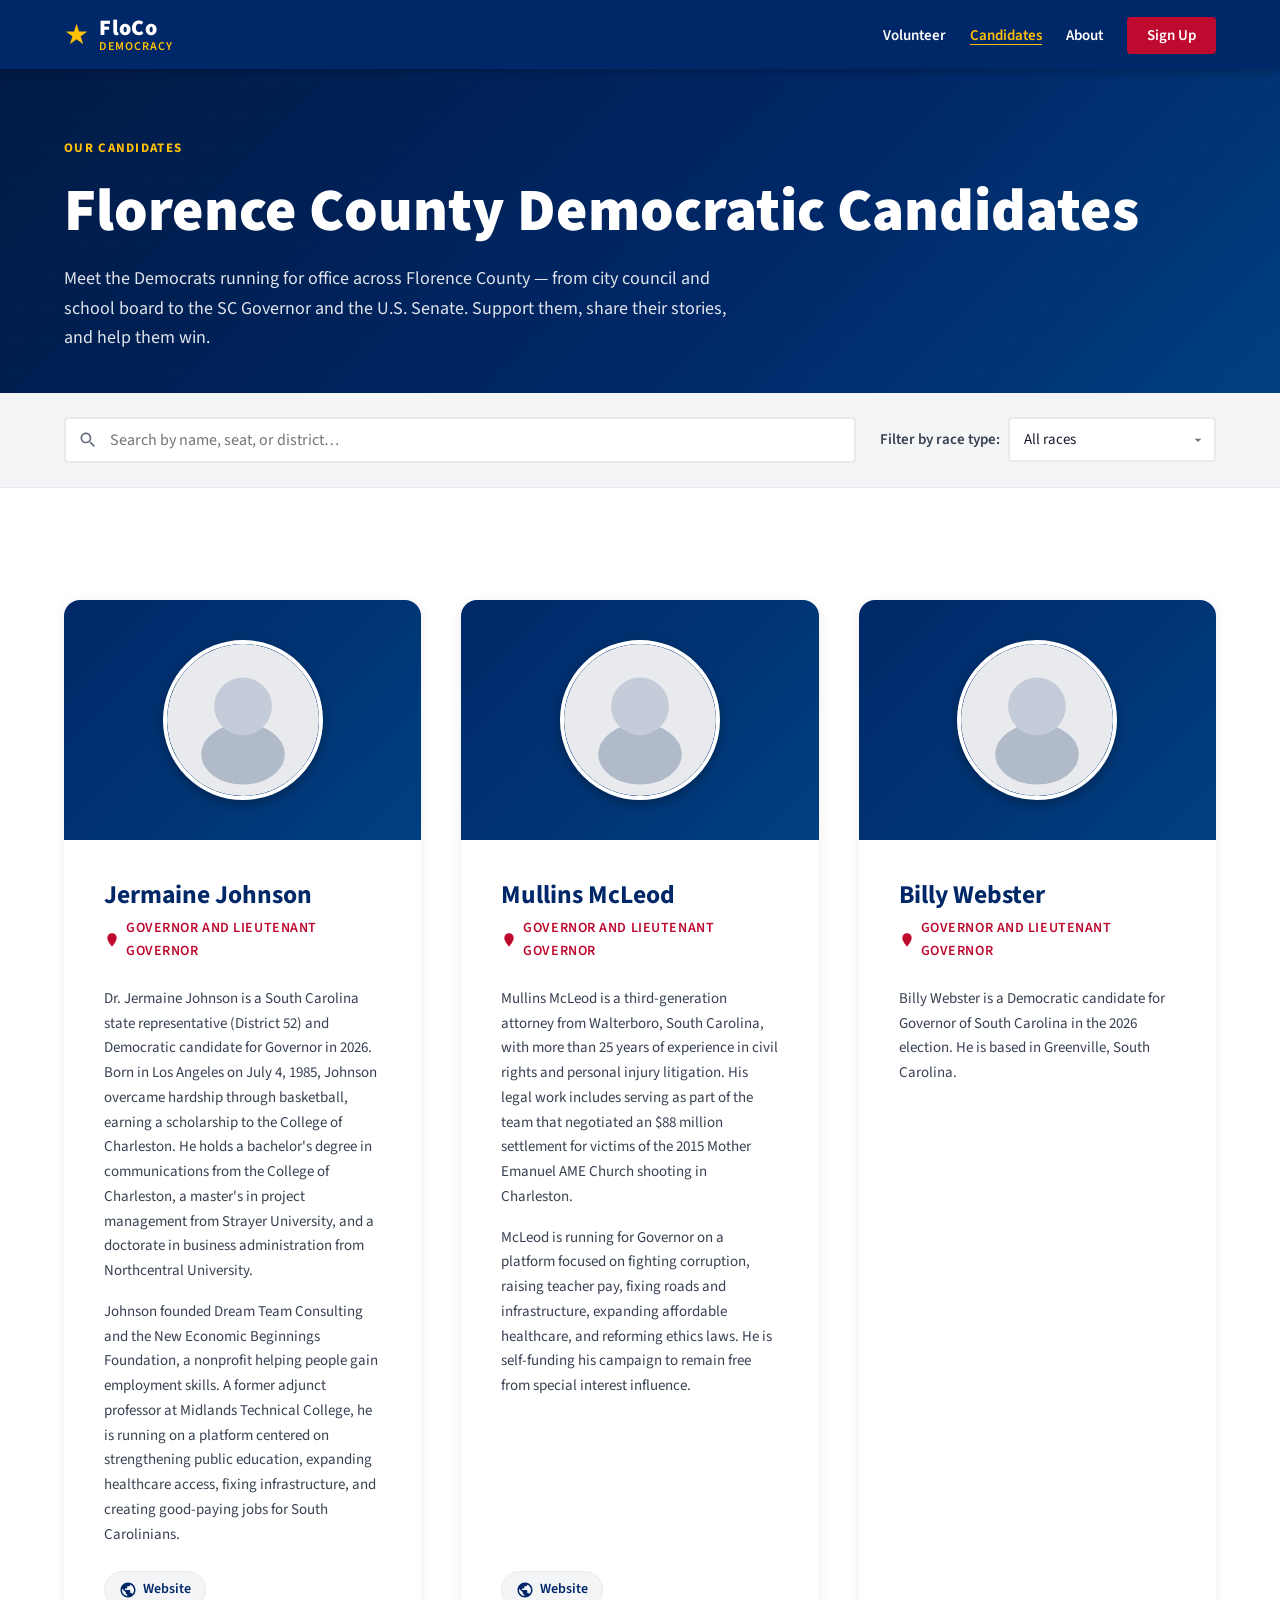
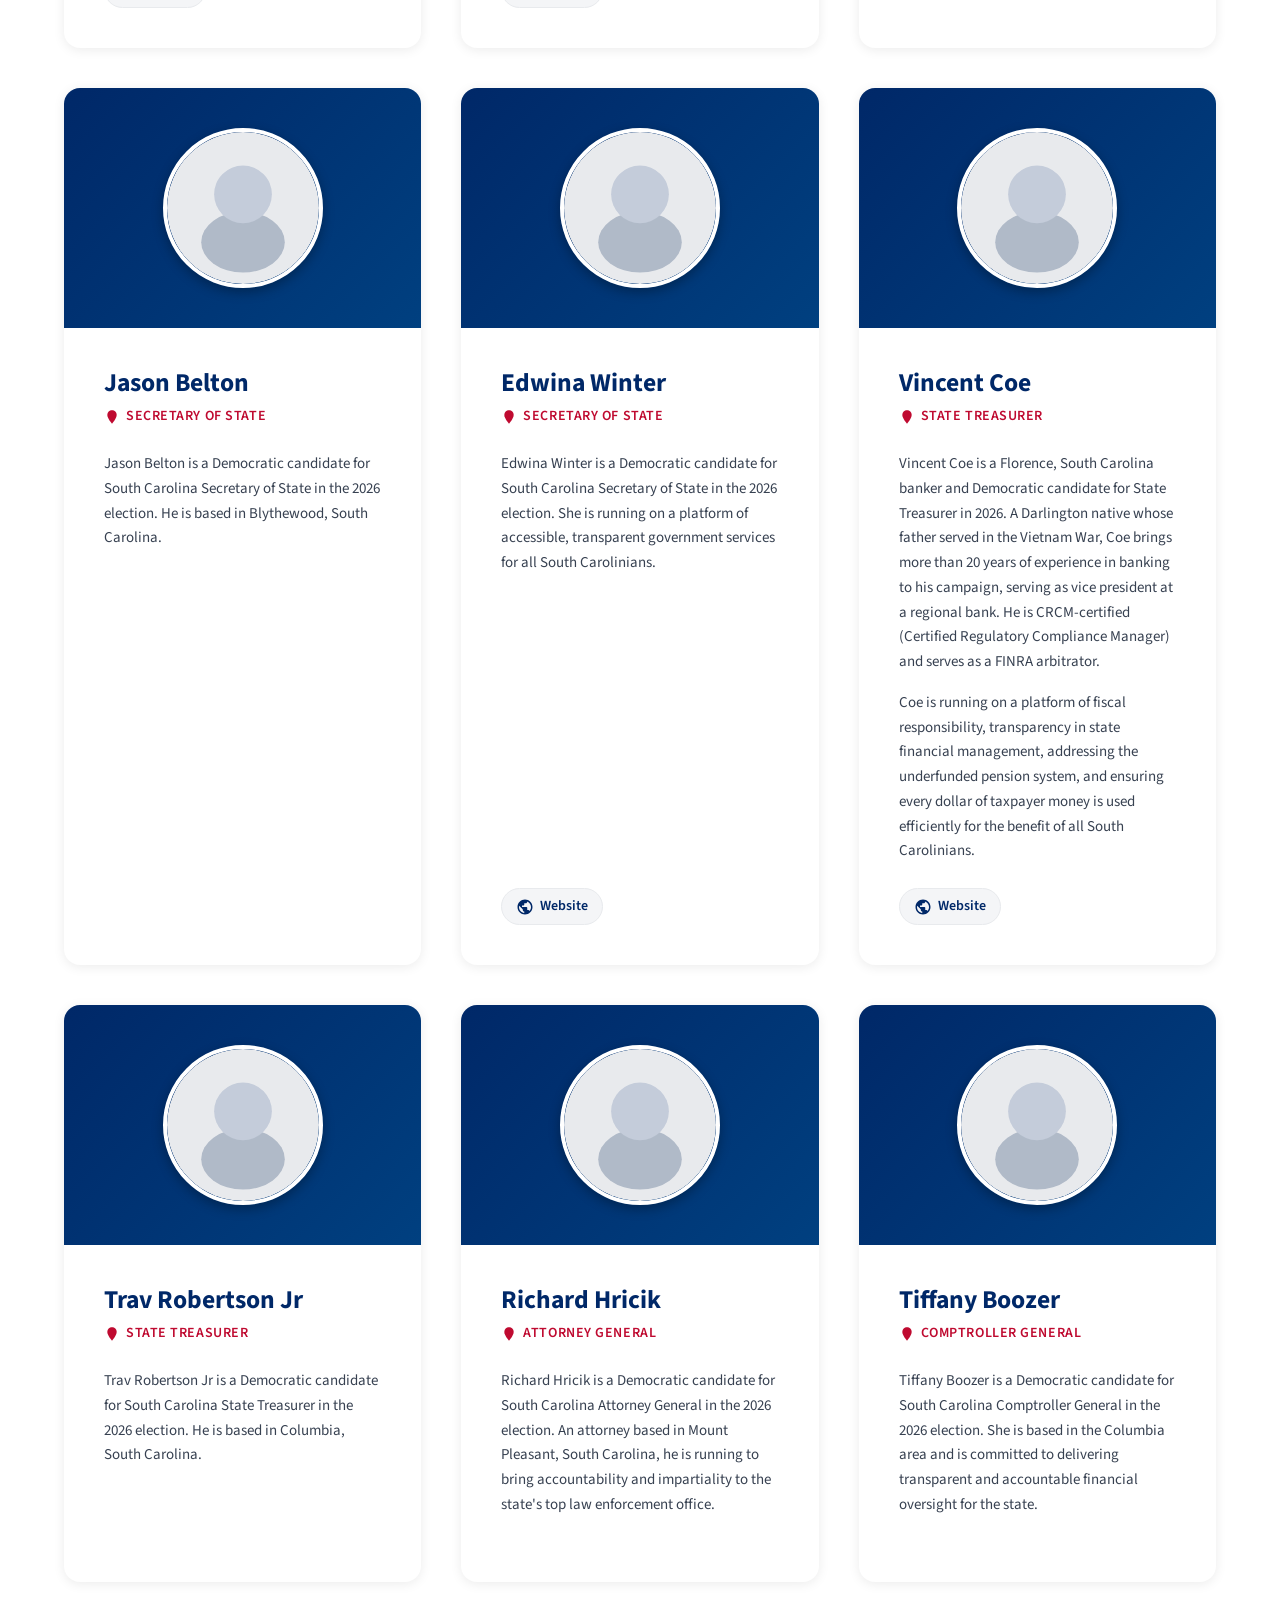
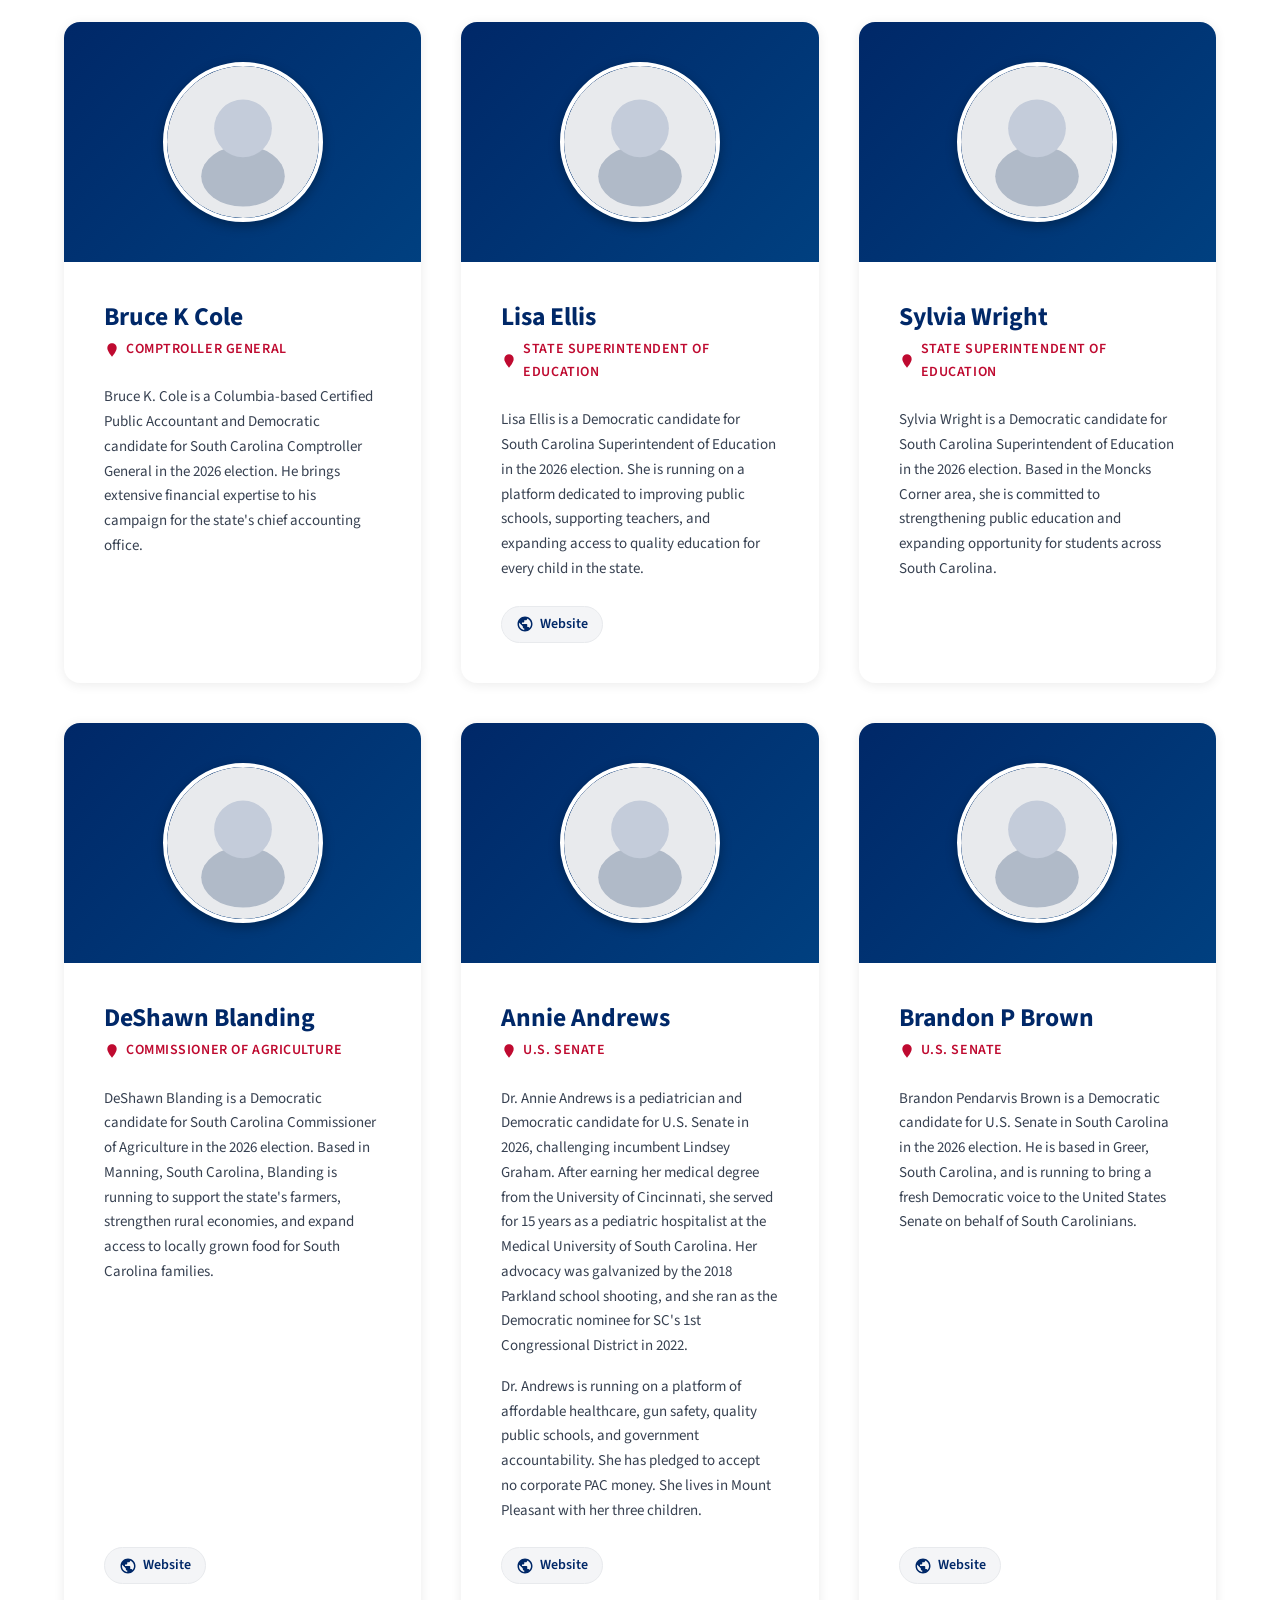
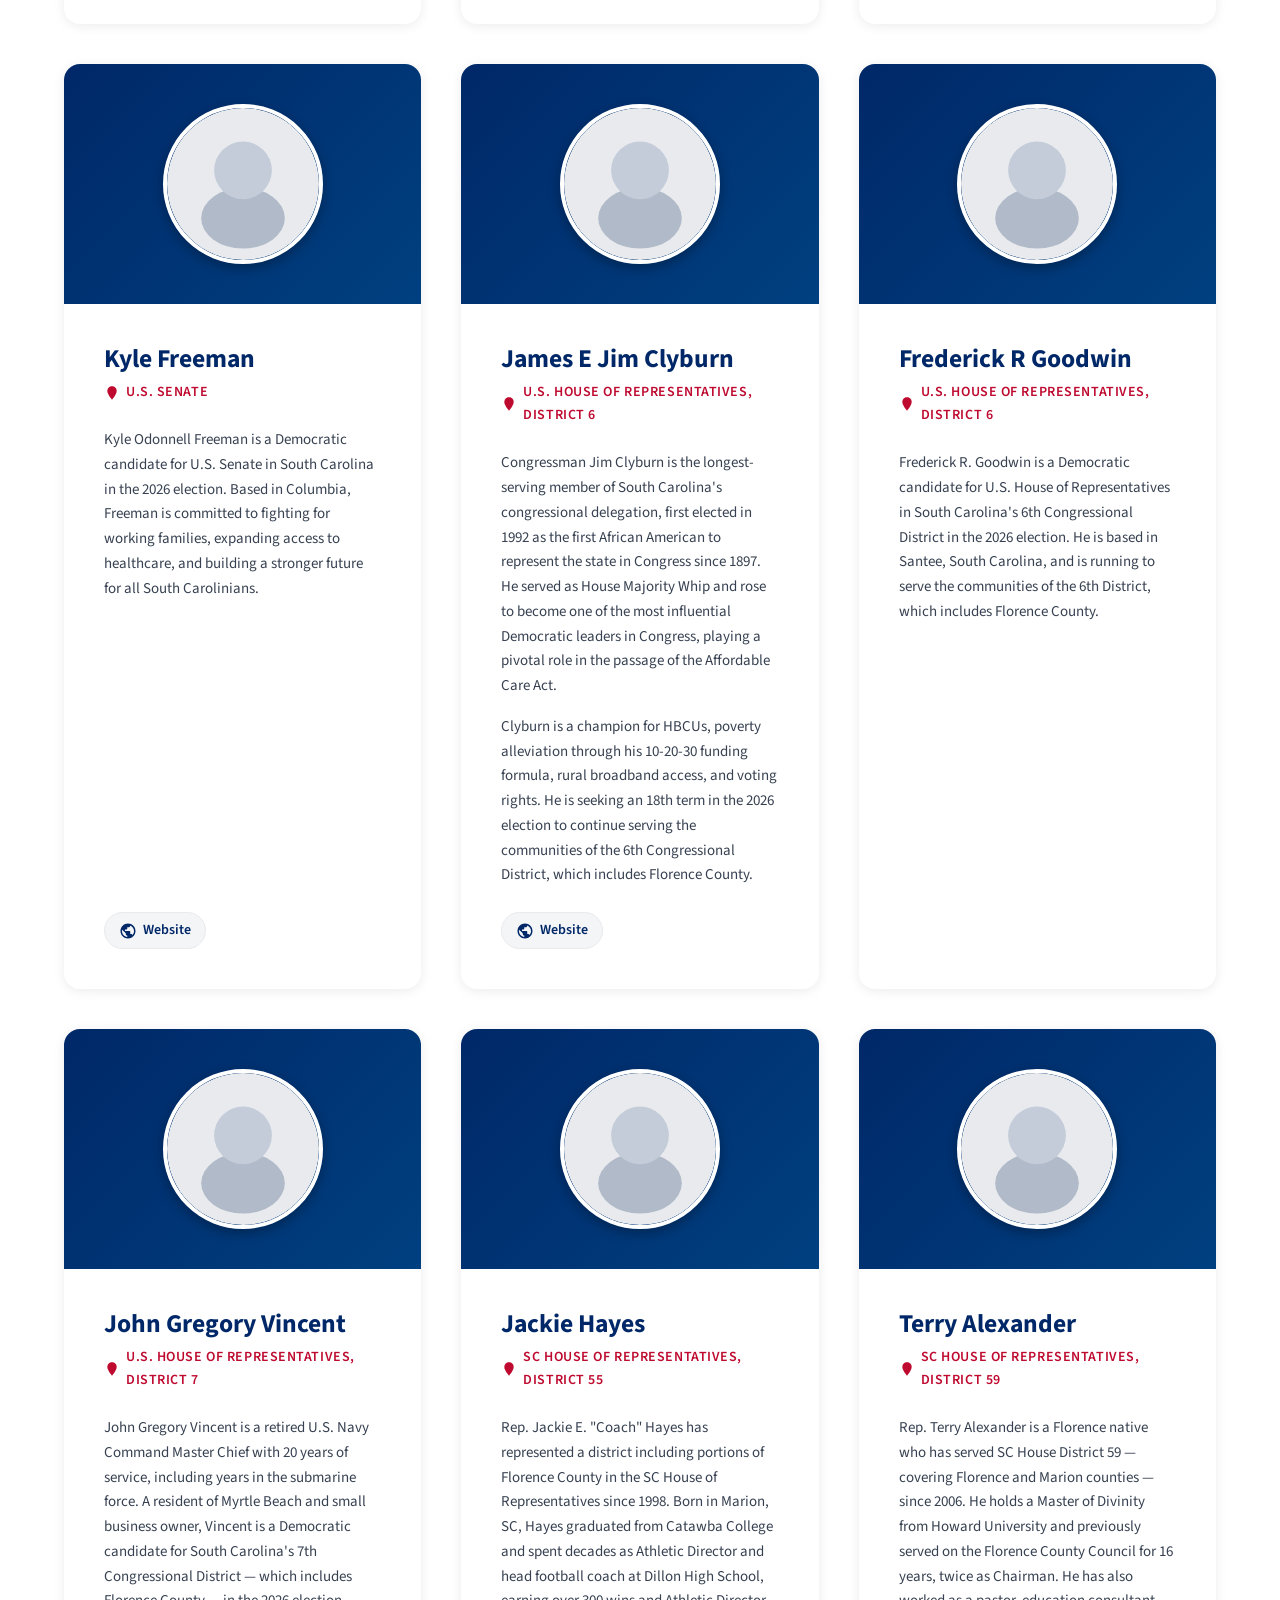
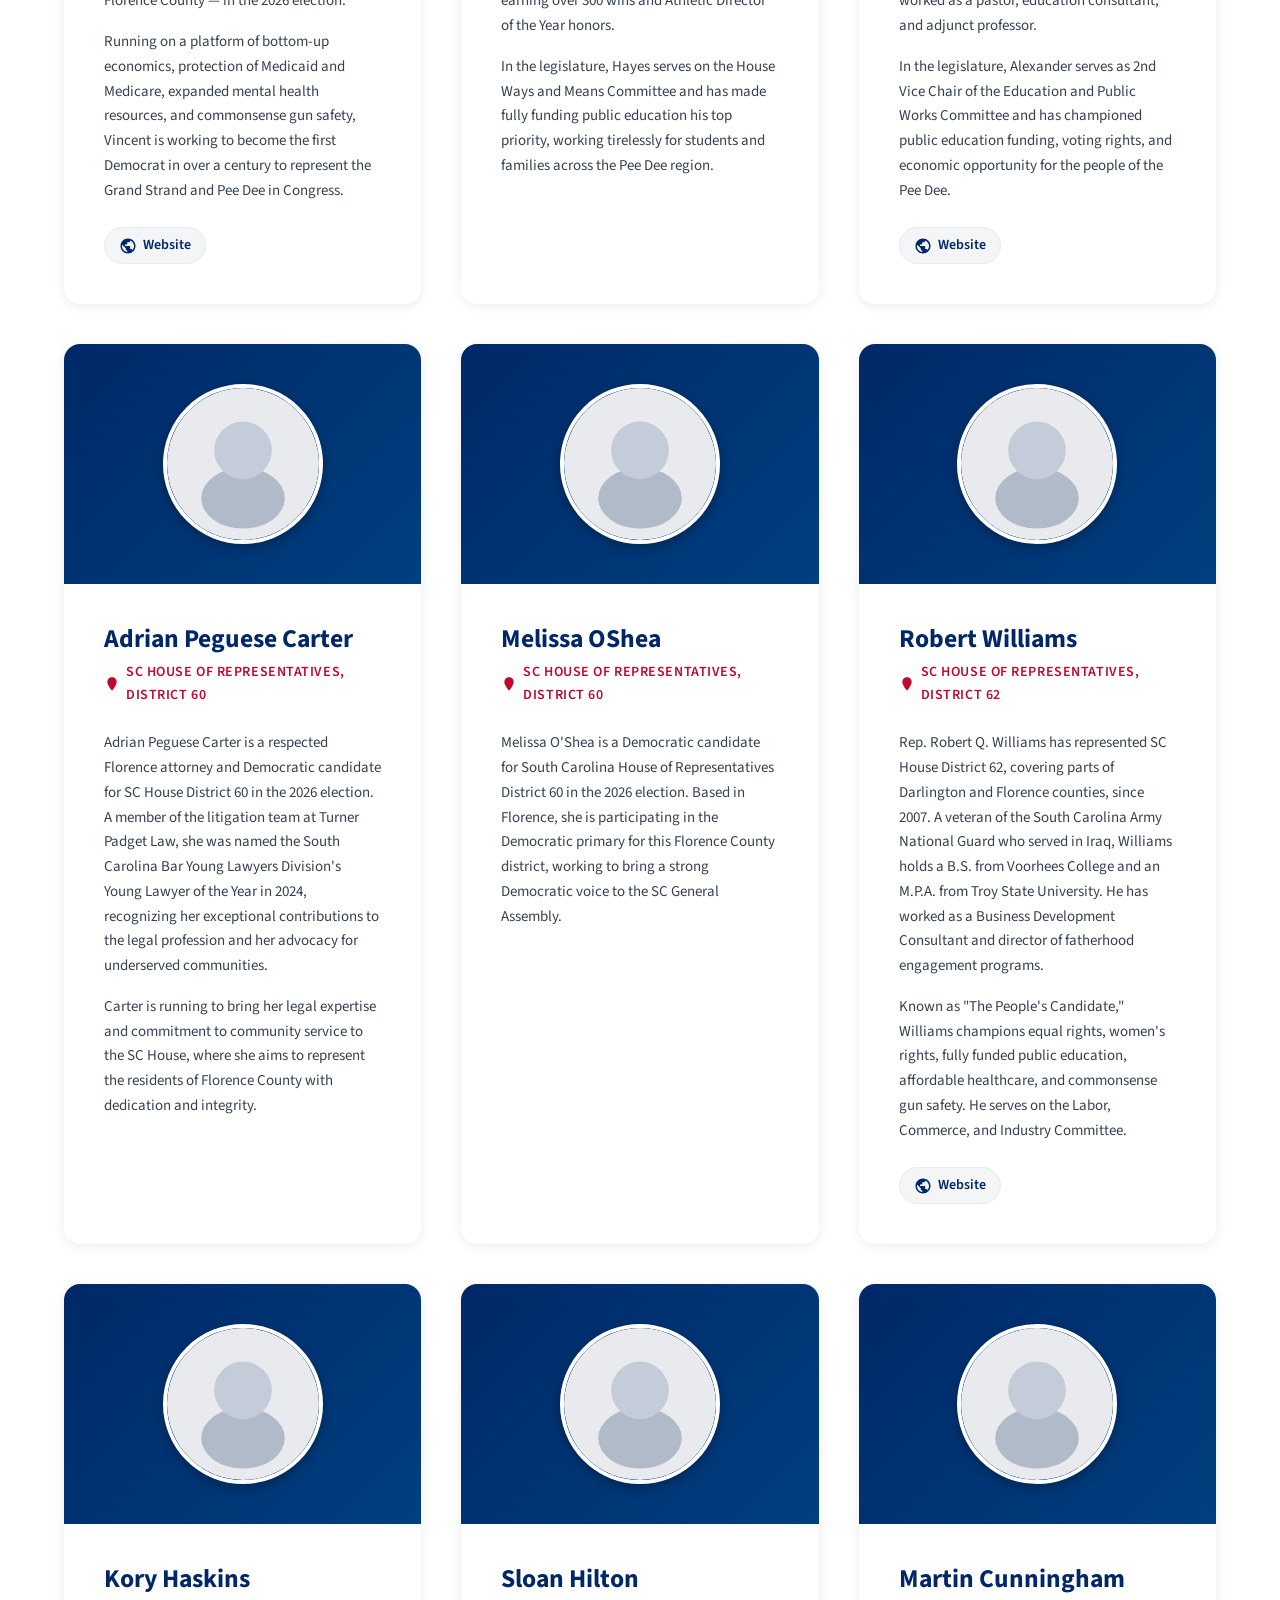
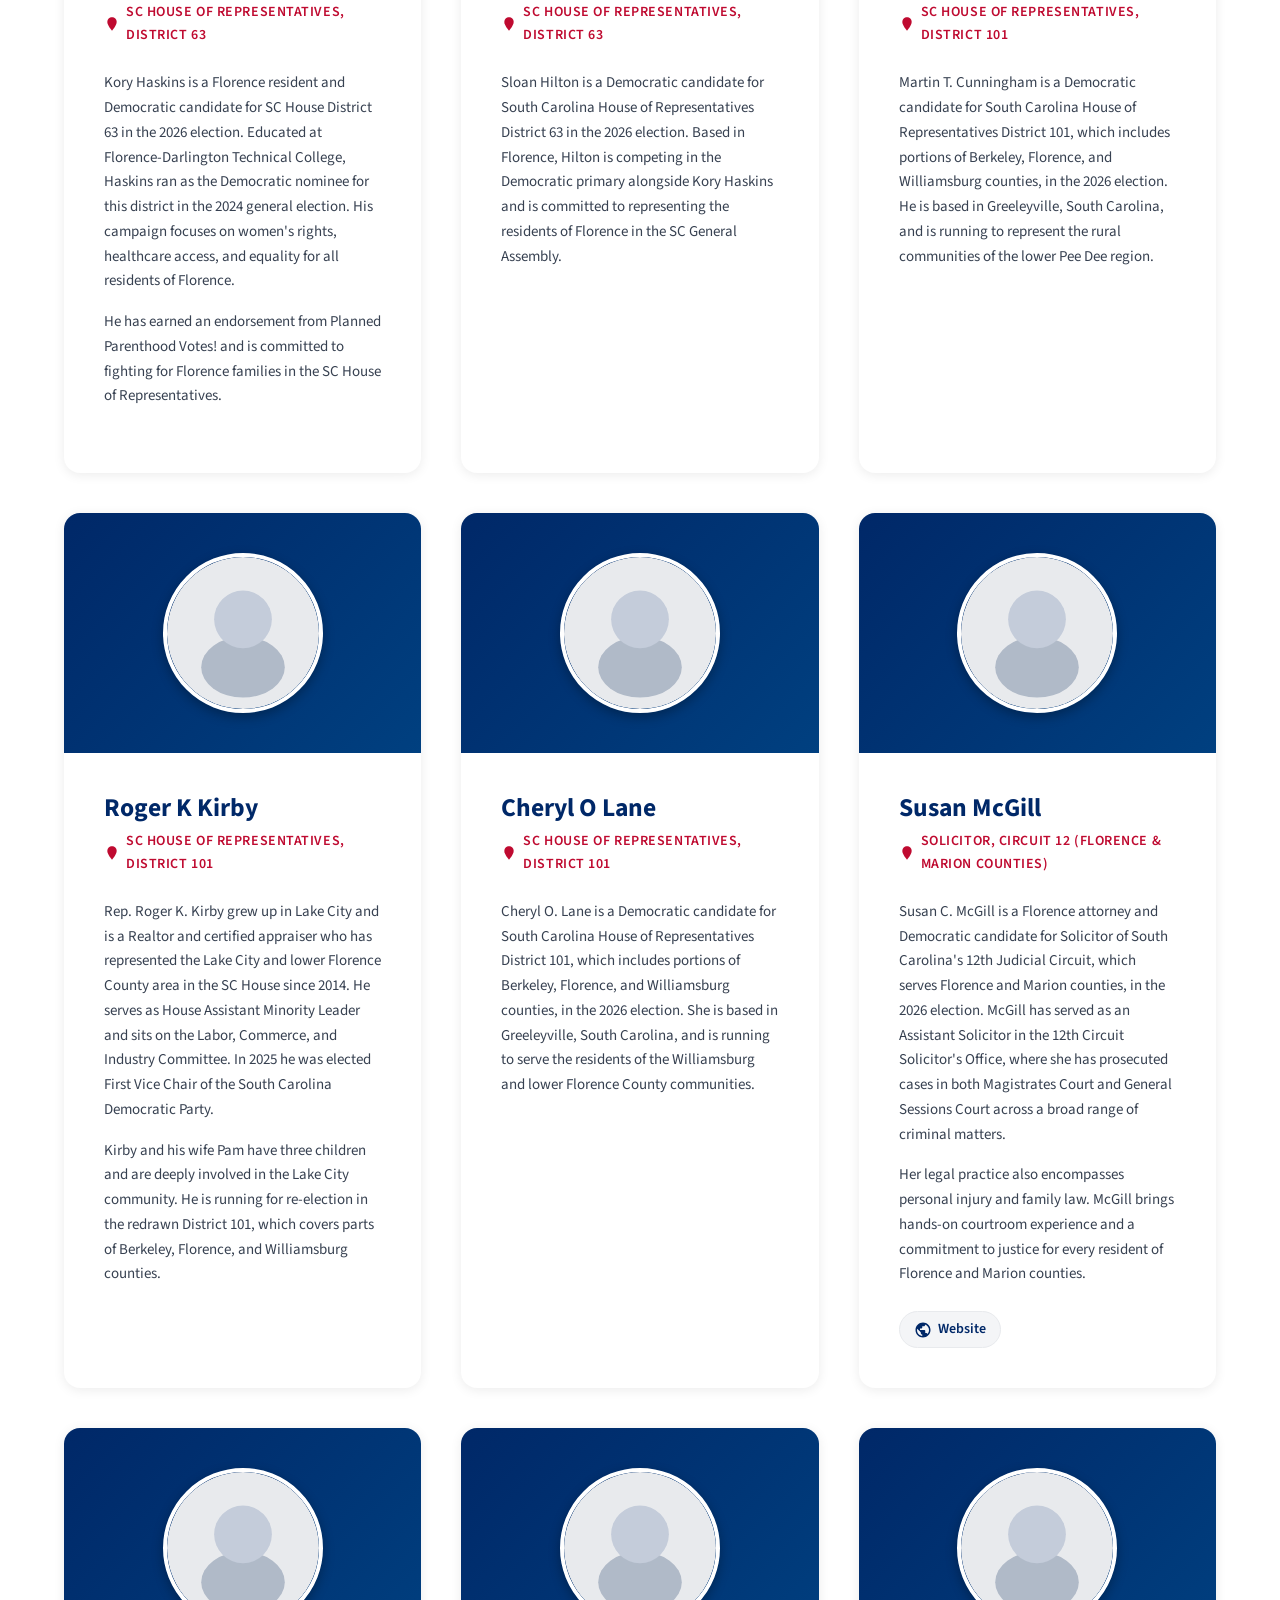
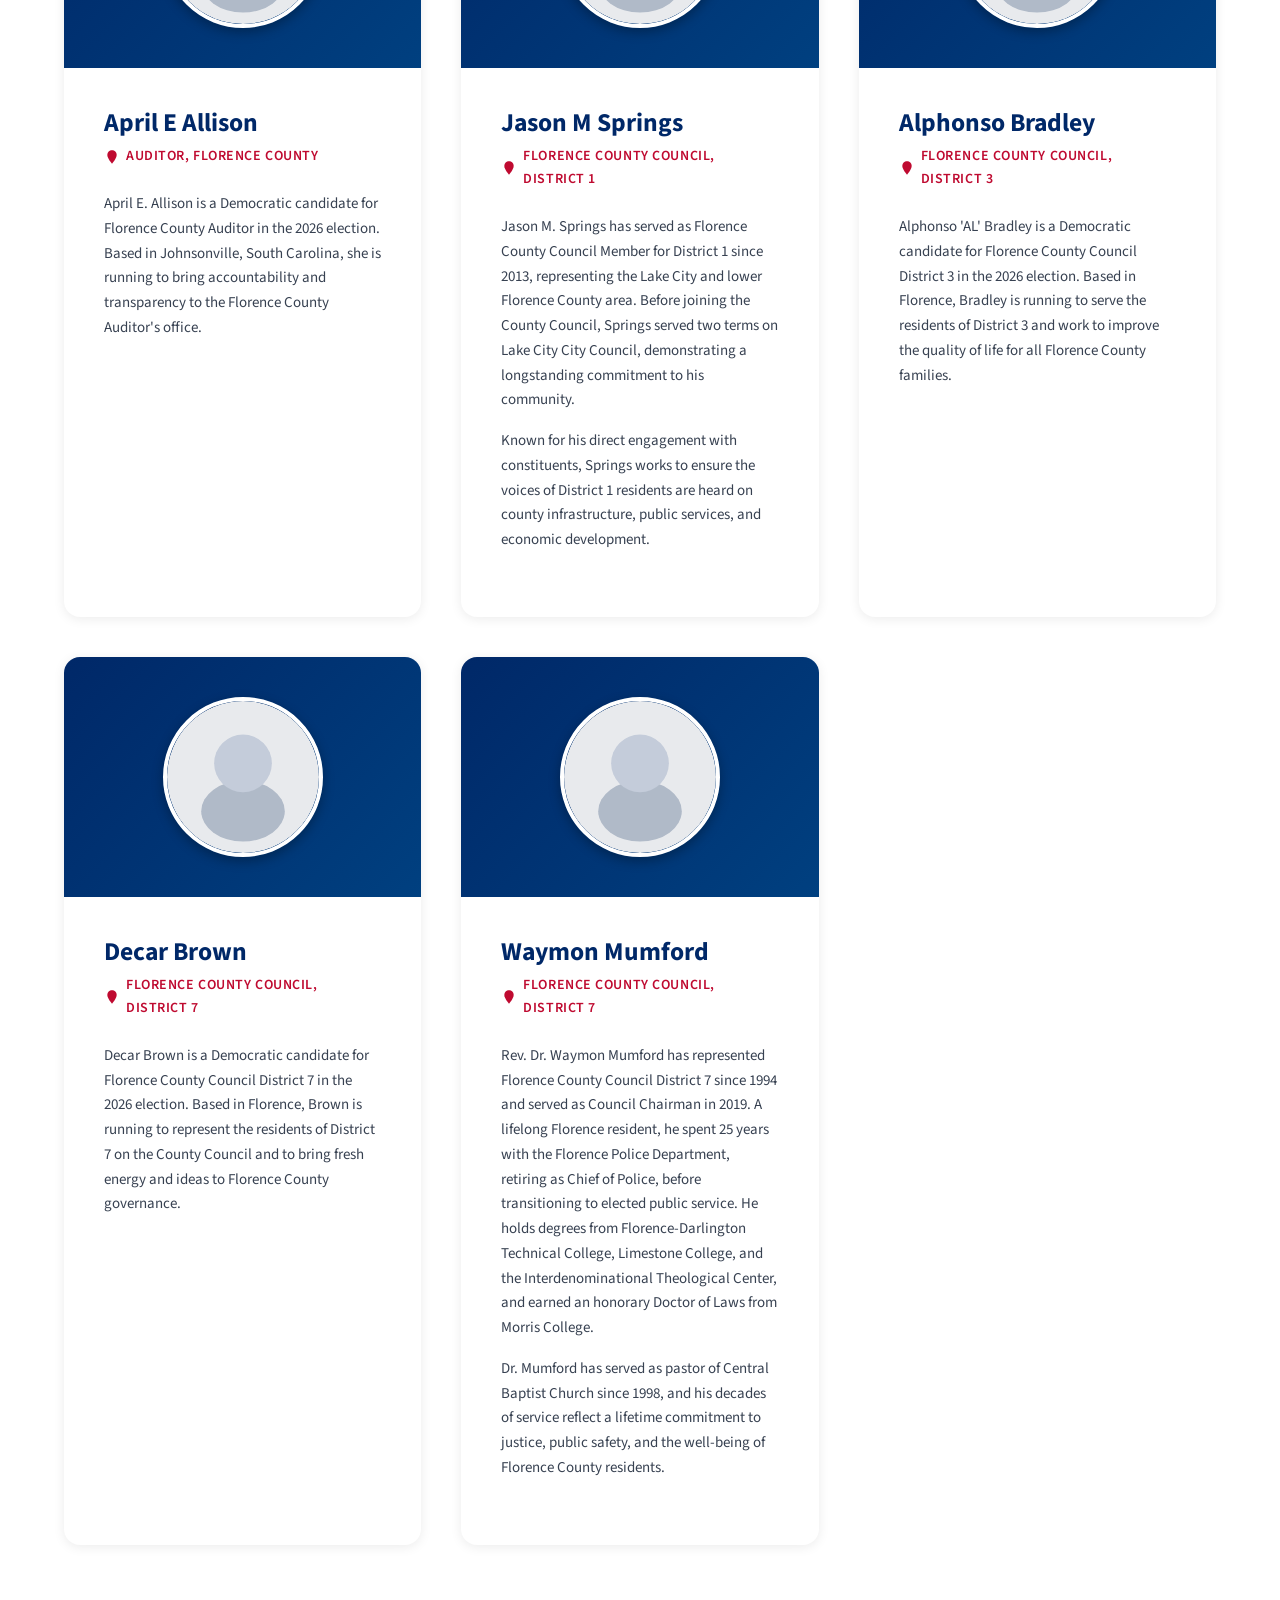
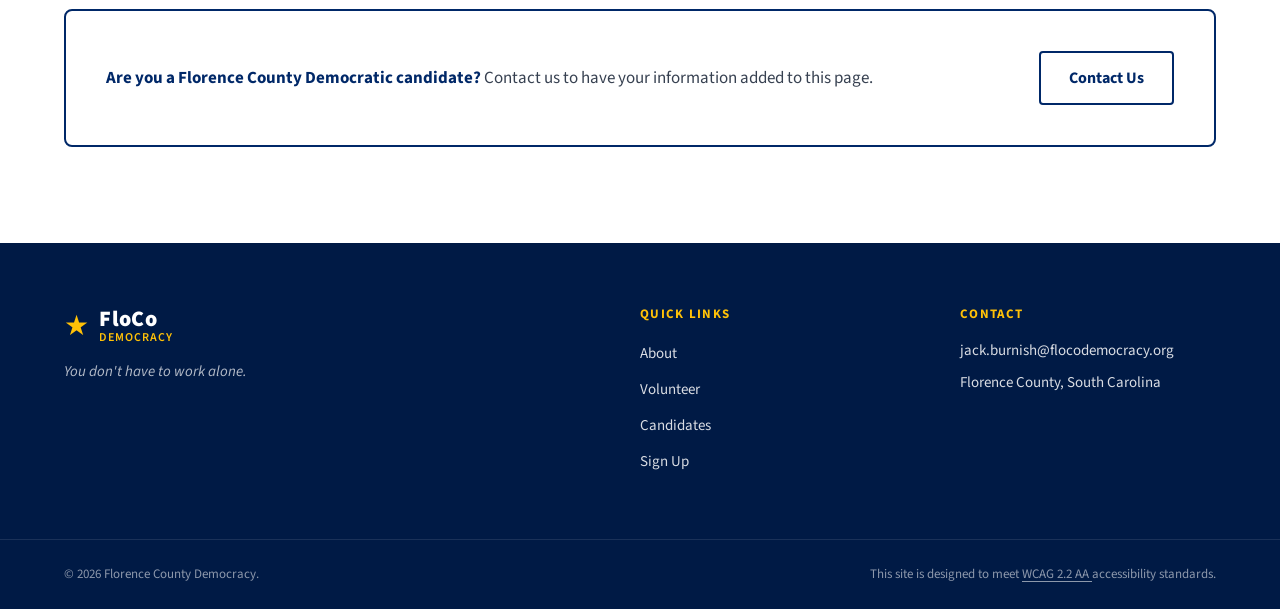
==== commit d4ca34c3: "Remove specific street address from Decar Brown candidate bio for privacy Agent-Logs-Url: https://gi" ====
--- a/candidates/index.html
+++ b/candidates/index.html
@@ -1405,7 +1405,7 @@
               </p>
               <div class="candidate-bio">
                 <p>
-                  Decar Brown is a Democratic candidate for Florence County Council District 7 in the 2026 election. Based in Florence at 505 N. Coit Street, Brown is running to represent the residents of District 7 on the County Council and to bring fresh energy and ideas to Florence County governance.
+                  Decar Brown is a Democratic candidate for Florence County Council District 7 in the 2026 election. Based in Florence, Brown is running to represent the residents of District 7 on the County Council and to bring fresh energy and ideas to Florence County governance.
                 </p>
               </div>
             </div>
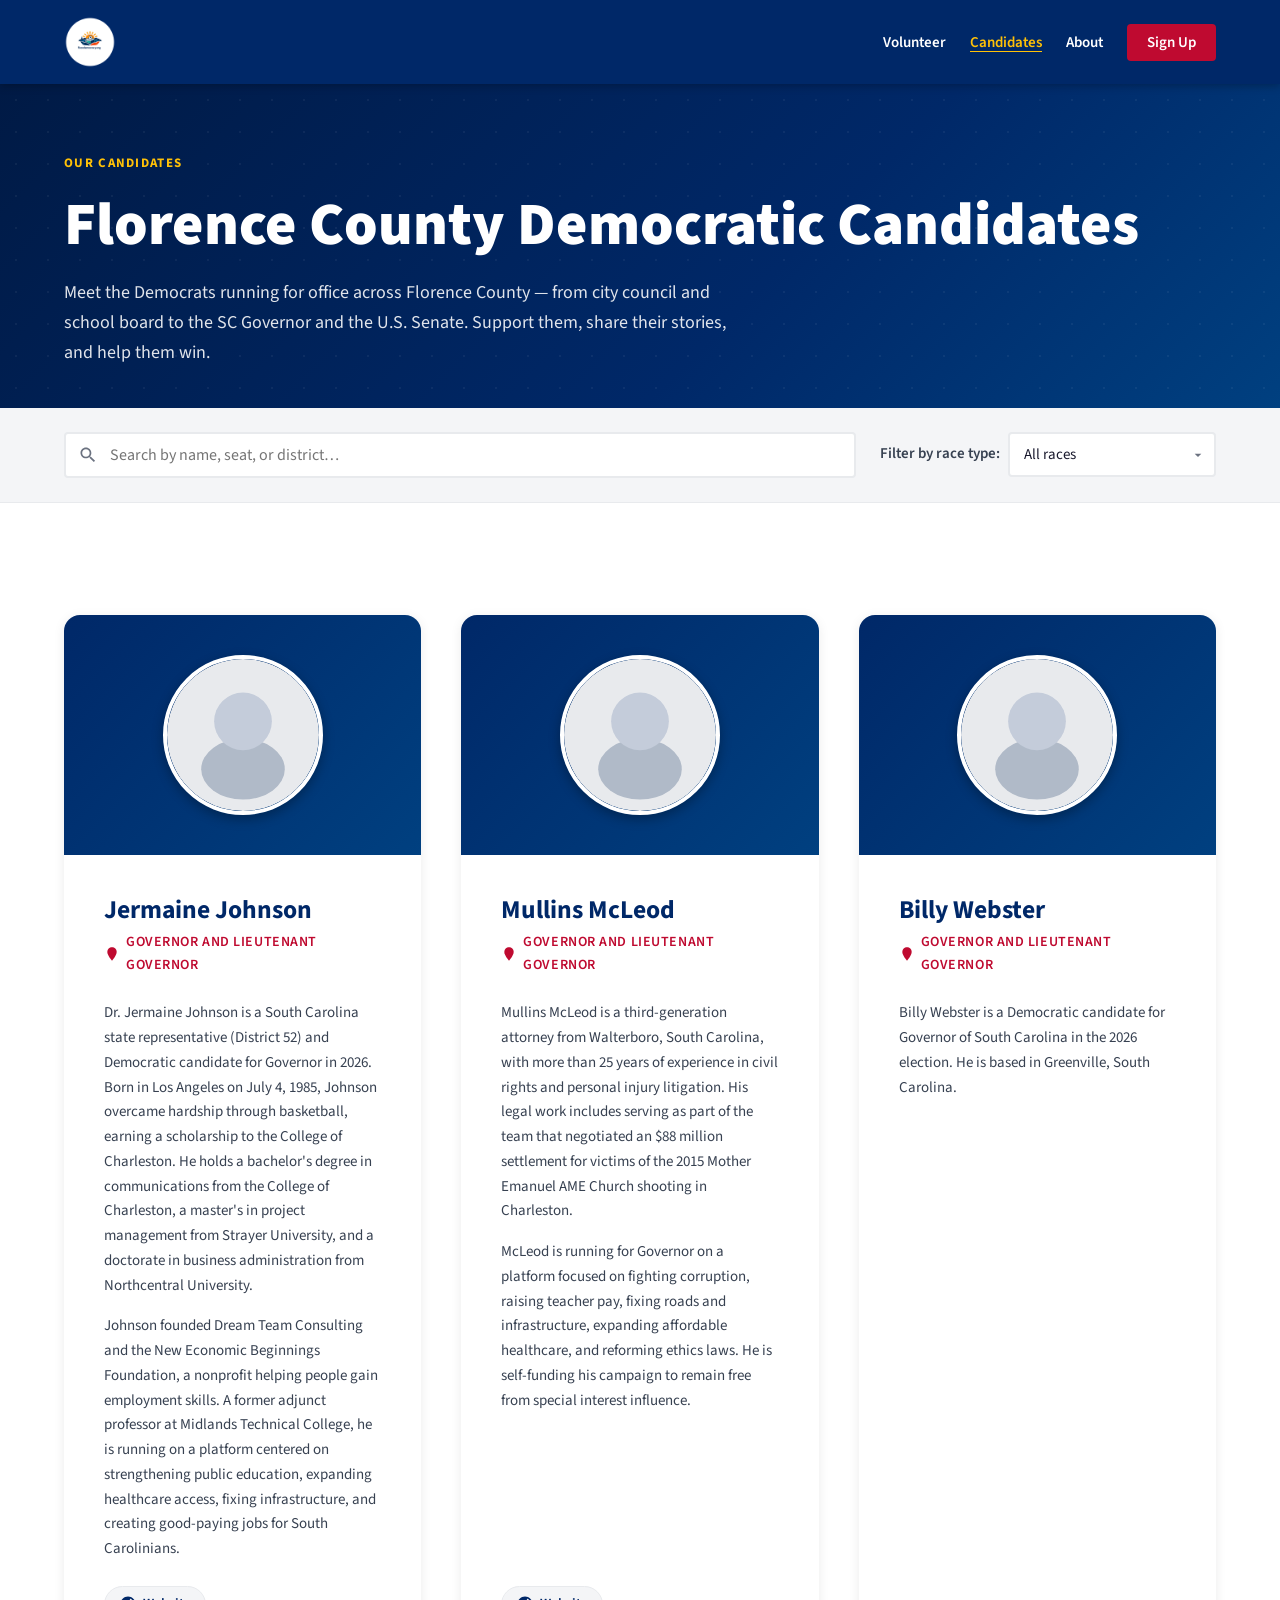
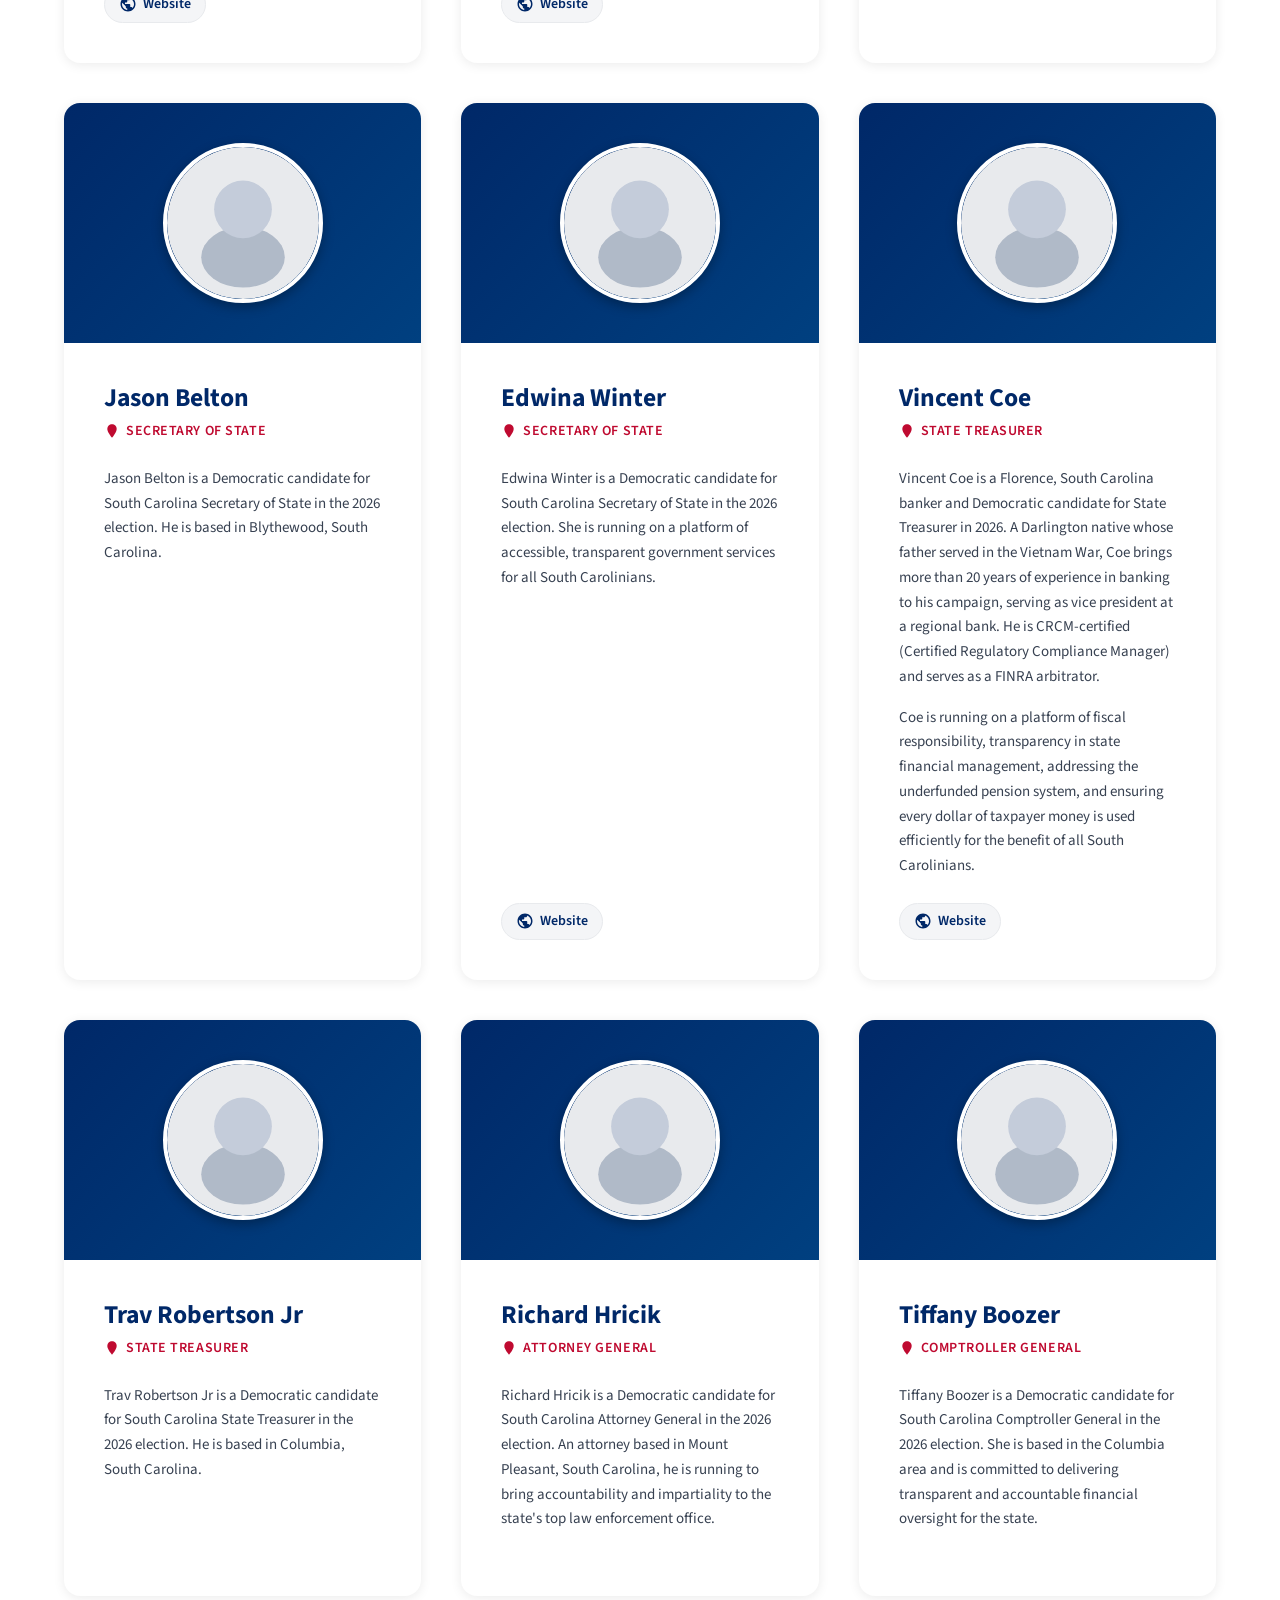
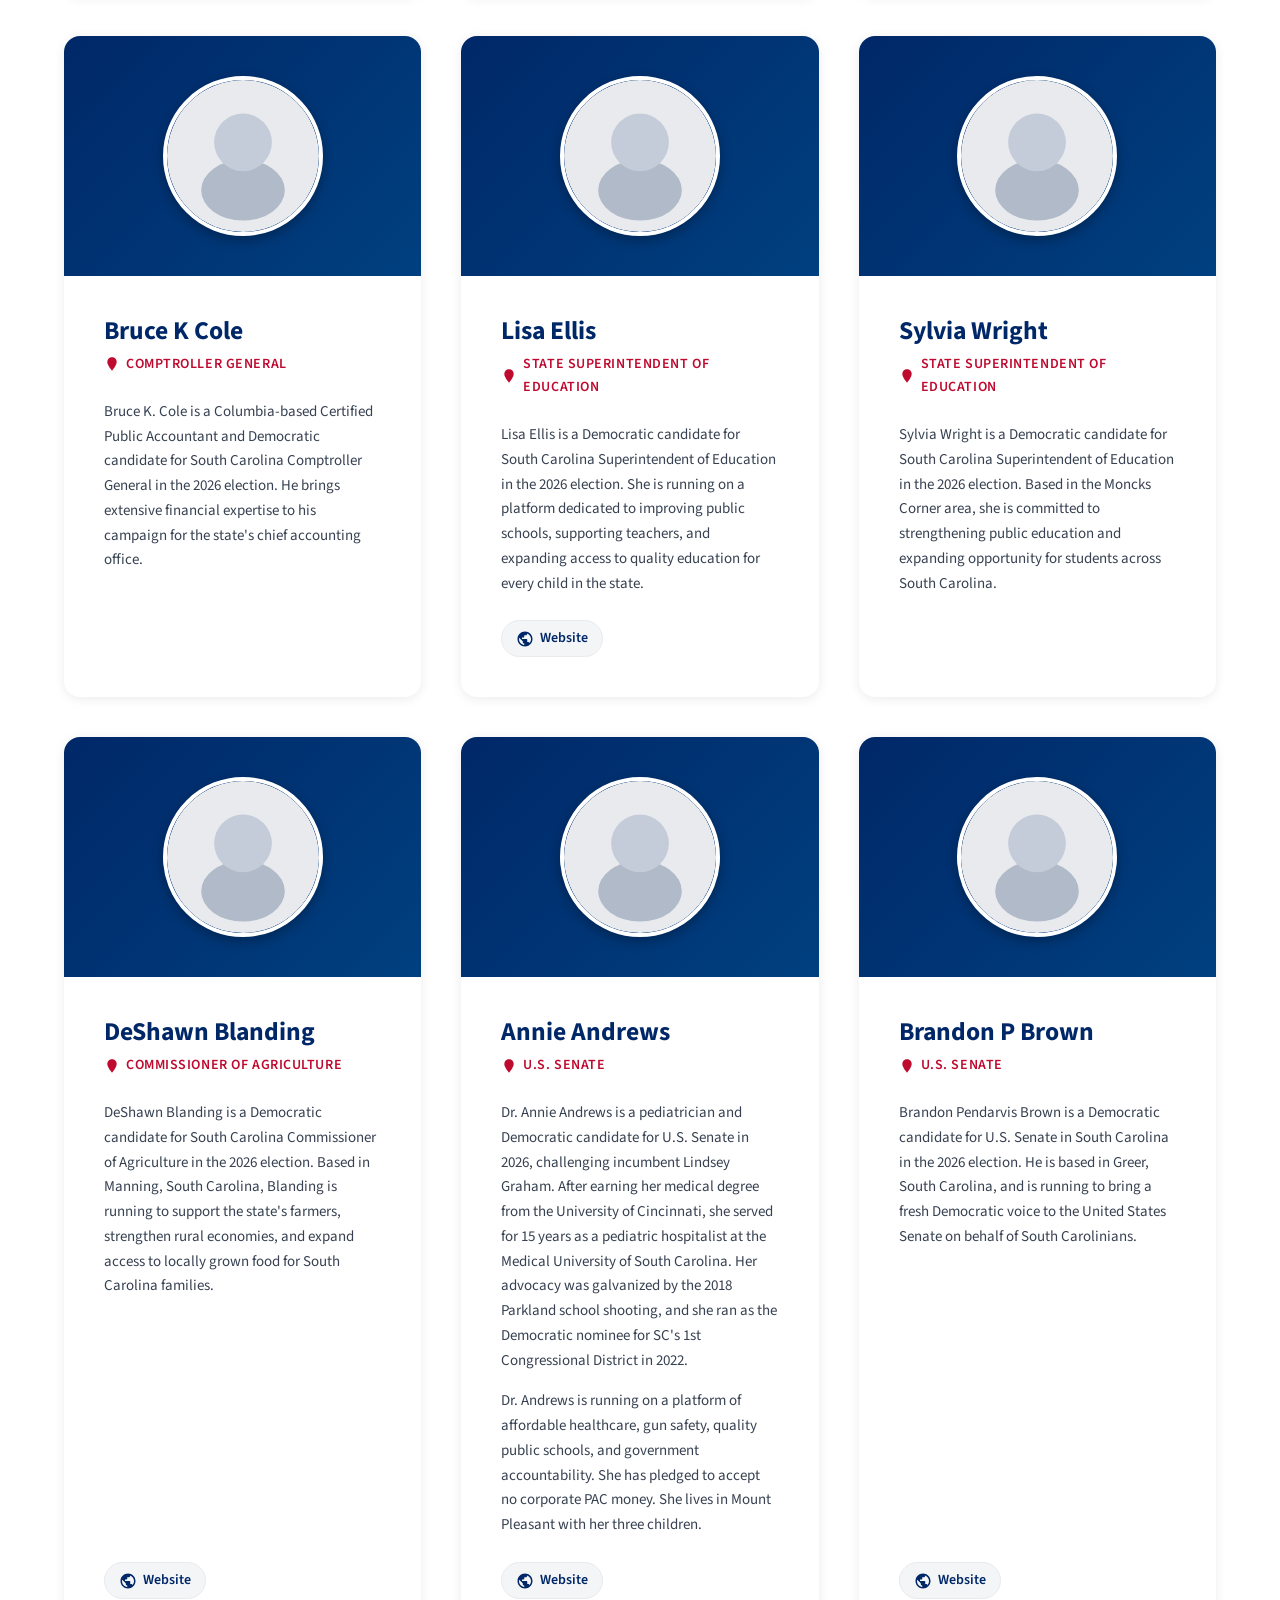
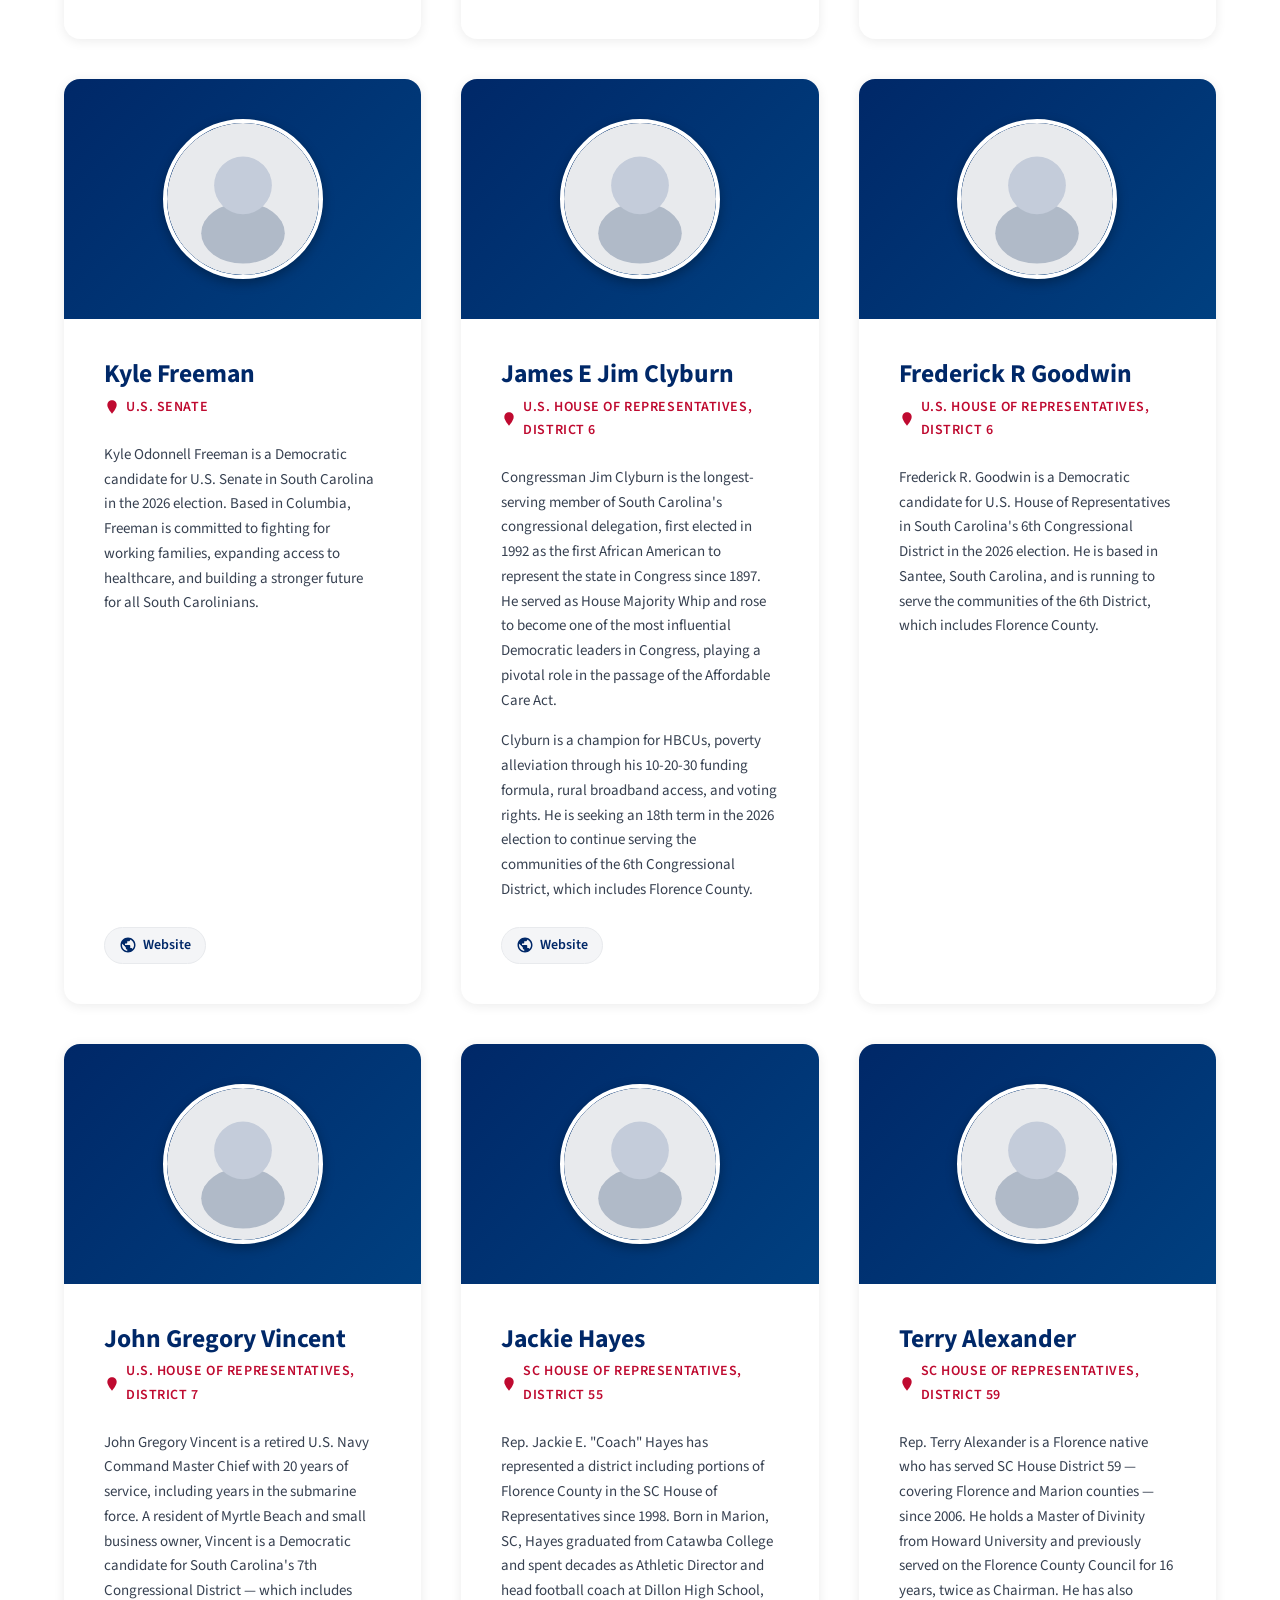
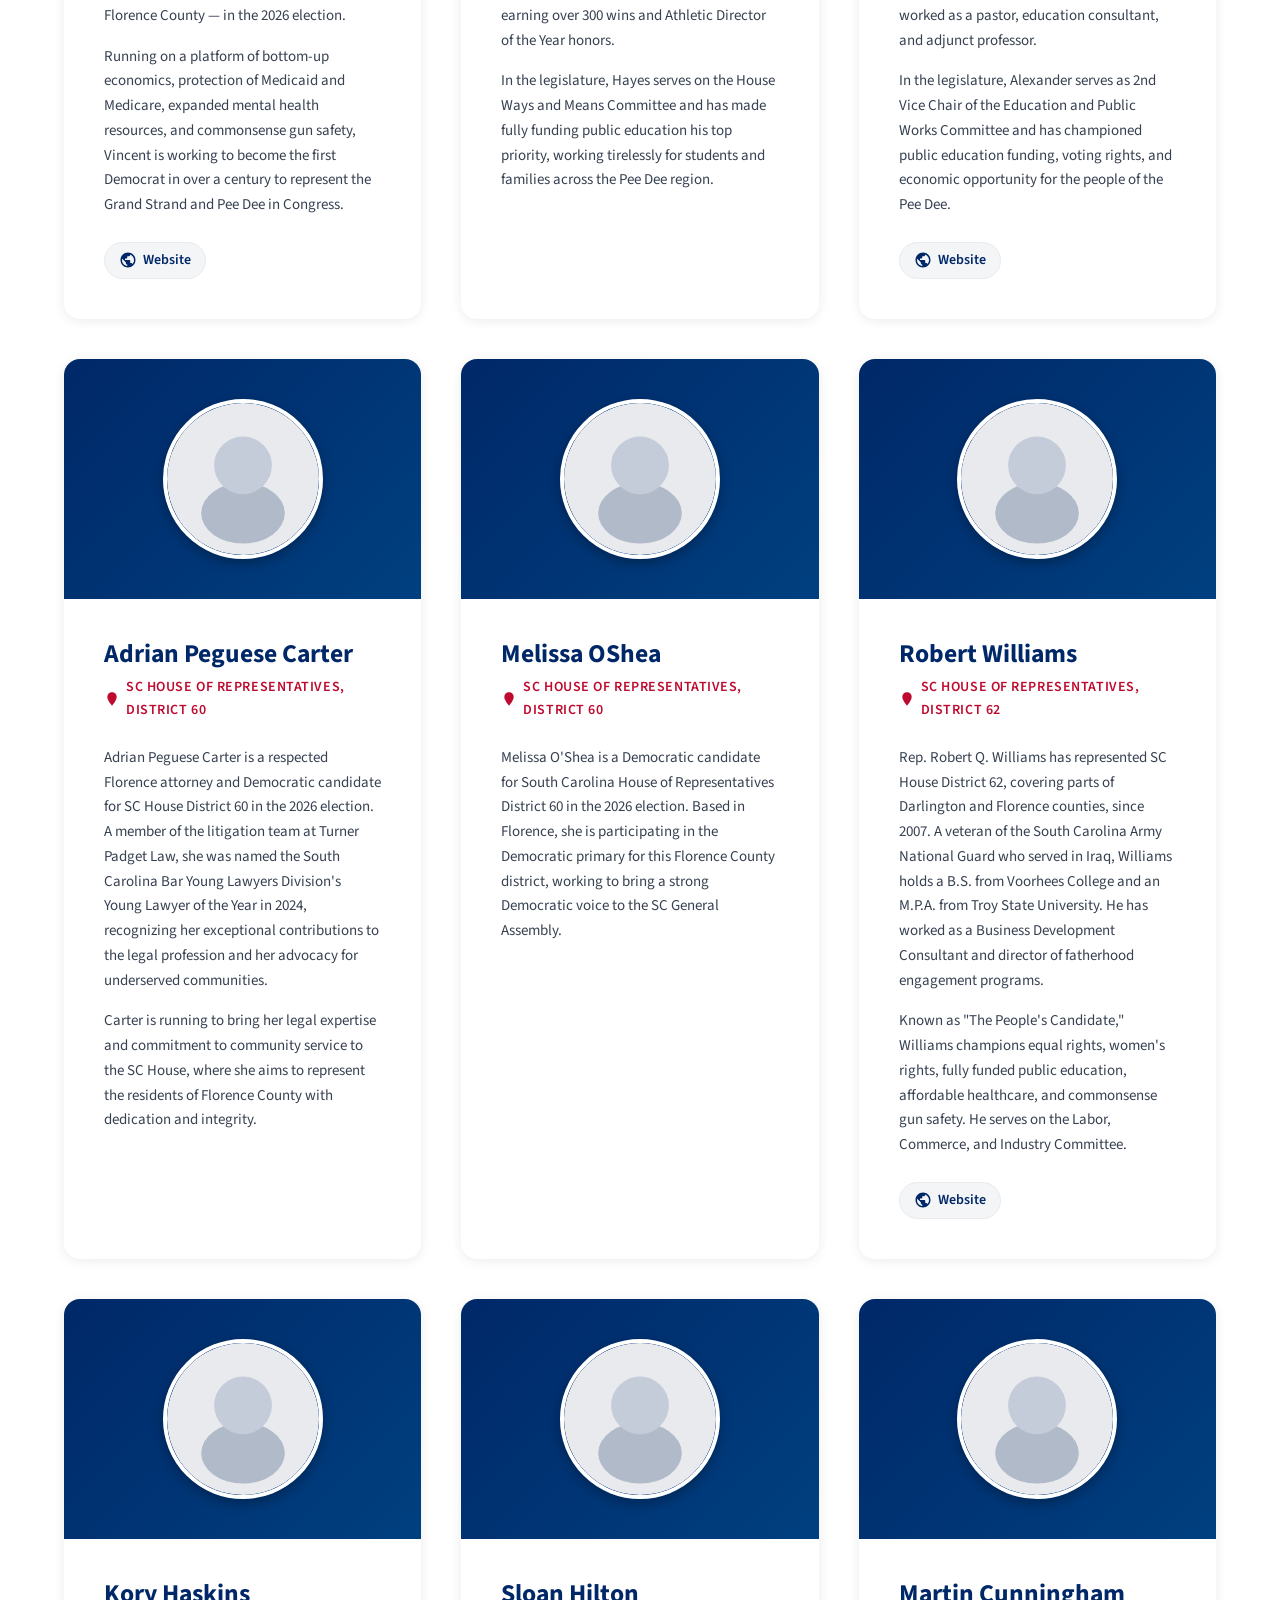
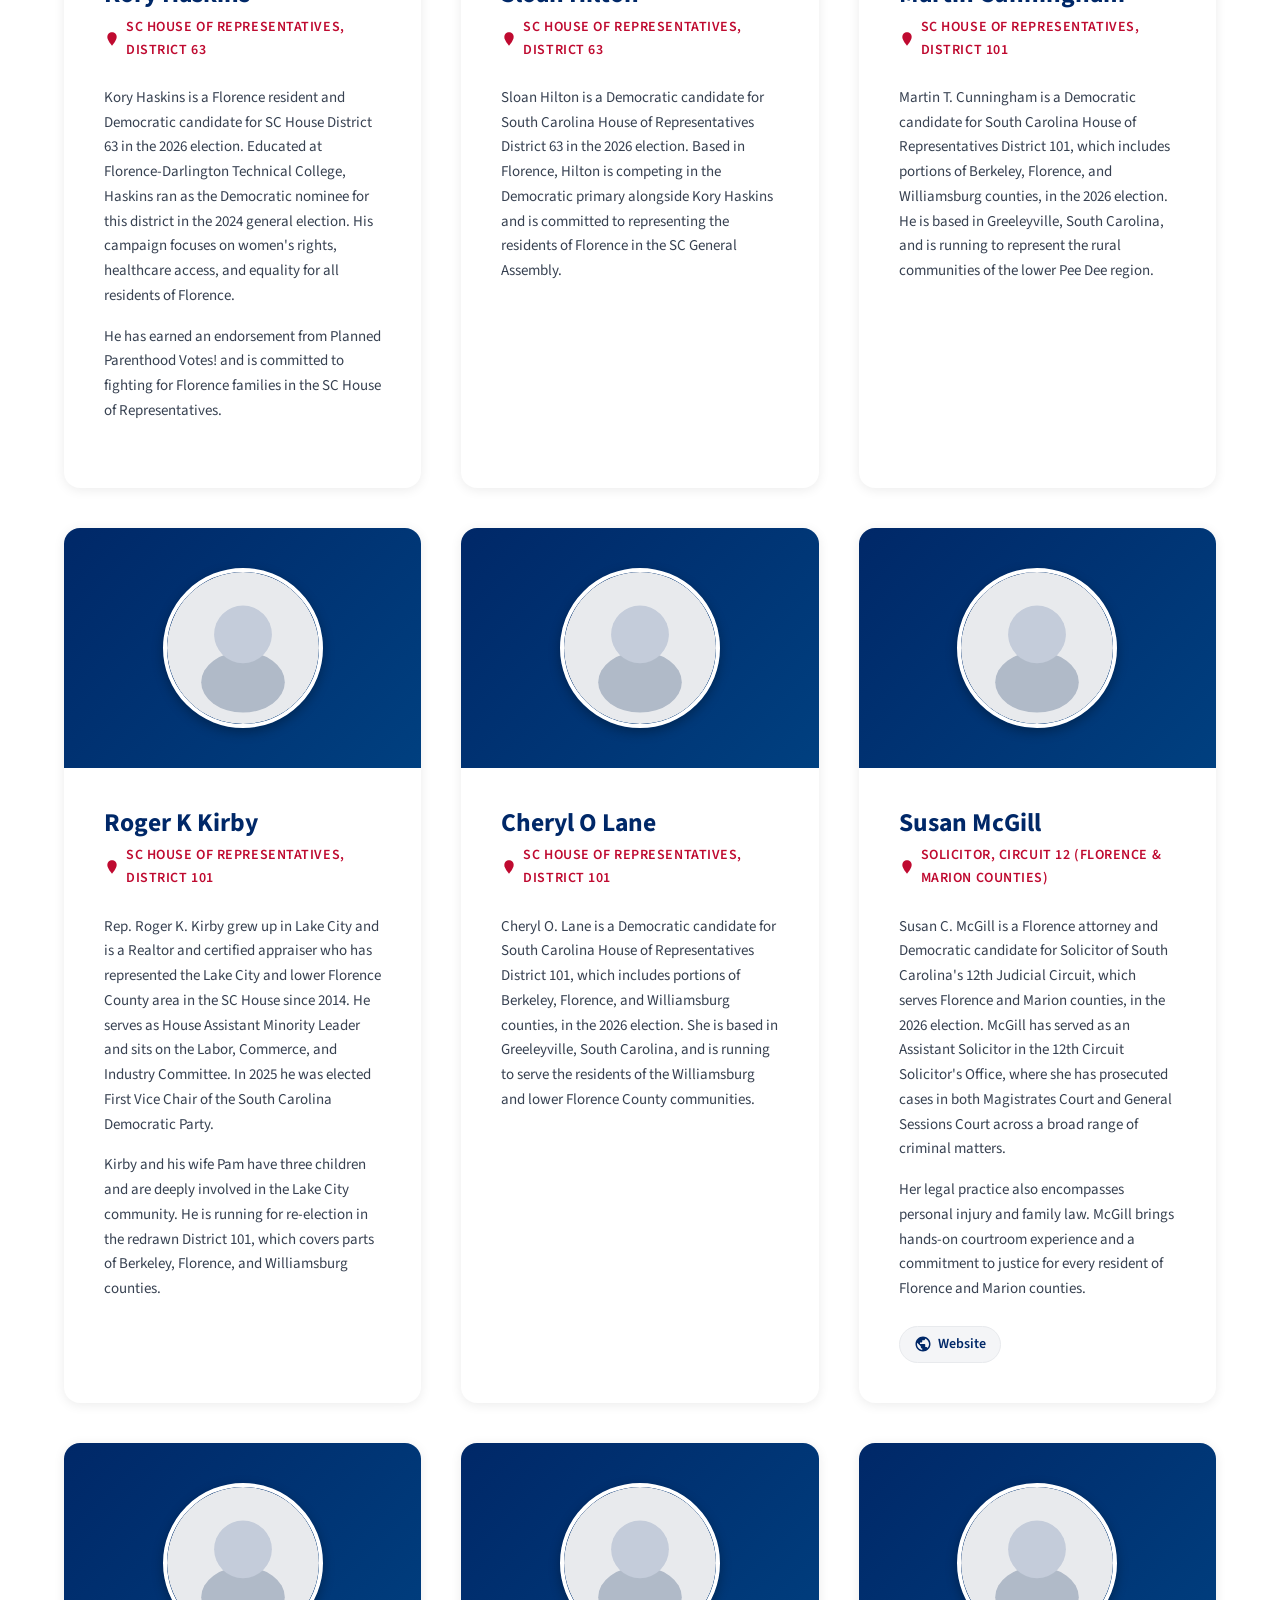
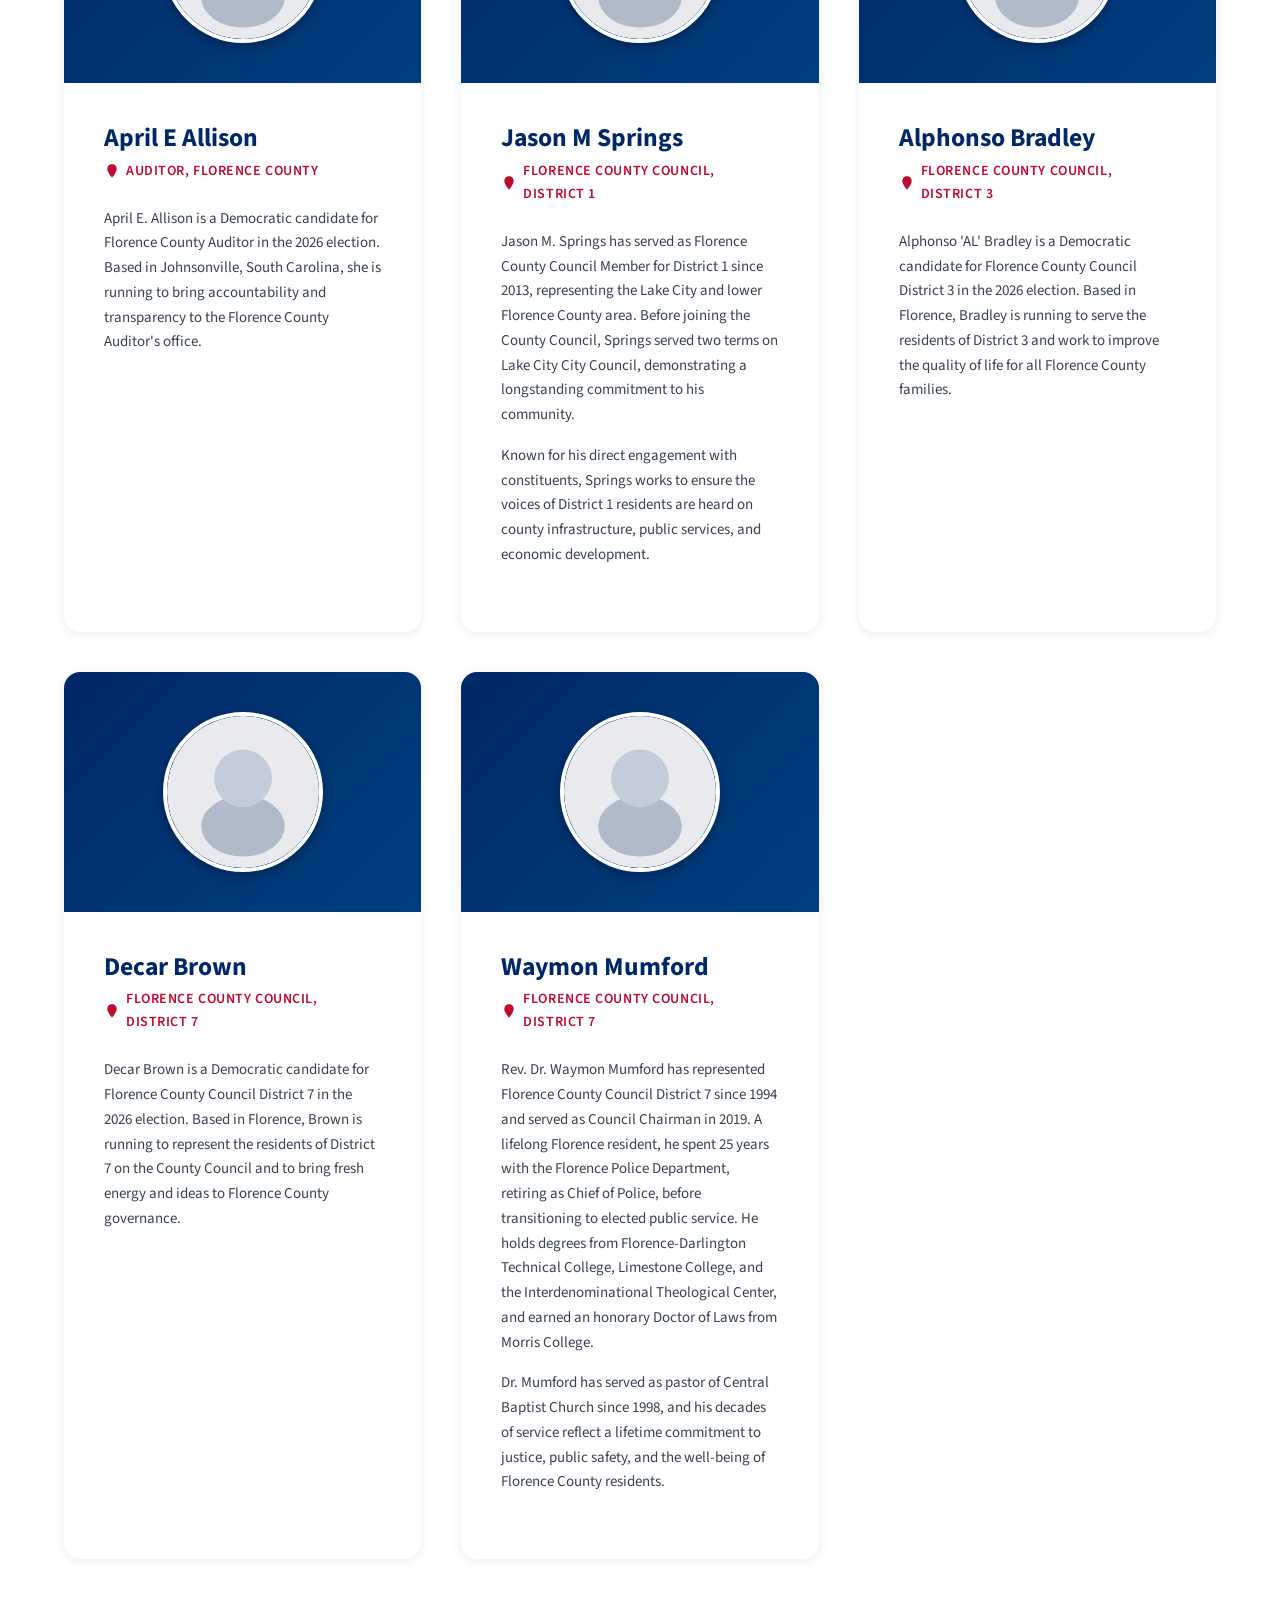
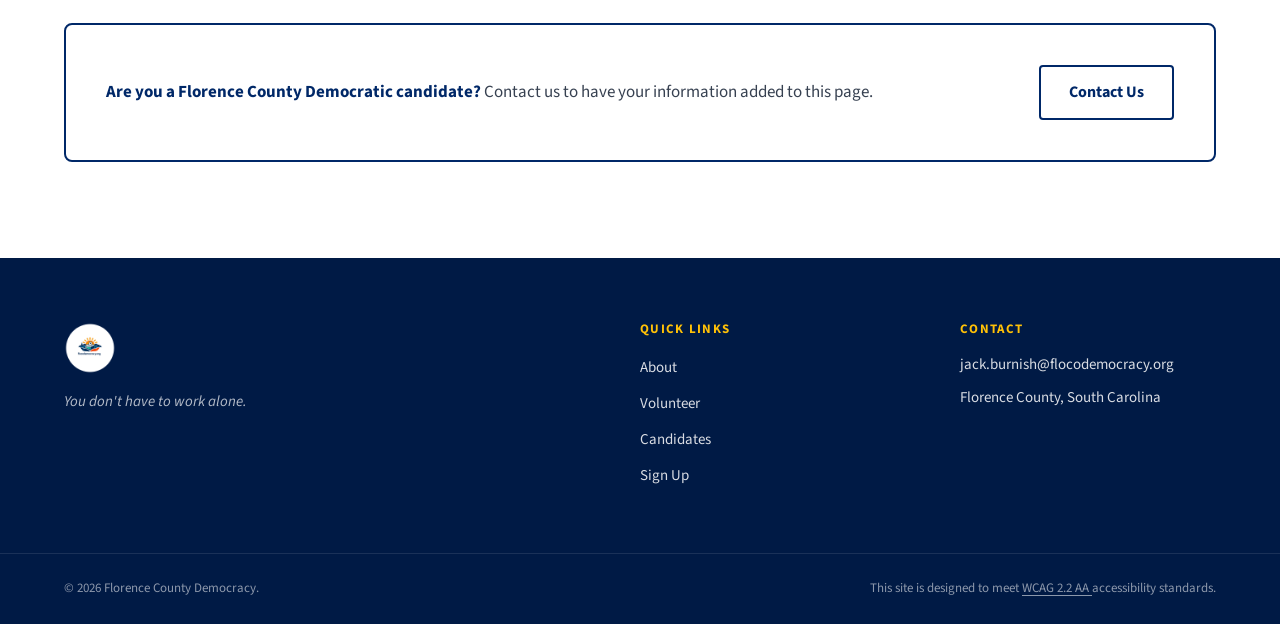
==== commit e2d26a64: "Replace logo with new brand mark; add light/dark variants and regenerate all assets Agent-Logs-Url: " ====
--- a/candidates/index.html
+++ b/candidates/index.html
@@ -5,6 +5,30 @@
   <meta name="viewport" content="width=device-width, initial-scale=1.0" />
   <meta name="description" content="Meet the Florence County Democratic candidates running for office in Florence County, SC. Browse by race, name, or district." />
   <title>Candidates | FloCo Democracy</title>
+
+  <!-- Favicon -->
+  <link rel="icon" type="image/png" sizes="48x48" href="/assets/images/favicon-48x48.png" />
+  <link rel="icon" type="image/png" sizes="32x32" href="/assets/images/favicon-32x32.png" />
+  <link rel="icon" type="image/png" sizes="16x16" href="/assets/images/favicon-16x16.png" />
+  <link rel="apple-touch-icon" sizes="180x180" href="/assets/images/apple-touch-icon.png" />
+
+  <!-- Open Graph / Social Preview -->
+  <meta property="og:type" content="website" />
+  <meta property="og:url" content="https://flocodemocracy.org/candidates/" />
+  <meta property="og:title" content="Candidates | FloCo Democracy" />
+  <meta property="og:description" content="Meet the Florence County Democratic candidates running for office in Florence County, SC. Browse by race, name, or district." />
+  <meta property="og:image" content="https://flocodemocracy.org/assets/images/FlocoDemocracy-Socials-og.png" />
+  <meta property="og:image:width" content="1200" />
+  <meta property="og:image:height" content="630" />
+  <meta property="og:image:alt" content="FloCo Democracy – Florence County, South Carolina. You don't have to work alone." />
+
+  <!-- Twitter / X Card -->
+  <meta name="twitter:card" content="summary_large_image" />
+  <meta name="twitter:title" content="Candidates | FloCo Democracy" />
+  <meta name="twitter:description" content="Meet the Florence County Democratic candidates running for office in Florence County, SC. Browse by race, name, or district." />
+  <meta name="twitter:image" content="https://flocodemocracy.org/assets/images/FlocoDemocracy-Socials-og.png" />
+  <meta name="twitter:image:alt" content="FloCo Democracy – Florence County, South Carolina. You don't have to work alone." />
+
   <link rel="stylesheet" href="../styles.css" />
   <link rel="preconnect" href="https://fonts.googleapis.com" />
   <link rel="preconnect" href="https://fonts.gstatic.com" crossorigin />
@@ -18,11 +42,7 @@
   <header class="site-header" role="banner">
     <div class="container header-inner">
       <a href="/" class="site-logo" aria-label="FloCo Democracy – Home">
-        <span class="logo-star" aria-hidden="true">★</span>
-        <span class="logo-text">
-          <span class="logo-floco">FloCo</span>
-          <span class="logo-dem">Democracy</span>
-        </span>
+        <img src="/assets/images/FlocoDemocracy-Logo-dark.png" alt="FloCo Democracy logo" class="logo-img" width="52" height="52" />
       </a>
 
       <button
@@ -98,6 +118,10 @@
             <option value="other">Other (Solicitor / Auditor)</option>
           </select>
         </div>
+
+        <button id="clear-filters" class="btn-clear-filters" hidden aria-label="Clear all filters">
+          Clear filters
+        </button>
       </div>
     </section>
 
@@ -1453,7 +1477,7 @@
 
         <!-- No results message (hidden by default) -->
         <div id="no-results" class="no-results" hidden aria-live="polite">
-          <p>No candidates match your search. <button class="link-btn" id="clear-filters">Clear filters</button></p>
+          <p>No candidates match your search. <button class="link-btn js-clear-filters">Clear filters</button></p>
         </div>
 
         <!-- Add candidate CTA -->
@@ -1475,11 +1499,7 @@
     <div class="container footer-inner">
       <div class="footer-brand">
         <a href="/" class="site-logo" aria-label="FloCo Democracy – Home">
-          <span class="logo-star" aria-hidden="true">★</span>
-          <span class="logo-text">
-            <span class="logo-floco">FloCo</span>
-            <span class="logo-dem">Democracy</span>
-          </span>
+          <img src="/assets/images/FlocoDemocracy-Logo-dark.png" alt="FloCo Democracy logo" class="logo-img" width="52" height="52" />
         </a>
         <p class="footer-tagline">You don't have to work alone.</p>
       </div>
--- a/styles.css
+++ b/styles.css
@@ -50,6 +50,11 @@
   padding: 0;
 }
 
+/* Ensure the HTML hidden attribute always hides elements,
+   even when an author-stylesheet display rule (e.g. display:flex)
+   would otherwise override the browser's UA [hidden]{display:none}. */
+[hidden] { display: none !important; }
+
 html {
   scroll-behavior: smooth;
 }
@@ -100,9 +105,19 @@
 }
 
 /* ── Focus Styles (WCAG 2.4.7 / 2.4.11) ────────────────────── */
+/*
+ * Dual-ring technique: a 3 px gold outline sits at offset 3 px from
+ * the element's border-box, and a 6 px navy box-shadow fills the gap
+ * between the element edge and the outline.
+ *
+ * On dark (navy) backgrounds : the gold ring contrasts ≥ 8.6:1 with navy.
+ * On light (white/off-white) : the navy shadow contrasts ≥ 13:1 with white,
+ *   satisfying the WCAG 2.4.11 ≥ 3:1 focused-vs-unfocused-pixel requirement.
+ */
 :focus-visible {
   outline: 3px solid var(--color-gold);
   outline-offset: 3px;
+  box-shadow: 0 0 0 6px var(--color-navy);
   border-radius: var(--radius-sm);
 }
 
@@ -251,35 +266,13 @@
 .site-logo {
   display: inline-flex;
   align-items: center;
-  gap: 0.625rem;
   text-decoration: none;
 }
 
-.logo-star {
-  font-size: 1.75rem;
-  color: var(--color-gold);
-  line-height: 1;
-}
-
-.logo-text {
-  display: flex;
-  flex-direction: column;
-  line-height: 1.1;
-}
-
-.logo-floco {
-  font-size: 1.375rem;
-  font-weight: 900;
-  color: var(--color-white);
-  letter-spacing: 0.02em;
-}
-
-.logo-dem {
-  font-size: 0.75rem;
-  font-weight: 600;
-  color: var(--color-gold);
-  letter-spacing: 0.08em;
-  text-transform: uppercase;
+.logo-img {
+  height: 52px;
+  width: 52px;
+  display: block;
 }
 
 /* Desktop nav */
@@ -295,6 +288,8 @@
   font-weight: 600;
   font-size: 0.9375rem;
   transition: color var(--transition);
+  /* WCAG 2.5.8 – ensure pointer target height ≥ 24 px */
+  padding-block: 0.5rem;
 }
 
 #primary-nav a:hover {
@@ -668,9 +663,15 @@
   transition: border-color var(--transition), box-shadow var(--transition);
 }
 
+/* Border highlight on all focus; keyboard ring comes from global :focus-visible. */
 .search-input:focus {
+  border-color: var(--color-navy);
+}
+/* Pointer (non-keyboard) focus only – suppress browser default outline and show
+   a subtle glow in place of the full keyboard ring (WCAG 2.4.7 does not require
+   a focus indicator for pointer input). */
+.search-input:focus:not(:focus-visible) {
   outline: none;
-  border-color: var(--color-navy);
   box-shadow: 0 0 0 3px rgba(0,40,104,0.15);
 }
 
@@ -700,10 +701,42 @@
   transition: border-color var(--transition);
 }
 
+/* Border highlight on all focus; keyboard ring comes from global :focus-visible. */
 .filter-select:focus {
+  border-color: var(--color-navy);
+}
+.filter-select:focus:not(:focus-visible) {
   outline: none;
-  border-color: var(--color-navy);
   box-shadow: 0 0 0 3px rgba(0,40,104,0.15);
+}
+
+.btn-clear-filters {
+  padding: 0.5rem 0.875rem;
+  font-family: var(--font-sans);
+  font-size: 0.9375rem;
+  font-weight: 600;
+  color: var(--color-navy);
+  background: transparent;
+  border: 2px solid var(--color-navy);
+  border-radius: var(--radius-sm);
+  cursor: pointer;
+  white-space: nowrap;
+  transition: background var(--transition), color var(--transition);
+}
+
+.btn-clear-filters:hover {
+  background: var(--color-navy);
+  color: var(--color-white);
+}
+
+/* Keyboard ring comes from global :focus-visible; suppress default for pointer only. */
+.btn-clear-filters:focus {
+  background: var(--color-navy);
+  color: var(--color-white);
+}
+.btn-clear-filters:focus:not(:focus-visible) {
+  outline: none;
+  box-shadow: 0 0 0 3px rgba(0,40,104,0.25);
 }
 
 /* ── Candidates list section ────────────────────────────────── */
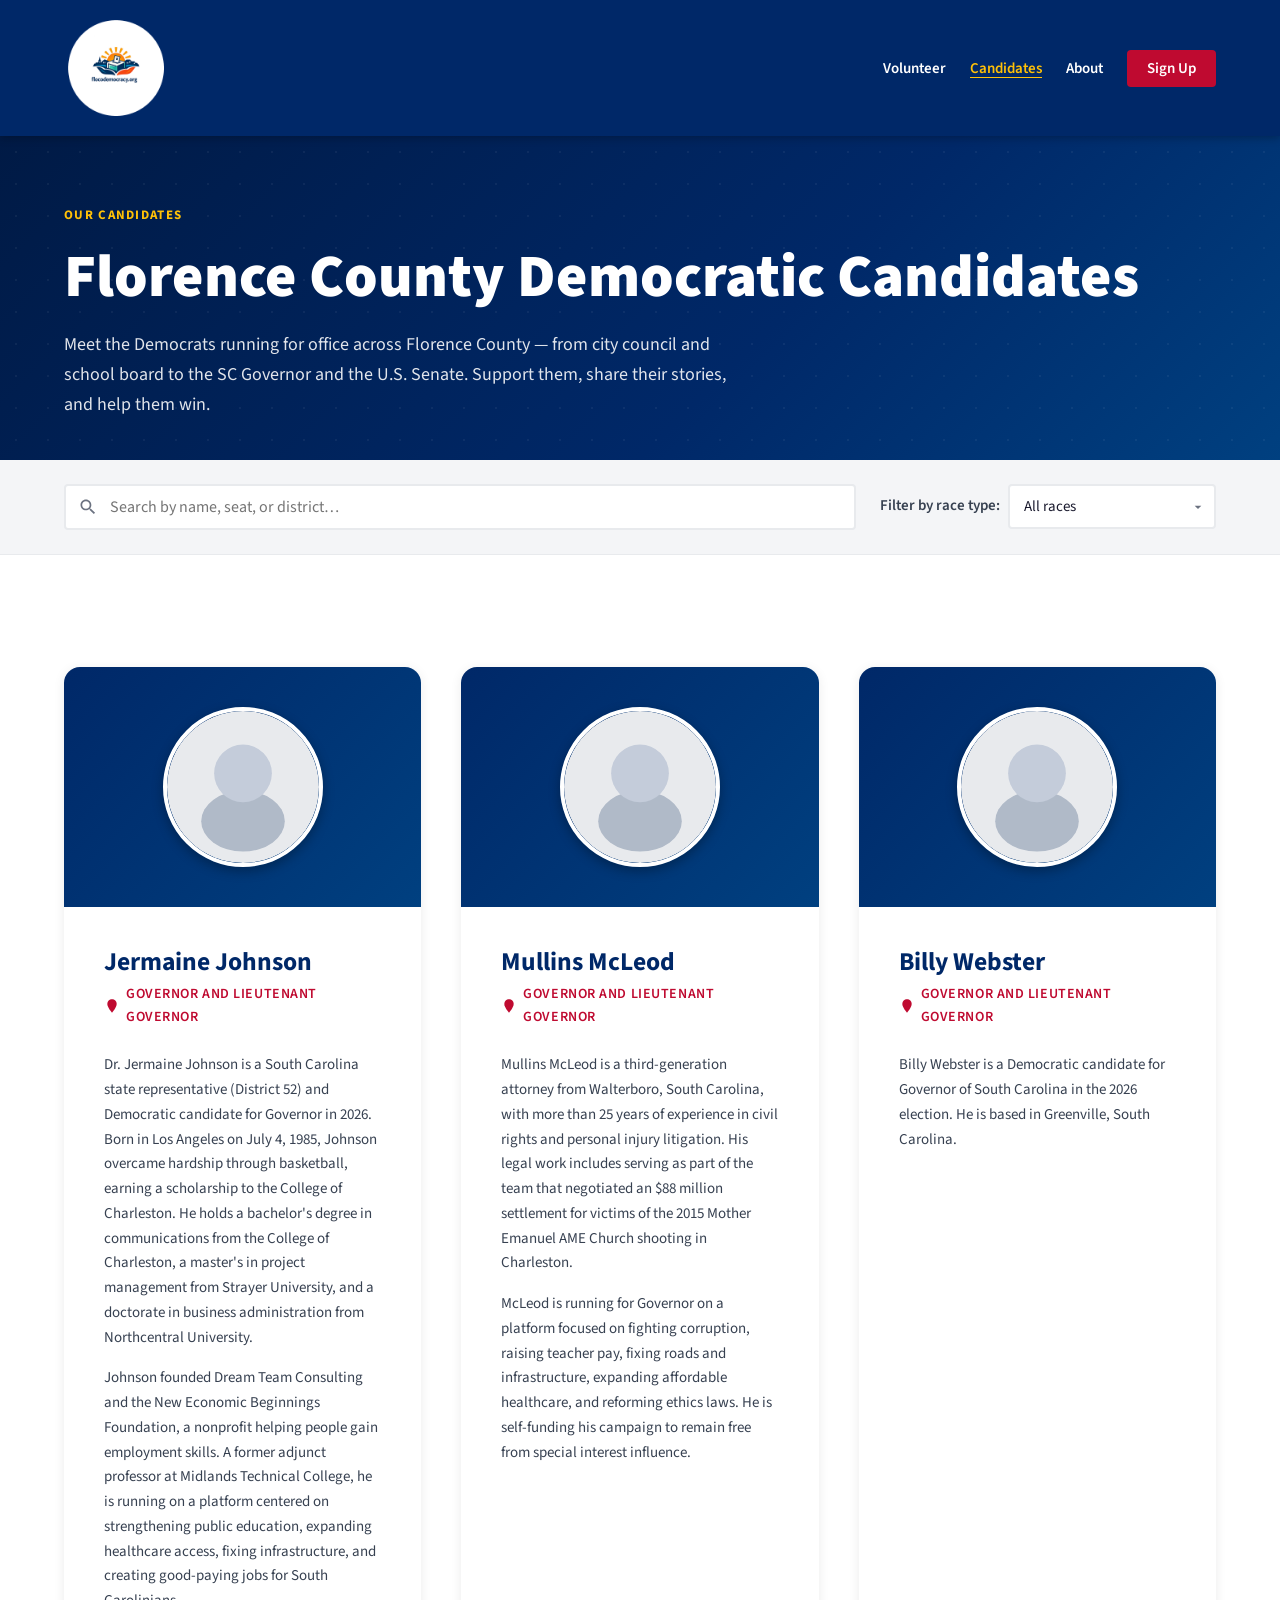
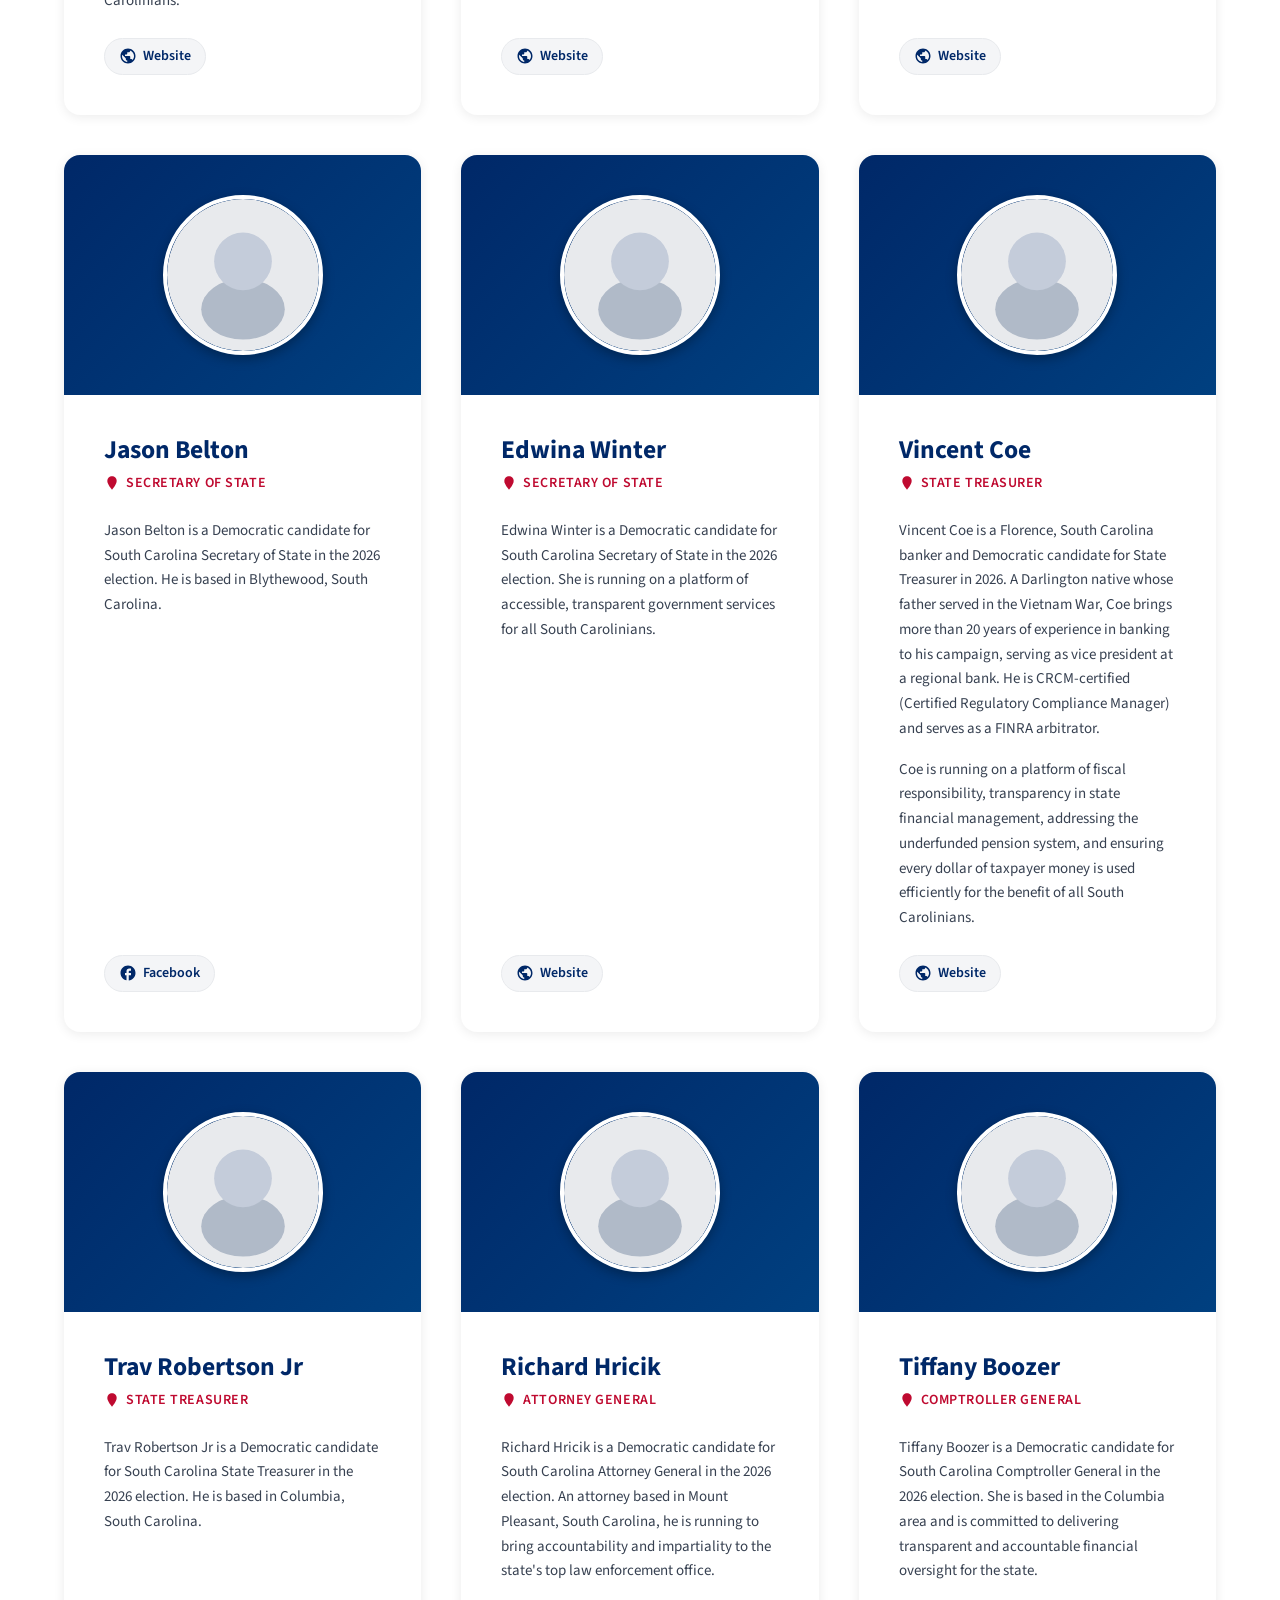
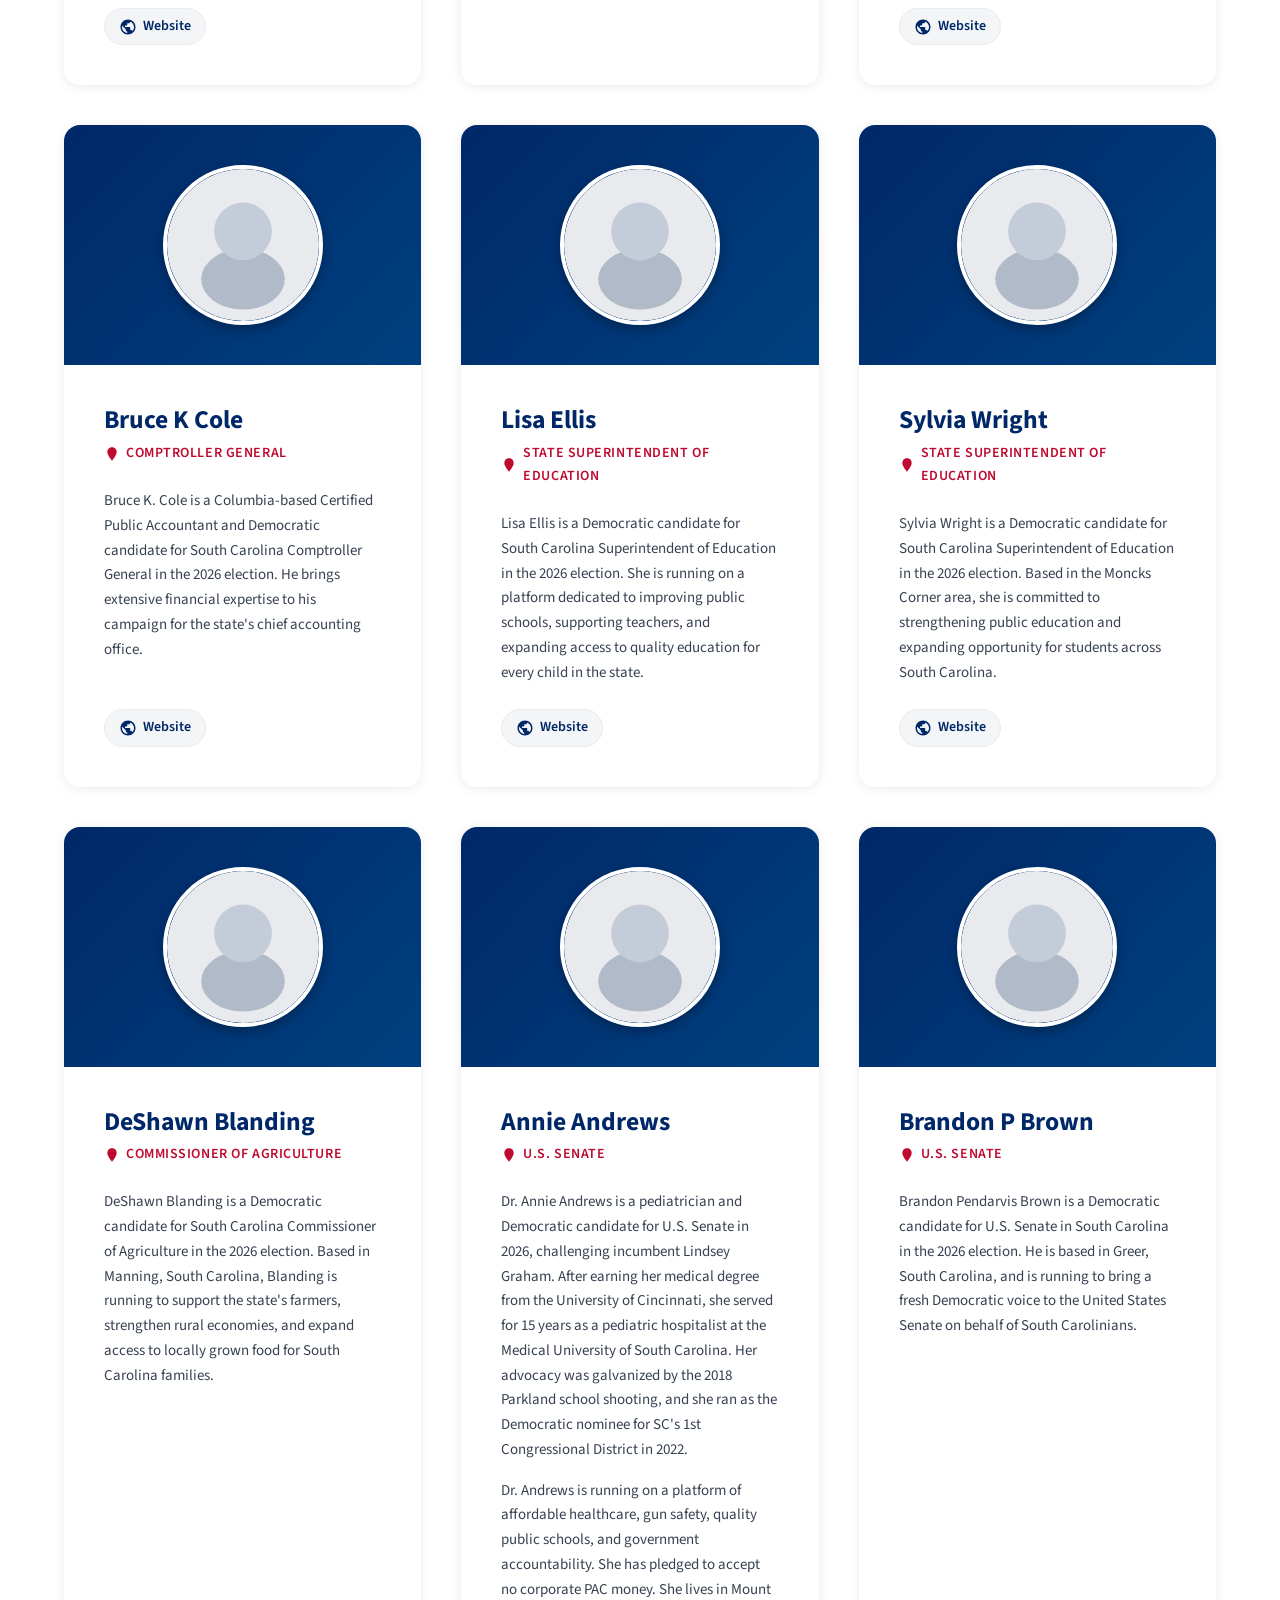
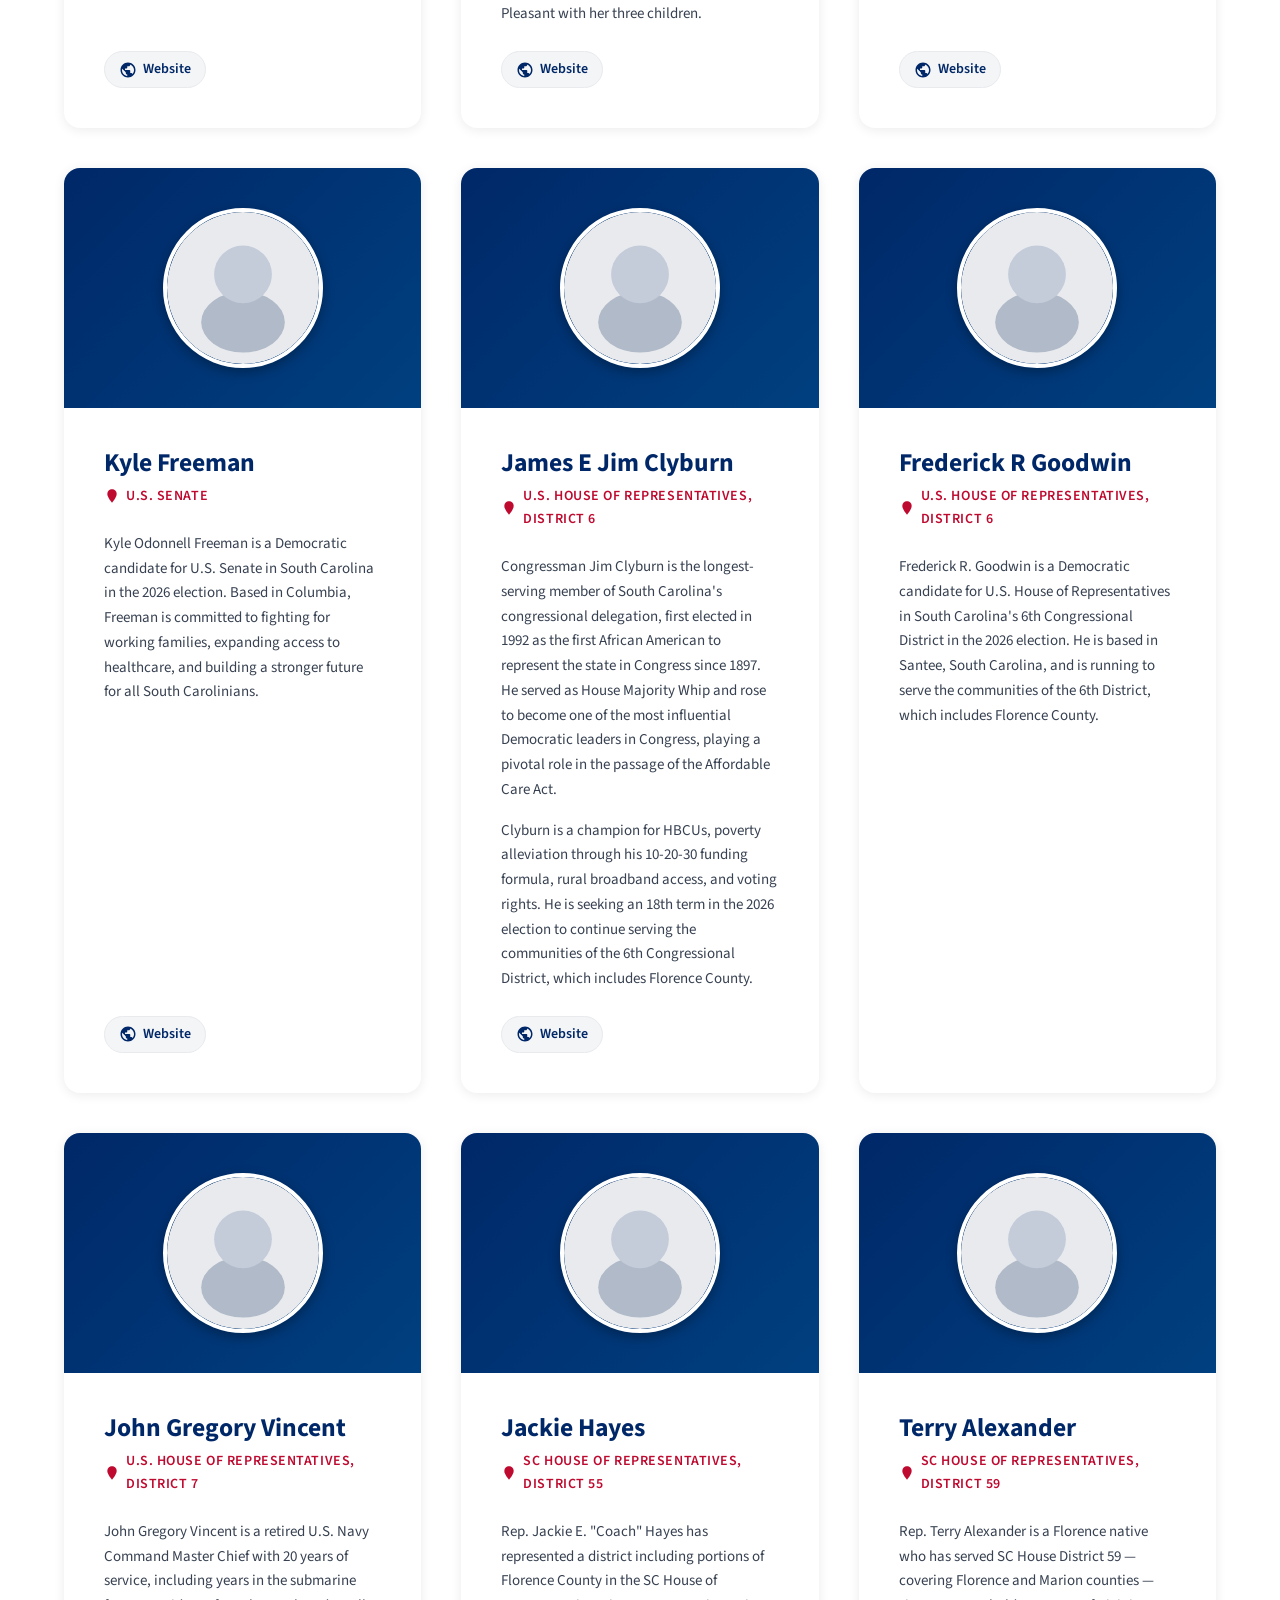
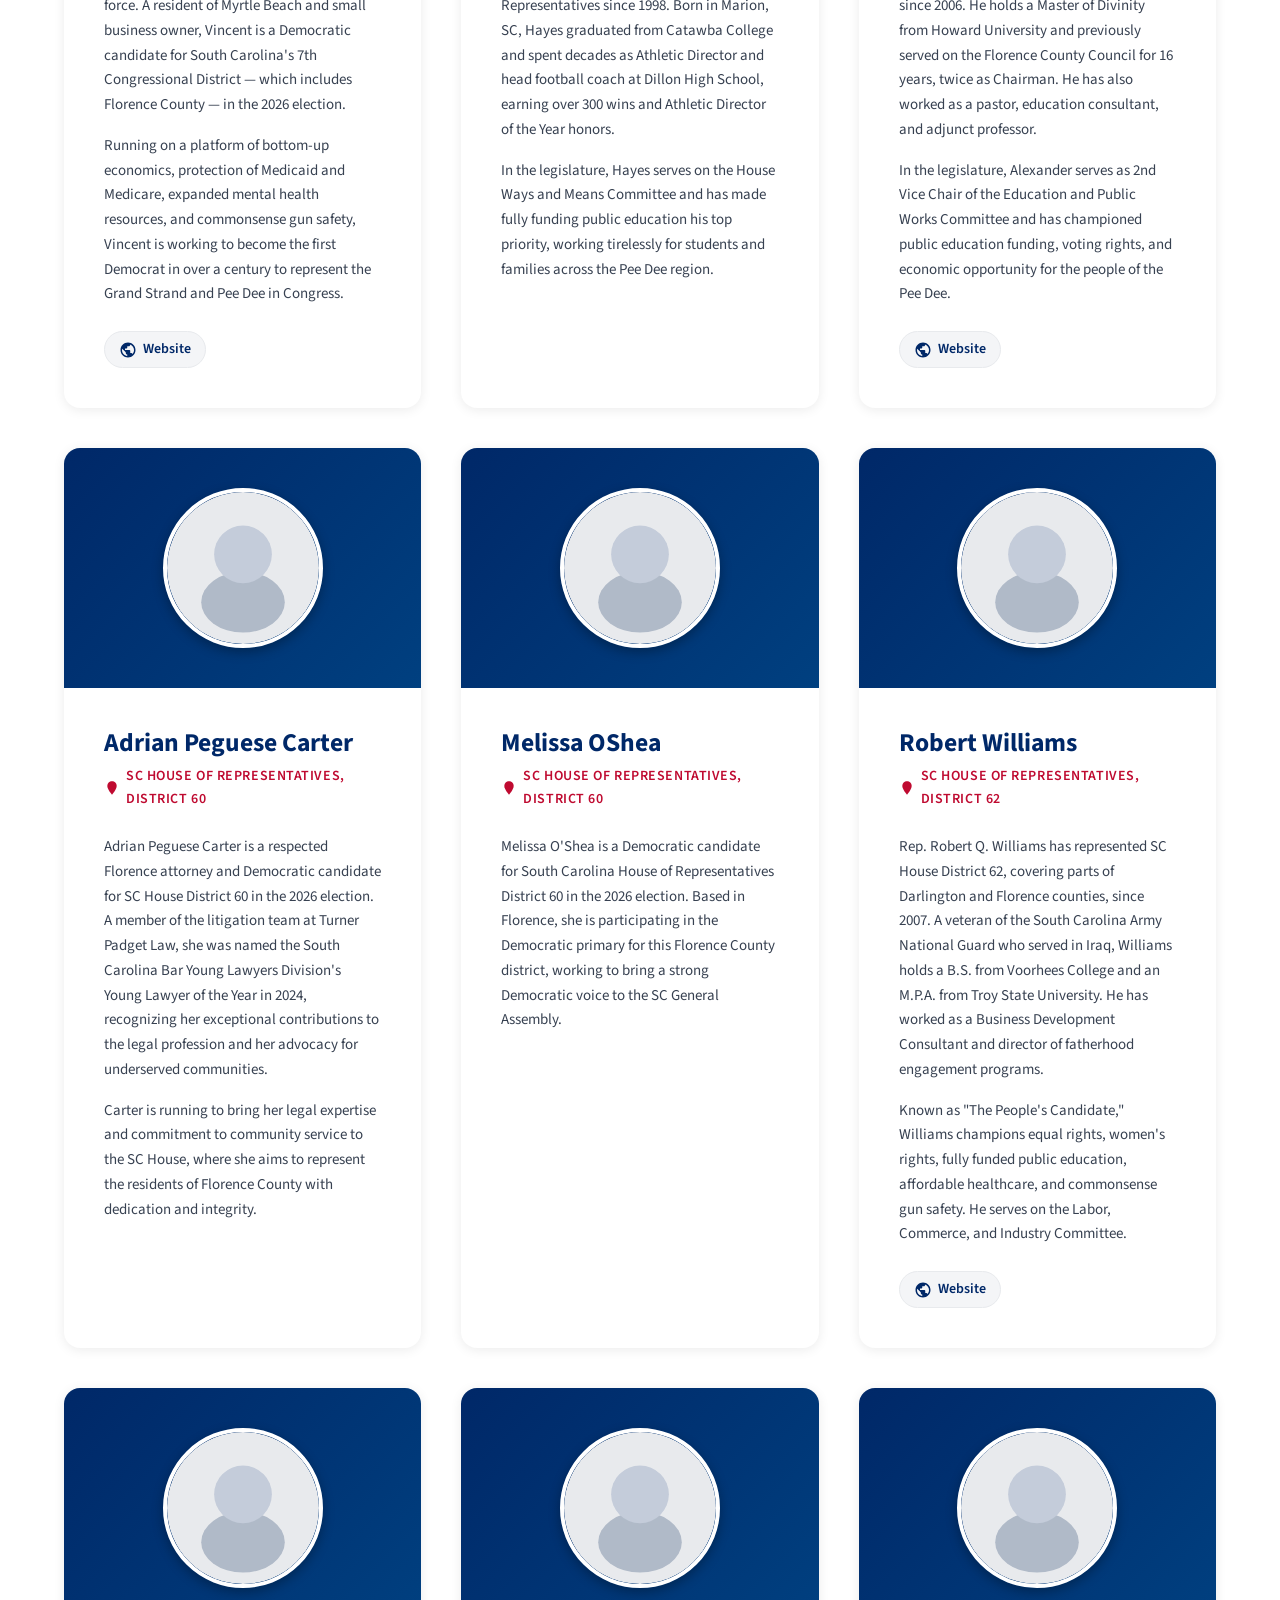
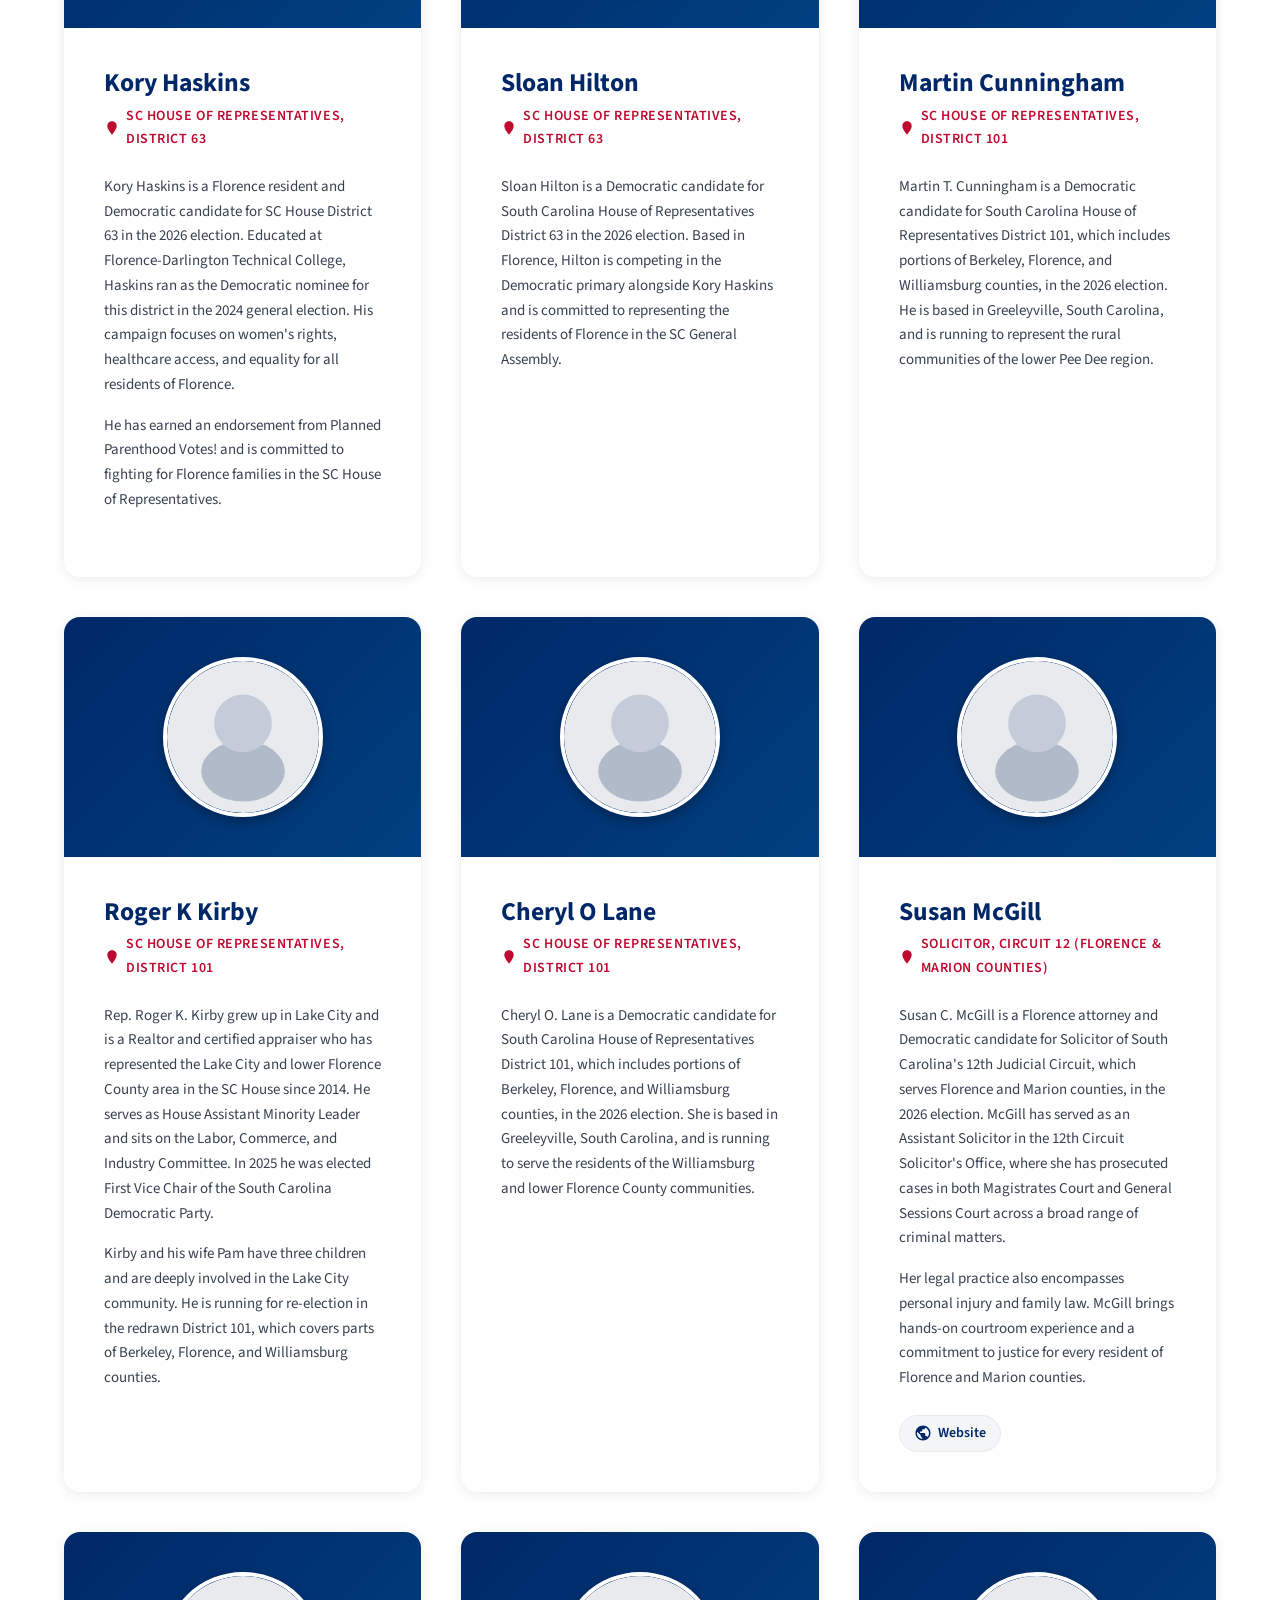
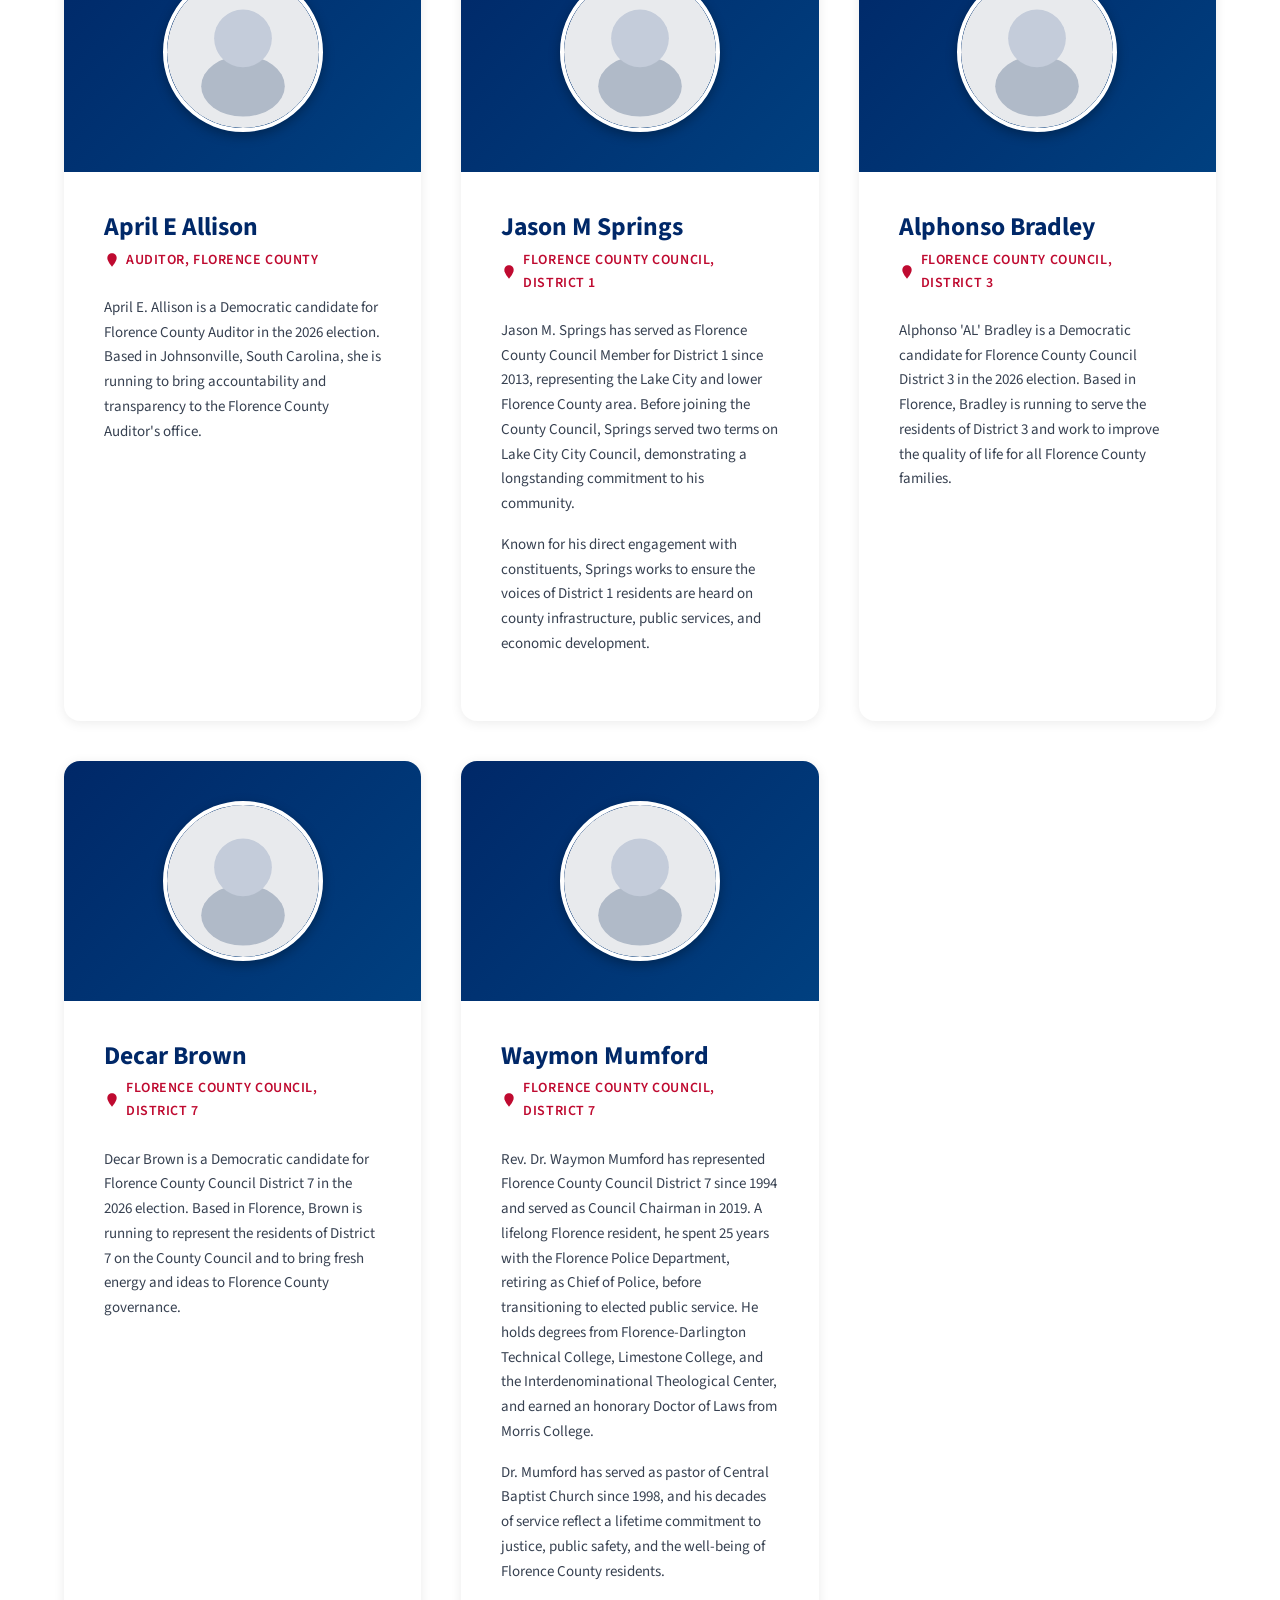
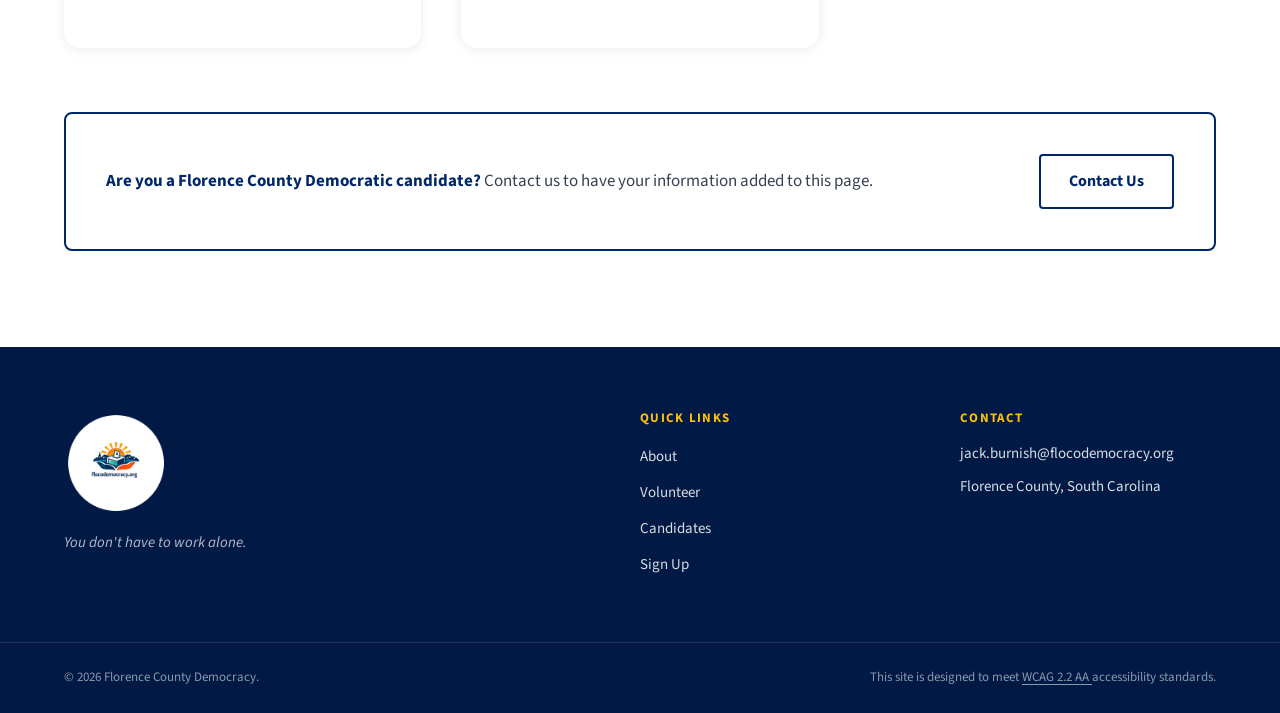
==== commit 290b72de: "Update campaign links for statewide candidates Agent-Logs-Url: https://github.com/Jburnish/flocodemo" ====
--- a/candidates/index.html
+++ b/candidates/index.html
@@ -270,6 +270,12 @@
                   Billy Webster is a Democratic candidate for Governor of South Carolina in the 2026 election. He is based in Greenville, South Carolina.
                 </p>
               </div>
+              <div class="candidate-links" aria-label="Billy Webster's links">
+                <a href="https://websterforsc.com/" class="candidate-link" target="_blank" rel="noopener noreferrer" aria-label="Billy Webster's campaign website (opens in a new tab)">
+                  <svg viewBox="0 0 24 24" aria-hidden="true" focusable="false" width="18" height="18"><path d="M12 2C6.48 2 2 6.48 2 12s4.48 10 10 10 10-4.48 10-10S17.52 2 12 2zm-1 17.93c-3.95-.49-7-3.85-7-7.93 0-.62.08-1.21.21-1.79L9 15v1c0 1.1.9 2 2 2v1.93zm6.9-2.54c-.26-.81-1-1.39-1.9-1.39h-1v-3c0-.55-.45-1-1-1H8v-2h2c.55 0 1-.45 1-1V7h2c1.1 0 2-.9 2-2v-.41c2.93 1.19 5 4.06 5 7.41 0 2.08-.8 3.97-2.1 5.39z"/></svg>
+                  Website
+                </a>
+              </div>
             </div>
           </article>
 
@@ -304,6 +310,12 @@
                   Jason Belton is a Democratic candidate for South Carolina Secretary of State in the 2026 election. He is based in Blythewood, South Carolina.
                 </p>
               </div>
+              <div class="candidate-links" aria-label="Jason Belton's links">
+                <a href="https://www.facebook.com/people/Jason-Belton-for-Secretary-of-State/61577448819400/" class="candidate-link" target="_blank" rel="noopener noreferrer" aria-label="Jason Belton's campaign Facebook page (opens in a new tab)">
+                  <svg viewBox="0 0 24 24" aria-hidden="true" focusable="false" width="18" height="18"><path d="M22 12c0-5.52-4.48-10-10-10S2 6.48 2 12c0 4.84 3.44 8.87 8 9.8V15H8v-3h2V9.5C10 7.57 11.57 6 13.5 6H16v3h-2c-.55 0-1 .45-1 1v2h3v3h-3v6.95c5.05-.5 9-4.76 9-9.95z"/></svg>
+                  Facebook
+                </a>
+              </div>
             </div>
           </article>
 
@@ -421,6 +433,12 @@
                   Trav Robertson Jr is a Democratic candidate for South Carolina State Treasurer in the 2026 election. He is based in Columbia, South Carolina.
                 </p>
               </div>
+              <div class="candidate-links" aria-label="Trav Robertson Jr's links">
+                <a href="https://travfortreasurer.com/" class="candidate-link" target="_blank" rel="noopener noreferrer" aria-label="Trav Robertson Jr's campaign website (opens in a new tab)">
+                  <svg viewBox="0 0 24 24" aria-hidden="true" focusable="false" width="18" height="18"><path d="M12 2C6.48 2 2 6.48 2 12s4.48 10 10 10 10-4.48 10-10S17.52 2 12 2zm-1 17.93c-3.95-.49-7-3.85-7-7.93 0-.62.08-1.21.21-1.79L9 15v1c0 1.1.9 2 2 2v1.93zm6.9-2.54c-.26-.81-1-1.39-1.9-1.39h-1v-3c0-.55-.45-1-1-1H8v-2h2c.55 0 1-.45 1-1V7h2c1.1 0 2-.9 2-2v-.41c2.93 1.19 5 4.06 5 7.41 0 2.08-.8 3.97-2.1 5.39z"/></svg>
+                  Website
+                </a>
+              </div>
             </div>
           </article>
 
@@ -489,6 +507,12 @@
                   Tiffany Boozer is a Democratic candidate for South Carolina Comptroller General in the 2026 election. She is based in the Columbia area and is committed to delivering transparent and accountable financial oversight for the state.
                 </p>
               </div>
+              <div class="candidate-links" aria-label="Tiffany Boozer's links">
+                <a href="https://boozerforsc.com/" class="candidate-link" target="_blank" rel="noopener noreferrer" aria-label="Tiffany Boozer's campaign website (opens in a new tab)">
+                  <svg viewBox="0 0 24 24" aria-hidden="true" focusable="false" width="18" height="18"><path d="M12 2C6.48 2 2 6.48 2 12s4.48 10 10 10 10-4.48 10-10S17.52 2 12 2zm-1 17.93c-3.95-.49-7-3.85-7-7.93 0-.62.08-1.21.21-1.79L9 15v1c0 1.1.9 2 2 2v1.93zm6.9-2.54c-.26-.81-1-1.39-1.9-1.39h-1v-3c0-.55-.45-1-1-1H8v-2h2c.55 0 1-.45 1-1V7h2c1.1 0 2-.9 2-2v-.41c2.93 1.19 5 4.06 5 7.41 0 2.08-.8 3.97-2.1 5.39z"/></svg>
+                  Website
+                </a>
+              </div>
             </div>
           </article>
 
@@ -523,6 +547,12 @@
                   Bruce K. Cole is a Columbia-based Certified Public Accountant and Democratic candidate for South Carolina Comptroller General in the 2026 election. He brings extensive financial expertise to his campaign for the state's chief accounting office.
                 </p>
               </div>
+              <div class="candidate-links" aria-label="Bruce K. Cole's links">
+                <a href="https://coleforsc.com/" class="candidate-link" target="_blank" rel="noopener noreferrer" aria-label="Bruce K. Cole's campaign website (opens in a new tab)">
+                  <svg viewBox="0 0 24 24" aria-hidden="true" focusable="false" width="18" height="18"><path d="M12 2C6.48 2 2 6.48 2 12s4.48 10 10 10 10-4.48 10-10S17.52 2 12 2zm-1 17.93c-3.95-.49-7-3.85-7-7.93 0-.62.08-1.21.21-1.79L9 15v1c0 1.1.9 2 2 2v1.93zm6.9-2.54c-.26-.81-1-1.39-1.9-1.39h-1v-3c0-.55-.45-1-1-1H8v-2h2c.55 0 1-.45 1-1V7h2c1.1 0 2-.9 2-2v-.41c2.93 1.19 5 4.06 5 7.41 0 2.08-.8 3.97-2.1 5.39z"/></svg>
+                  Website
+                </a>
+              </div>
             </div>
           </article>
 
@@ -558,7 +588,7 @@
                 </p>
               </div>
               <div class="candidate-links" aria-label="Lisa Ellis's links">
-                <a href="https://ellisforsc.com" class="candidate-link" target="_blank" rel="noopener noreferrer" aria-label="Lisa Ellis's campaign website (opens in a new tab)">
+                <a href="https://www.ellisforsc.com/" class="candidate-link" target="_blank" rel="noopener noreferrer" aria-label="Lisa Ellis's campaign website (opens in a new tab)">
                   <svg viewBox="0 0 24 24" aria-hidden="true" focusable="false" width="18" height="18"><path d="M12 2C6.48 2 2 6.48 2 12s4.48 10 10 10 10-4.48 10-10S17.52 2 12 2zm-1 17.93c-3.95-.49-7-3.85-7-7.93 0-.62.08-1.21.21-1.79L9 15v1c0 1.1.9 2 2 2v1.93zm6.9-2.54c-.26-.81-1-1.39-1.9-1.39h-1v-3c0-.55-.45-1-1-1H8v-2h2c.55 0 1-.45 1-1V7h2c1.1 0 2-.9 2-2v-.41c2.93 1.19 5 4.06 5 7.41 0 2.08-.8 3.97-2.1 5.39z"/></svg>
                   Website
                 </a>
@@ -597,6 +627,12 @@
                   Sylvia Wright is a Democratic candidate for South Carolina Superintendent of Education in the 2026 election. Based in the Moncks Corner area, she is committed to strengthening public education and expanding opportunity for students across South Carolina.
                 </p>
               </div>
+              <div class="candidate-links" aria-label="Sylvia Wright's links">
+                <a href="https://www.wright2026sc.com/" class="candidate-link" target="_blank" rel="noopener noreferrer" aria-label="Sylvia Wright's campaign website (opens in a new tab)">
+                  <svg viewBox="0 0 24 24" aria-hidden="true" focusable="false" width="18" height="18"><path d="M12 2C6.48 2 2 6.48 2 12s4.48 10 10 10 10-4.48 10-10S17.52 2 12 2zm-1 17.93c-3.95-.49-7-3.85-7-7.93 0-.62.08-1.21.21-1.79L9 15v1c0 1.1.9 2 2 2v1.93zm6.9-2.54c-.26-.81-1-1.39-1.9-1.39h-1v-3c0-.55-.45-1-1-1H8v-2h2c.55 0 1-.45 1-1V7h2c1.1 0 2-.9 2-2v-.41c2.93 1.19 5 4.06 5 7.41 0 2.08-.8 3.97-2.1 5.39z"/></svg>
+                  Website
+                </a>
+              </div>
             </div>
           </article>
 
@@ -755,7 +791,7 @@
                 </p>
               </div>
               <div class="candidate-links" aria-label="Kyle Freeman's links">
-                <a href="https://KyleFreemanForSenate.com" class="candidate-link" target="_blank" rel="noopener noreferrer" aria-label="Kyle Freeman's campaign website (opens in a new tab)">
+                <a href="https://kylefreemanforsenate.com/" class="candidate-link" target="_blank" rel="noopener noreferrer" aria-label="Kyle Freeman's campaign website (opens in a new tab)">
                   <svg viewBox="0 0 24 24" aria-hidden="true" focusable="false" width="18" height="18"><path d="M12 2C6.48 2 2 6.48 2 12s4.48 10 10 10 10-4.48 10-10S17.52 2 12 2zm-1 17.93c-3.95-.49-7-3.85-7-7.93 0-.62.08-1.21.21-1.79L9 15v1c0 1.1.9 2 2 2v1.93zm6.9-2.54c-.26-.81-1-1.39-1.9-1.39h-1v-3c0-.55-.45-1-1-1H8v-2h2c.55 0 1-.45 1-1V7h2c1.1 0 2-.9 2-2v-.41c2.93 1.19 5 4.06 5 7.41 0 2.08-.8 3.97-2.1 5.39z"/></svg>
                   Website
                 </a>
--- a/styles.css
+++ b/styles.css
@@ -270,9 +270,20 @@
 }
 
 .logo-img {
-  height: 52px;
-  width: 52px;
+  height: 104px;
+  width: 104px;
   display: block;
+}
+
+.site-name {
+  display: inline-block;
+  color: var(--color-white);
+  font-family: var(--font-sans);
+  font-size: 1.25rem;
+  font-weight: 700;
+  letter-spacing: 0.01em;
+  line-height: 1.2;
+  white-space: nowrap;
 }
 
 /* Desktop nav */
